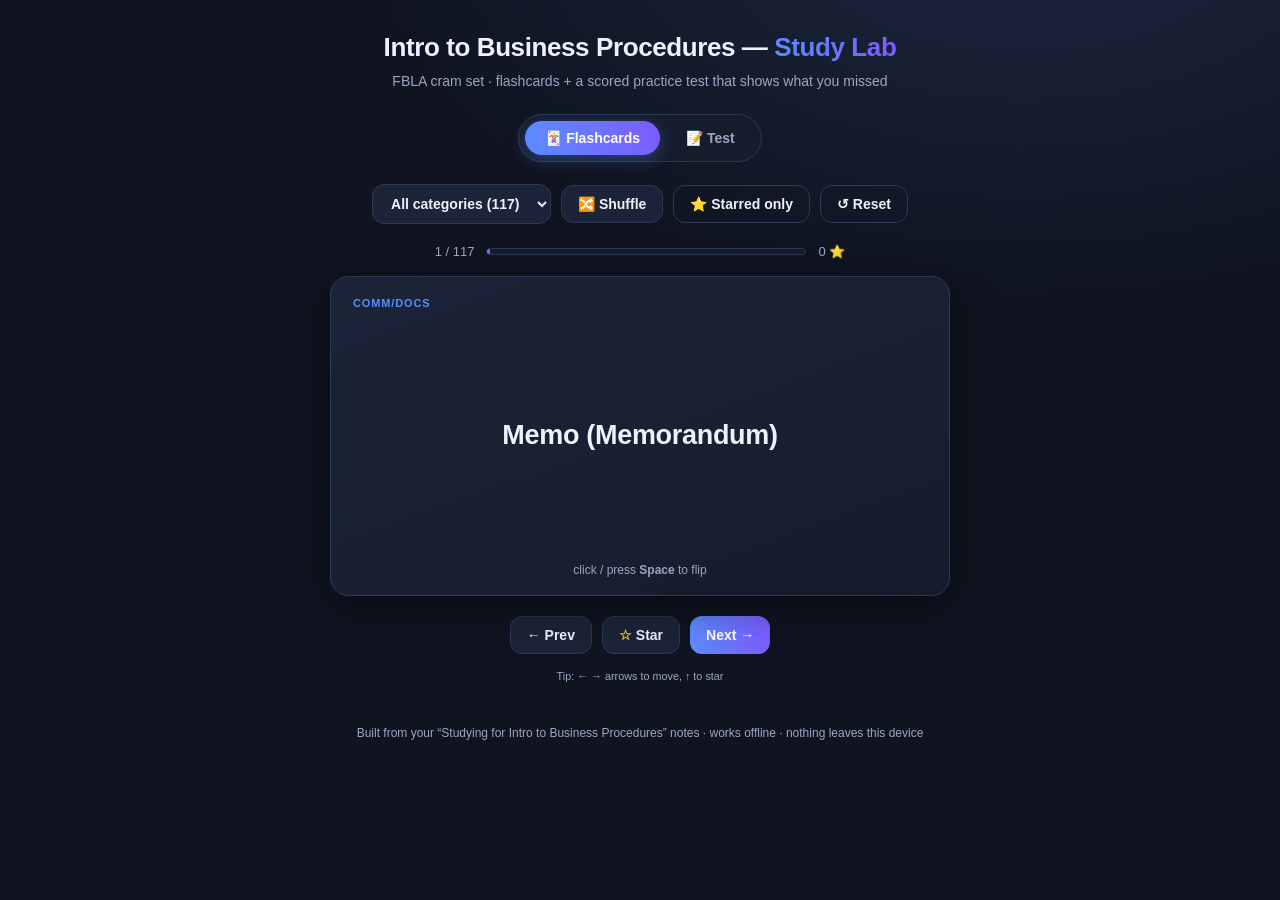
==== index.html @ a21534ab "Add noindex directives to keep page out of search engines Co-Authored-By: Claude Opus 4.8 <noreply@a" ====
<!DOCTYPE html>
<html lang="en">
<head>
<meta charset="UTF-8">
<meta name="viewport" content="width=device-width, initial-scale=1.0">
<meta name="robots" content="noindex, nofollow, noarchive, nosnippet, noimageindex">
<meta name="googlebot" content="noindex, nofollow">
<title>Intro to Business Procedures — Study</title>
<style>
  :root{
    --bg:#0f1420; --bg2:#151c2c; --card:#1b2438; --card2:#222d45;
    --ink:#eef2fb; --muted:#9aa7c4; --line:#2c3855;
    --accent:#5b8cff; --accent2:#7c5cff;
    --good:#34d399; --bad:#fb7185; --warn:#fbbf24;
    --shadow:0 10px 40px rgba(0,0,0,.45);
    --radius:18px;
  }
  *{box-sizing:border-box;margin:0;padding:0}
  html,body{height:100%}
  body{
    font-family:-apple-system,BlinkMacSystemFont,"Segoe UI",Roboto,Helvetica,Arial,sans-serif;
    background:radial-gradient(1200px 700px at 80% -10%,#1d2740 0,var(--bg) 55%),var(--bg);
    color:var(--ink); -webkit-font-smoothing:antialiased; line-height:1.5;
    min-height:100%; padding-bottom:60px;
  }
  .wrap{max-width:880px;margin:0 auto;padding:28px 20px}
  header.top{text-align:center;margin-bottom:8px}
  header.top h1{font-size:26px;font-weight:800;letter-spacing:-.4px}
  header.top h1 .em{background:linear-gradient(90deg,var(--accent),var(--accent2));-webkit-background-clip:text;background-clip:text;-webkit-text-fill-color:transparent}
  header.top p{color:var(--muted);font-size:14px;margin-top:4px}

  /* Tabs */
  .tabs{display:flex;gap:6px;justify-content:center;margin:22px 0;background:var(--bg2);
        border:1px solid var(--line);padding:6px;border-radius:999px;width:max-content;margin-left:auto;margin-right:auto}
  .tab{border:0;background:transparent;color:var(--muted);font-weight:600;font-size:14px;
       padding:9px 20px;border-radius:999px;cursor:pointer;transition:.2s}
  .tab.active{background:linear-gradient(90deg,var(--accent),var(--accent2));color:#fff;box-shadow:0 4px 16px rgba(91,140,255,.35)}
  .tab:hover:not(.active){color:var(--ink)}

  .view{display:none;animation:fade .3s ease}
  .view.active{display:block}
  @keyframes fade{from{opacity:0;transform:translateY(8px)}to{opacity:1;transform:none}}

  /* Controls row */
  .controls{display:flex;flex-wrap:wrap;gap:10px;align-items:center;justify-content:center;margin-bottom:18px}
  select,.btn{font-family:inherit;font-size:14px;font-weight:600;border-radius:12px;cursor:pointer;border:1px solid var(--line)}
  select{background:var(--card);color:var(--ink);padding:10px 14px}
  .btn{background:var(--card);color:var(--ink);padding:10px 16px;transition:.15s}
  .btn:hover{background:var(--card2);transform:translateY(-1px)}
  .btn.primary{background:linear-gradient(90deg,var(--accent),var(--accent2));border:0;color:#fff}
  .btn.primary:hover{filter:brightness(1.08)}
  .btn.ghost{background:transparent}
  .btn:disabled{opacity:.4;cursor:not-allowed;transform:none}

  /* Flashcards */
  .progress{display:flex;align-items:center;gap:12px;justify-content:center;color:var(--muted);font-size:13px;margin-bottom:14px}
  .bar{flex:1;max-width:320px;height:7px;background:var(--bg2);border-radius:999px;overflow:hidden;border:1px solid var(--line)}
  .bar > i{display:block;height:100%;background:linear-gradient(90deg,var(--accent),var(--accent2));width:0;transition:width .3s}

  .flashcard{perspective:1600px;margin:0 auto;max-width:620px}
  .fc-inner{position:relative;width:100%;min-height:320px;transition:transform .55s cubic-bezier(.4,.2,.2,1);transform-style:preserve-3d;cursor:pointer}
  .fc-inner.flipped{transform:rotateY(180deg)}
  .face{position:absolute;inset:0;backface-visibility:hidden;-webkit-backface-visibility:hidden;
        border-radius:var(--radius);padding:34px;display:flex;flex-direction:column;justify-content:center;
        border:1px solid var(--line);box-shadow:var(--shadow)}
  .face .cat{position:absolute;top:18px;left:22px;font-size:11px;font-weight:700;letter-spacing:.08em;text-transform:uppercase;color:var(--accent)}
  .face .hint{position:absolute;bottom:16px;left:0;right:0;text-align:center;font-size:12px;color:var(--muted)}
  .front{background:linear-gradient(160deg,var(--card),var(--bg2))}
  .front .term{font-size:27px;font-weight:800;text-align:center;letter-spacing:-.3px}
  .back{background:linear-gradient(160deg,#1a2742,#161d2e);transform:rotateY(180deg)}
  .back .term{font-size:17px;font-weight:800;color:var(--accent);margin-bottom:10px;text-align:center}
  .back .def{font-size:16px;color:var(--ink);text-align:center}

  .fc-actions{display:flex;gap:10px;justify-content:center;margin-top:20px}
  .pill{display:inline-flex;align-items:center;gap:6px}
  .star{color:var(--warn)}

  /* Test */
  .q-meta{display:flex;justify-content:space-between;align-items:center;color:var(--muted);font-size:13px;margin-bottom:8px}
  .qcard{background:var(--card);border:1px solid var(--line);border-radius:var(--radius);padding:24px;box-shadow:var(--shadow)}
  .qnum{font-size:12px;font-weight:700;letter-spacing:.08em;text-transform:uppercase;color:var(--accent)}
  .qtext{font-size:18px;font-weight:700;margin:8px 0 18px;line-height:1.45}
  .opts{display:flex;flex-direction:column;gap:10px}
  .opt{display:flex;gap:12px;align-items:flex-start;text-align:left;width:100%;background:var(--bg2);
       border:1.5px solid var(--line);border-radius:12px;padding:14px 16px;color:var(--ink);cursor:pointer;
       font-size:15px;font-weight:500;transition:.15s;font-family:inherit}
  .opt:hover{border-color:var(--accent);background:var(--card2)}
  .opt .key{flex:none;width:24px;height:24px;border-radius:7px;background:var(--card);border:1px solid var(--line);
            display:grid;place-items:center;font-size:13px;font-weight:800;color:var(--muted)}
  .opt.selected{border-color:var(--accent);background:rgba(91,140,255,.12)}
  .opt.selected .key{background:var(--accent);color:#fff;border-color:var(--accent)}
  .opt.correct{border-color:var(--good);background:rgba(52,211,153,.13)}
  .opt.correct .key{background:var(--good);color:#06281c;border-color:var(--good)}
  .opt.wrong{border-color:var(--bad);background:rgba(251,113,133,.13)}
  .opt.wrong .key{background:var(--bad);color:#3a0c14;border-color:var(--bad)}
  .opt.locked{cursor:default}
  .nav{display:flex;justify-content:space-between;gap:10px;margin-top:18px}

  .dots{display:flex;flex-wrap:wrap;gap:6px;justify-content:center;margin-top:18px}
  .dot{width:13px;height:13px;border-radius:50%;background:var(--line);border:0;cursor:pointer;transition:.15s}
  .dot.answered{background:var(--accent)}
  .dot.current{outline:2px solid var(--ink);outline-offset:2px}

  /* Results */
  .score-hero{text-align:center;padding:30px 20px;background:linear-gradient(160deg,var(--card),var(--bg2));
              border:1px solid var(--line);border-radius:var(--radius);box-shadow:var(--shadow);margin-bottom:20px}
  .ring{--p:0;width:150px;height:150px;border-radius:50%;margin:0 auto 14px;display:grid;place-items:center;
        background:conic-gradient(var(--accent) calc(var(--p)*1%),var(--bg2) 0)}
  .ring > div{width:120px;height:120px;border-radius:50%;background:var(--card);display:grid;place-items:center;flex-direction:column}
  .ring .pct{font-size:34px;font-weight:800}
  .ring .frac{font-size:13px;color:var(--muted)}
  .grade{font-size:20px;font-weight:800;margin-top:4px}
  .score-hero p.msg{color:var(--muted);margin-top:6px}
  .score-actions{display:flex;gap:10px;justify-content:center;margin-top:18px;flex-wrap:wrap}

  .review-h{font-size:15px;font-weight:800;margin:24px 0 12px;color:var(--muted);text-transform:uppercase;letter-spacing:.06em}
  .rev{background:var(--card);border:1px solid var(--line);border-left-width:4px;border-radius:12px;padding:16px 18px;margin-bottom:12px}
  .rev.miss{border-left-color:var(--bad)}
  .rev.hit{border-left-color:var(--good)}
  .rev .rq{font-weight:700;margin-bottom:10px}
  .rev .line{font-size:14px;margin:3px 0;display:flex;gap:8px}
  .rev .tag{font-weight:700}
  .rev .tag.you{color:var(--bad)}
  .rev .tag.ans{color:var(--good)}
  .rev .why{font-size:13px;color:var(--muted);margin-top:8px;padding-top:8px;border-top:1px dashed var(--line)}

  .empty{text-align:center;color:var(--muted);padding:40px}
  footer{text-align:center;color:var(--muted);font-size:12px;margin-top:40px}
  @media(max-width:560px){
    .face{padding:26px}.front .term{font-size:23px}.qtext{font-size:16px}
    header.top h1{font-size:21px}
  }
</style>
</head>
<body>
<div class="wrap">
  <header class="top">
    <h1>Intro to Business Procedures — <span class="em">Study Lab</span></h1>
    <p>FBLA cram set · flashcards + a scored practice test that shows what you missed</p>
  </header>

  <div class="tabs">
    <button class="tab active" data-view="cards">🃏 Flashcards</button>
    <button class="tab" data-view="test">📝 Test</button>
  </div>

  <!-- FLASHCARDS -->
  <section class="view active" id="view-cards">
    <div class="controls">
      <select id="catFilter"></select>
      <button class="btn" id="shuffleBtn">🔀 Shuffle</button>
      <button class="btn ghost" id="starredBtn">⭐ Starred only</button>
      <button class="btn ghost" id="resetCards">↺ Reset</button>
    </div>
    <div class="progress">
      <span id="cardCount">1 / 1</span>
      <div class="bar"><i id="cardBar"></i></div>
      <span id="starCount">0 ⭐</span>
    </div>

    <div class="flashcard">
      <div class="fc-inner" id="fcInner">
        <div class="face front">
          <span class="cat" id="fcCat"></span>
          <div class="term" id="fcTerm"></div>
          <span class="hint">click / press <b>Space</b> to flip</span>
        </div>
        <div class="face back">
          <span class="cat">Definition</span>
          <div class="term" id="fcTermBack"></div>
          <div class="def" id="fcDef"></div>
          <span class="hint">click to flip back</span>
        </div>
      </div>
    </div>

    <div class="fc-actions">
      <button class="btn" id="prevCard">← Prev</button>
      <button class="btn" id="starCard"><span class="star">☆</span> Star</button>
      <button class="btn primary" id="nextCard">Next →</button>
    </div>
    <div class="progress" style="margin-top:14px"><small style="color:var(--muted)">Tip: ← → arrows to move, ↑ to star</small></div>
  </section>

  <!-- TEST -->
  <section class="view" id="view-test">
    <!-- quiz running -->
    <div id="quizRun">
      <div class="controls">
        <select id="qCountSel">
          <option value="30">All 30 questions</option>
          <option value="20">20 questions</option>
          <option value="15">15 questions</option>
          <option value="10">10 questions</option>
        </select>
        <button class="btn primary" id="startBtn">Start test</button>
      </div>
      <div id="quizArea" style="display:none">
        <div class="q-meta">
          <span id="qProgress">Question 1 of 30</span>
          <span id="qAnswered">0 answered</span>
        </div>
        <div class="bar" style="max-width:none;margin-bottom:16px"><i id="qBar"></i></div>
        <div class="qcard">
          <div class="qnum" id="qNum">Q1</div>
          <div class="qtext" id="qText"></div>
          <div class="opts" id="qOpts"></div>
        </div>
        <div class="nav">
          <button class="btn" id="qPrev">← Back</button>
          <button class="btn primary" id="qNext">Next →</button>
        </div>
        <div class="dots" id="qDots"></div>
      </div>
    </div>

    <!-- results -->
    <div id="quizResults" style="display:none"></div>
  </section>

  <footer>Built from your “Studying for Intro to Business Procedures” notes · works offline · nothing leaves this device</footer>
</div>

<script>
/* ============ DATA ============ */
const CARDS = [
 // Communication & Documents
 ["Comm/Docs","Memo (Memorandum)","A brief, INTERNAL document used to share information, updates, or directives within an organization. Contrast with letters, which are EXTERNAL."],
 ["Comm/Docs","Block Format","Standard business letter format: all text left-aligned, single-spaced paragraphs, double space between paragraphs, no indentation."],
 ["Comm/Docs","Letterhead","Professionally designed heading at the top of stationery featuring company name, logo, address, and contact details."],
 ["Comm/Docs","Stationery","Branded writing materials and office supplies used for official communication and branding."],
 ["Comm/Docs","Agenda","A list of topics or items to be discussed at a meeting, distributed to attendees beforehand."],
 ["Comm/Docs","Minutes","The official written record of what was discussed and decided at a meeting (attendees, date, agenda, decisions, action items)."],
 ["Comm/Docs","Internal Signature","Identifies the sender within the company WITHOUT the company name. Used for documents sent within the organization."],
 ["Comm/Docs","Enclosure vs Copy Notation","Enclosure tells the reader extra documents are included; Copy notation tells them who else received the letter (like cc)."],
 ["Comm/Docs","Business Letter 5 C's","Clear, Concise, Courteous, Complete, Correct."],
 ["Comm/Docs","Colloquial Language","Informal words/phrases used in ordinary conversation. NOT appropriate for professional business writing."],
 ["Comm/Docs","Second-Page Heading Rule","On page 2+ of a letter/memo, the heading must include the addressee name, page number, and date."],
 ["Comm/Docs","Proofreading","Checking documents for accuracy in content, grammar, spelling, and punctuation — always the final step before distributing."],

 // Mail
 ["Mail","Express Mail","Fastest USPS service: overnight / 1-day delivery. Most expensive."],
 ["Mail","Priority Mail","USPS service delivering in 1–3 business days. Middle ground between Express and First-Class."],
 ["Mail","First-Class Mail","Standard mail for letters, bills, and correspondence. 1–5 business days, up to 13 oz."],
 ["Mail","Parcel Post","USPS service for large, heavy, non-letter packages. 2–8 days. Cheapest for heavy items."],
 ["Mail","Certified Mail","Provides proof of mailing and delivery confirmation (signature). Same speed as First-Class. Used for legal documents."],
 ["Mail","Registered Mail","Maximum-security USPS service: tracked at every step and insured. For valuables."],
 ["Mail","Mail Speed Ranking","Express (1 day) > Priority (1–3) > First-Class (1–5) > Parcel Post (2–8)."],

 // Ownership
 ["Ownership","Sole Proprietorship","Owned by one person. Easiest to start. Owner has UNLIMITED personal liability — personal and business assets are legally the same. Pass-through taxation."],
 ["Ownership","Partnership","Owned by 2+ people. General partners have unlimited liability; limited partners are liable only up to their investment. Pass-through taxation."],
 ["Ownership","LLC (Limited Liability Company)","Offers limited liability protection WITH pass-through taxation. Easier than a corporation, more protection than a partnership."],
 ["Ownership","C Corporation","A separate legal entity from owners (shareholders). Strongest liability protection, can raise capital via stock, perpetual existence — but faces DOUBLE taxation."],
 ["Ownership","S Corporation","A corporation structured to AVOID double taxation; profits/losses pass to personal income. Must file with the IRS and meet limits (≤100 shareholders, no non-resident aliens)."],
 ["Ownership","Cooperative","Owned and operated for the benefit of its members (user-owners), who share profits. # of shares does NOT equal voting power."],
 ["Ownership","Franchise","A contractual agreement to use the name and sell the products/services of a company in a designated geographic area."],
 ["Ownership","Nonprofit / 501(c)(3)","Does public or religious work; cannot distribute profits to members or political campaigns. Must get tax-exempt status from the IRS."],
 ["Ownership","Limited Liability","Owners are only liable up to the amount they invested. Protects personal assets."],
 ["Ownership","DBA (Doing Business As)","A trade/fictitious name. Gives NO legal protection but may be legally required to operate under a name different from your legal name."],

 // Finance & Accounting
 ["Finance","Balance Sheet","A financial snapshot at a point in time: Assets = Liabilities + Owner's Equity."],
 ["Finance","Net Income","Revenue minus ALL expenses — the 'bottom line.'"],
 ["Finance","Gross Profit","Revenue minus Cost of Goods Sold."],
 ["Finance","Accounts Payable","Money a company OWES to suppliers/vendors for goods received but not yet paid for. A liability."],
 ["Finance","Accounts Receivable","Money OWED TO a company by its customers for credit sales. A current asset."],
 ["Finance","Liabilities","Creditors' claims to the assets of a business — what the company owes."],
 ["Finance","Owner's Equity","An owner's claim to the assets of a business. Assets minus Liabilities."],
 ["Finance","Working Capital","Current Assets minus Current Liabilities. Measures short-term liquidity/health."],
 ["Finance","Current Assets","Assets expected to be used or converted to cash within one year (cash, inventory, accounts receivable)."],
 ["Finance","Fixed Assets","Long-term assets providing benefits for more than one year (building, land, machinery)."],
 ["Finance","Petty Cash","A small fund kept on hand for minor incidental office expenses. Always documented with receipts."],
 ["Finance","Imprest System","A FIXED petty cash fund that is replenished back to its original set amount after expenditures (start $200, spend $150, replenish $150)."],
 ["Finance","Voucher","A document that authorizes payment to a vendor AFTER confirming goods/services were received."],
 ["Finance","Three-Way Match","Matching three documents before authorizing vendor payment: (1) Purchase Order, (2) Receiving Report, (3) Vendor Invoice."],
 ["Finance","Purchase Requisition","An INTERNAL document requesting permission to buy something — goes to purchasing for approval BEFORE a Purchase Order is issued."],
 ["Finance","Bank Reconciliation","Comparing a company's book records with the bank's statement; adjusts for outstanding checks, deposits in transit, fees, and errors."],
 ["Finance","Compound Interest","Interest calculated on your principal PLUS previously earned interest — interest is added to the balance, then the next period earns on the new total."],
 ["Finance","GAAP","Generally Accepted Accounting Principles — the standard rules for financial reporting in the U.S."],
 ["Finance","Journal (Accounting)","The first book of entry where daily transactions are recorded chronologically before posting to the ledger. Provides an audit trail."],
 ["Finance","W-2 Form","The tax form an employer sends each employee and the IRS at year-end, reporting annual wages and taxes withheld."],

 // Management & Leadership
 ["Management","4 Functions of Management (POLC)","Planning, Organizing, Leading/Directing, Controlling."],
 ["Management","3 Levels of Management","Executive/Top (CEO — vision/strategy), Middle (department heads — implement strategy), Line/Supervisory (team leads — day-to-day)."],
 ["Management","Line Authority","Direct chain of command — a manager's direct authority over subordinates."],
 ["Management","Staff Authority","Advisory authority only — provides expertise/recommendations, no direct command."],
 ["Management","Functional Authority","A specialist's authority across departments for a specific function."],
 ["Management","Laissez-Faire Leadership","'Hands-off' style — the leader gives team members freedom with minimal direction. Best with skilled, self-motivated teams."],
 ["Management","Autocratic Leadership","The leader makes decisions alone without consulting subordinates."],
 ["Management","Democratic Leadership","The leader collaborates and seeks team input before deciding."],
 ["Management","Transformational Leadership","Focuses on inspiring and motivating employees to innovate and exceed expectations."],
 ["Management","Servant Leadership","Focuses on the growth, needs, and well-being of team members, often over the leader's own."],
 ["Management","SWOT Analysis","Strengths, Weaknesses, Opportunities, Threats — a strategic planning tool for evaluating an organization's position."],
 ["Management","Eisenhower Matrix","Prioritizes tasks in 4 quadrants: Do First (urgent+important), Schedule (important, not urgent), Delegate (urgent, not important), Eliminate (neither)."],
 ["Management","SMART Goals","Specific, Measurable, Achievable, Relevant, Time-bound."],
 ["Management","Organizational Chart","A visual hierarchy showing reporting relationships. Solid lines = direct authority; dashed lines = functional/secondary relationships."],
 ["Management","Vision vs Mission","Vision = future aspiration ('what we want to become'). Mission = present purpose ('what we do and how')."],
 ["Management","Operations Management","Overseeing day-to-day processes (shipping, manufacturing, quality) to keep them running smoothly."],
 ["Management","Quorum","The minimum number of people that must be present to conduct business at a meeting."],
 ["Management","Pareto Principle (80/20)","Roughly 80% of results come from 20% of the tasks — tackle that vital 20% first."],

 // Economics
 ["Economics","Capitalism","An economic system where private individuals own and operate the majority of businesses."],
 ["Economics","Socialism","An economic system where the government owns the means of production."],
 ["Economics","Communism","An economic system where the factors of production are owned and directed by the state."],
 ["Economics","Microeconomics","The study of individual and business-level economic decisions."],
 ["Economics","Macroeconomics","The study of how the whole/aggregate economy behaves: inflation, GDP, price levels, unemployment."],
 ["Economics","GDP","Gross Domestic Product — the total market value of all goods and services produced within a country in a given period."],
 ["Economics","Scarcity","The fundamental economic problem: unlimited wants vs. limited resources."],
 ["Economics","Factors of Production","Land, Labor, and Capital."],
 ["Economics","Cartel vs Trust","A cartel is companies COLLUDING while keeping autonomy (easy to leave). A trust is companies MERGING under trustees (hard to leave)."],
 ["Economics","Antitrust Laws","Laws that promote competition and prevent monopolies. Enforced by the FTC."],
 ["Economics","FTC","Federal Trade Commission — enforces antitrust laws, handles consumer complaints, promotes competition."],
 ["Economics","Business Cycle Stages","Expansion → Peak/Boom → Contraction/Recession → Trough/Depression, then repeats."],

 // Technology & Info Processing
 ["Technology","Modem vs Router","A modem connects the home/office TO the internet (via an ISP). A router connects devices WITHIN the local network (LAN)."],
 ["Technology","Operating System (OS)","Software that controls computer operations, maintains files, runs applications, and manages hardware devices."],
 ["Technology","Hardware vs Software","Hardware = physical components (monitor, printer, motherboard). Software = the programs and operating information."],
 ["Technology","Server","A computer that stores data and application software for all workstations in a building or network."],
 ["Technology","Intranet","An organization's internal communications network for employees only — not public."],
 ["Technology","OCR","Optical Character Recognition — turns scanned PDFs and images into editable text."],
 ["Technology","Primary Key","A unique identifier for each record in a database table (e.g., Customer ID). Cannot be null; no duplicates."],
 ["Technology","Foreign Key","A field that links tables together. CAN be null and there can be multiple."],
 ["Technology","Relational Database","A database that understands relationships between lists/tables, connected by keys."],
 ["Technology","PDF","Portable Document Format — preserves layout and embedded fonts across ALL devices. Best for a final, fixed-layout document."],
 ["Technology","Information Processing Cycle","Input → Processing → Output → Storage."],
 ["Technology","Batch vs Real-Time Processing","Batch = grouped data processed at intervals (monthly payroll). Real-time = processed instantly as it occurs (e-commerce inventory)."],
 ["Technology","Data Mining","Extracting and finding significant patterns in large datasets using software."],
 ["Technology","SELECT Query","Retrieves data without changing it — the most common query. Components: SELECT, FROM, WHERE, ORDER BY."],

 // Filing & Records
 ["Records","Tickler File","A date-based reminder system using 31 daily folders + 12 monthly folders to 'tickle' your memory about upcoming deadlines."],
 ["Records","Retention Schedule","A schedule showing how long types of records must be kept before destruction. Default to the longest applicable period; stop destroying during a legal hold."],
 ["Records","Records Lifecycle","Creation → Maintenance/Use → Disposition (destruction or archive)."],
 ["Records","ARMA Filing Rules","Index unit-by-unit; case doesn't matter; 'nothing comes before something'; remove punctuation; numbers file before letters; file last name first."],
 ["Records","Chronological Filing","Files stored by date. Using YYYY-MM-DD naming makes them sort automatically."],
 ["Records","5 Steps of Filing","Inspecting → Indexing → Coding → Sorting → Storing."],
 ["Records","Microfiche","A microfilm storage medium with tiny photographic images of documents on small sheets of film — old-school archival tech."],
 ["Records","3-2-1 Rule","For record storage: 3 copies, 2 different formats, 1 offsite."],

 // Ethics, Safety, Law, Career
 ["Ethics/Law","Sarbanes-Oxley Act (SOX)","A 2002 federal law requiring CEOs/CFOs to approve financial statements (criminally liable), mandating annual audits, and protecting whistleblowers. Goal: protect investors."],
 ["Ethics/Law","ADA","Americans with Disabilities Act — employers (15+ employees) must provide accommodations and equal opportunity; public places/services must be accessible."],
 ["Ethics/Law","FLSA","Fair Labor Standards Act — mandates 1.5× overtime pay, recordkeeping, federal minimum wage, and child-labor restrictions. Enforced by the Dept. of Labor."],
 ["Ethics/Law","EEOC","Equal Employment Opportunity Commission — prohibits employment discrimination based on age, gender, race, national origin, etc."],
 ["Ethics/Law","HIPAA","Protects specific health information from being disclosed without patient consent."],
 ["Ethics/Law","Ergonomics","The study of designing workstations/equipment to minimize strain and injury. Monitor at eye level, feet flat, wrists neutral, lower back supported."],
 ["Ethics/Law","Confidentiality","Protecting sensitive information from unauthorized access — lock screens, secure documents, follow privacy policies."],
 ["Ethics/Law","Least Privilege","Granting access to information only up to what is necessary for someone's role."],
 ["Ethics/Law","EULA","End-User License Agreement — a legally ENFORCEABLE contract between software publisher and user, not just a suggestion."],
 ["Ethics/Law","Copyright","The exclusive legal right given to creators over their own original works."],
 ["Ethics/Law","Social Security Act","Provides benefits for the elderly, blind, disabled, and unemployed. Funded by worker/employer taxes."],
 ["Ethics/Law","Unemployment Insurance (UI)","Benefits for workers laid off involuntarily for reasons out of their control. Funded by employer taxes. Different from severance (paid by the company)."],
 ["Career","Elevator Pitch","A 30–60 second concise, persuasive overview designed to generate interest in a person, idea, or product."],
 ["Career","Follow-Up Letter","Sent after a job interview to thank the interviewer — a standard professional practice."],
 ["Career","SPOC","Single Point of Contact — a designated person responsible for all communications on a specific client, project, or task."],
 ["Career","Micro-credentials","Short, stackable programs teaching specific skills (e.g., Coursera), usually awarding a digital badge/certificate."],
];

const QUESTIONS = [
 {q:"What is the key difference between a memo and a letter?",
  opts:["A memo is internal; a letter is external","A memo is external; a letter is internal","A memo is handwritten; a letter is typed","There is no difference"],
  a:0, why:"Memos = INTERNAL communication within an organization. Letters = EXTERNAL communication."},
 {q:"In block format, how are all the lines aligned?",
  opts:["Centered","Right-aligned","Left-aligned (flush left)","Indented first line"],
  a:2, why:"Block format = all text left-aligned, single-spaced paragraphs, double space between them, no indentation."},
 {q:"Which mail service is the FASTEST?",
  opts:["First-Class Mail","Priority Mail","Express Mail","Parcel Post"],
  a:2, why:"Speed ranking: Express (1 day) > Priority (1–3) > First-Class (1–5) > Parcel Post (2–8)."},
 {q:"You need to send a large, heavy, non-letter package as cheaply as possible. Which USPS service fits best?",
  opts:["Express Mail","Parcel Post","Certified Mail","Registered Mail"],
  a:1, why:"Parcel Post is for large, heavy, non-letter packages — the cheapest option for heavy items (2–8 days)."},
 {q:"A small business wants LIMITED LIABILITY with PASS-THROUGH taxation. Which structure fits best?",
  opts:["Sole Proprietorship","General Partnership","LLC","C Corporation"],
  a:2, why:"An LLC gives limited liability protection while passing profits/losses through to owners' personal taxes."},
 {q:"Which statement is TRUE of a sole proprietorship?",
  opts:["It is a separate legal entity from its owner","The owner has unlimited personal liability","It can easily sell stock to raise capital","It faces double taxation"],
  a:1, why:"In a sole proprietorship the owner and business are legally one and the same — unlimited personal liability."},
 {q:"What is the main drawback of a C Corporation?",
  opts:["Unlimited personal liability","It cannot raise capital","Double taxation","Owner and business assets are the same"],
  a:2, why:"A C Corp pays corporate income tax, then shareholders pay tax on dividends — double taxation. An S Corp avoids this."},
 {q:"The balance sheet equation is:",
  opts:["Assets = Liabilities + Owner's Equity","Assets = Revenue − Expenses","Revenue = Assets + Liabilities","Net Income = Assets − Equity"],
  a:0, why:"Assets = Liabilities + Owner's Equity — the balance sheet always balances."},
 {q:"Net Income is calculated as:",
  opts:["Revenue − Cost of Goods Sold","Revenue − All Expenses","Assets − Liabilities","Current Assets − Current Liabilities"],
  a:1, why:"Net Income = Revenue − ALL Expenses (the bottom line). Revenue − COGS is Gross Profit."},
 {q:"Which three documents make up a 'three-way match' before paying a vendor?",
  opts:["Invoice, receipt, check","Purchase Order, Receiving Report, Vendor Invoice","Budget, ledger, journal","Requisition, voucher, W-2"],
  a:1, why:"Three-way match = Purchase Order + Receiving Report + Vendor Invoice, all confirmed before authorizing payment."},
 {q:"A petty cash reconciliation shows receipts are short by $7. What is the correct action?",
  opts:["Ignore it since it's small","Record the $7 as a shortage (cash short/over) and replenish the fund","Take $7 from your own wallet quietly","Close the petty cash fund permanently"],
  a:1, why:"Mark the overage/shortage at period end, then replenish the imprest fund back to its original amount — keep the paper trail."},
 {q:"In an imprest petty cash system, after you spend money the fund is:",
  opts:["Left at the lower balance","Replenished back to its original fixed amount","Doubled for next month","Converted to a checking account"],
  a:1, why:"An imprest system keeps a FIXED amount — you replenish exactly what was spent to return to the original total."},
 {q:"What does a router do (vs. a modem)?",
  opts:["Connects your home to the internet via an ISP","Connects devices within a local network (LAN)","Stores backup files","Scans documents into text"],
  a:1, why:"A router connects devices to each other within a LAN; a MODEM connects the home/office to the internet via an ISP."},
 {q:"In a database table, a primary key must:",
  opts:["Be unique and cannot be null","Always be null","Link to many other tables","Contain only text"],
  a:0, why:"A primary key uniquely identifies each record — it cannot be null and has no duplicates. Foreign keys link tables and can be null."},
 {q:"Which file format best preserves layout and fonts across all devices?",
  opts:[".TXT",".DOCX",".PDF",".CSV"],
  a:2, why:"PDF preserves layout and embeds fonts so it looks identical everywhere — best for a final, fixed document."},
 {q:"Your printer shows repeated paper jams. What is the FIRST troubleshooting step?",
  opts:["Replace every internal module preemptively","Clear the paper path (and remove any torn scraps)","Buy a new printer","Call the manufacturer for a refund"],
  a:1, why:"Start with the least invasive fix: clear the paper path first; torn scraps under rollers can trigger false jam sensors."},
 {q:"Which statement about EULAs (End-User License Agreements) is most accurate?",
  opts:["They are suggestions, not enforceable","They are legally enforceable contracts","They only apply to free software","They expire after one use"],
  a:1, why:"A EULA is a legally enforceable contract between the software publisher and the user — not just a suggestion."},
 {q:"Which best describes a tickler file?",
  opts:["A list of employee complaints","A date-based reminder system (31 daily + 12 monthly folders)","A backup of the company server","A type of business letter"],
  a:1, why:"A tickler file uses 31 daily + 12 monthly folders to 'tickle' your memory about upcoming deadlines."},
 {q:"When purging records, what should you do FIRST?",
  opts:["Shred everything immediately","Check the retention schedule and confirm no legal hold applies","Email customers for permission","Archive everything to the cloud"],
  a:1, why:"Always verify the retention schedule and that no litigation/legal hold applies before destroying any records."},
 {q:"When a custom policy says keep records 3 years but the default schedule says 7 years, you keep them for:",
  opts:["3 years","7 years (the longest applicable period)","5 years (the average)","Forever"],
  a:1, why:"Default to the LONGEST applicable retention period — so 7 years here."},
 {q:"Confidentiality in an office primarily means:",
  opts:["Sharing information freely with coworkers","Protecting sensitive information from unauthorized access","Keeping the office quiet","Backing up files daily"],
  a:1, why:"Confidentiality = protecting sensitive information from unauthorized access (lock screens, secure docs, follow privacy policy)."},
 {q:"The 4 functions of management (POLC) are:",
  opts:["Plan, Order, Lead, Calculate","Planning, Organizing, Leading, Controlling","Produce, Operate, Launch, Close","People, Operations, Logistics, Capital"],
  a:1, why:"POLC = Planning, Organizing, Leading/Directing, Controlling."},
 {q:"A 'hands-off' leader who gives skilled employees autonomy with minimal supervision uses which style?",
  opts:["Autocratic","Democratic","Laissez-faire","Transactional"],
  a:2, why:"Laissez-faire (delegative) leadership is hands-off — best with highly skilled, self-motivated teams."},
 {q:"On an organizational chart, a DASHED line usually represents:",
  opts:["The CEO","A direct chain of command","A functional/secondary reporting relationship","An empty position"],
  a:2, why:"Solid lines = direct-line authority; dashed lines = functional or secondary relationships (e.g., matrix structures)."},
 {q:"Sarbanes-Oxley (SOX) primarily aims to:",
  opts:["Protect investors through corporate financial accountability","Set the federal minimum wage","Protect employees with disabilities","Regulate the mail system"],
  a:0, why:"SOX requires CEOs/CFOs to approve financials, mandates audits, and protects whistleblowers — all to protect investors."},
 {q:"The ADA requires employers to provide accommodations when they have at least how many employees?",
  opts:["5","10","15","50"],
  a:2, why:"The ADA generally applies to employers with 15 or more employees."},
 {q:"What does ergonomics fix in a workstation showing wrist pain, a low monitor, and dangling feet?",
  opts:["Raise the monitor to eye level, support wrists neutral, get feet flat on the floor","Buy a faster computer","Lower the lighting","Add a second monitor"],
  a:0, why:"Ergonomics: monitor top at/just below eye level, wrists in line with forearms, feet flat — everything supported and straight."},
 {q:"What is the FIRST step when handling a difficult/upset customer?",
  opts:["Offer a refund immediately","Paraphrase their concern to confirm understanding (active listening)","Transfer them to a manager","End the call politely"],
  a:1, why:"Active listening first — paraphrase the customer's concern to confirm you understand before solving."},
 {q:"Which document authorizes payment to a vendor AFTER confirming goods/services were received?",
  opts:["Purchase requisition","Voucher","Agenda","Journal entry"],
  a:1, why:"A voucher authorizes payment to a vendor once goods/services are confirmed received."},
 {q:"Cartels and trusts both create monopoly power. How do they differ?",
  opts:["A cartel merges companies; a trust keeps them separate","In a cartel companies keep autonomy and can leave easily; a trust merges them under trustees and is hard to leave","They are the same thing","A trust is legal; a cartel is always illegal"],
  a:1, why:"Cartel = colluding but autonomous companies (easy to leave). Trust = companies merged under trustees (hard to leave)."},
];

/* ============ FLASHCARDS LOGIC ============ */
const $ = s=>document.querySelector(s);
const $$ = s=>document.querySelectorAll(s);
let deck=[], idx=0, flipped=false, starred=new Set(), starredOnly=false;

function buildCatFilter(){
  const cats=[...new Set(CARDS.map(c=>c[0]))];
  const sel=$('#catFilter');
  sel.innerHTML='<option value="__all">All categories ('+CARDS.length+')</option>'+
    cats.map(c=>{const n=CARDS.filter(x=>x[0]===c).length;return `<option value="${c}">${c} (${n})</option>`}).join('');
}
function currentSource(){
  let src=CARDS.map((c,i)=>({cat:c[0],term:c[1],def:c[2],id:i}));
  const cat=$('#catFilter').value;
  if(cat&&cat!=='__all') src=src.filter(c=>c.cat===cat);
  if(starredOnly) src=src.filter(c=>starred.has(c.id));
  return src;
}
function loadDeck(shuffle){
  deck=currentSource();
  if(shuffle){for(let i=deck.length-1;i>0;i--){const j=Math.floor(Math.random()*(i+1));[deck[i],deck[j]]=[deck[j],deck[i]];}}
  idx=0; render();
}
function render(){
  const inner=$('#fcInner');
  flipped=false; inner.classList.remove('flipped');
  if(deck.length===0){
    $('#fcCat').textContent=''; $('#fcTerm').textContent='No cards here';
    $('#fcTermBack').textContent=''; $('#fcDef').textContent='Try removing the “Starred only” filter or pick another category.';
    $('#cardCount').textContent='0 / 0'; $('#cardBar').style.width='0%';
    updateStarUI(); return;
  }
  if(idx>=deck.length) idx=deck.length-1;
  const c=deck[idx];
  $('#fcCat').textContent=c.cat;
  $('#fcTerm').textContent=c.term;
  $('#fcTermBack').textContent=c.term;
  $('#fcDef').textContent=c.def;
  $('#cardCount').textContent=(idx+1)+' / '+deck.length;
  $('#cardBar').style.width=((idx+1)/deck.length*100)+'%';
  updateStarUI();
}
function updateStarUI(){
  $('#starCount').textContent=starred.size+' ⭐';
  const c=deck[idx];
  const btn=$('#starCard');
  if(c&&starred.has(c.id)){btn.innerHTML='<span class="star">★</span> Starred';}
  else{btn.innerHTML='<span class="star">☆</span> Star';}
}
$('#fcInner').addEventListener('click',()=>{flipped=!flipped;$('#fcInner').classList.toggle('flipped',flipped);});
$('#nextCard').onclick=()=>{if(idx<deck.length-1){idx++;render();}};
$('#prevCard').onclick=()=>{if(idx>0){idx--;render();}};
$('#starCard').onclick=(e)=>{e.stopPropagation();const c=deck[idx];if(!c)return;
  if(starred.has(c.id))starred.delete(c.id);else starred.add(c.id);updateStarUI();};
$('#shuffleBtn').onclick=()=>loadDeck(true);
$('#catFilter').onchange=()=>loadDeck(false);
$('#starredBtn').onclick=function(){starredOnly=!starredOnly;
  this.classList.toggle('active'); this.style.background=starredOnly?'linear-gradient(90deg,var(--accent),var(--accent2))':'';
  this.style.color=starredOnly?'#fff':''; loadDeck(false);};
$('#resetCards').onclick=()=>{starred.clear();starredOnly=false;
  const b=$('#starredBtn');b.style.background='';b.style.color='';$('#catFilter').value='__all';loadDeck(false);};

document.addEventListener('keydown',e=>{
  if(!$('#view-cards').classList.contains('active'))return;
  if(e.key==='ArrowRight')$('#nextCard').click();
  else if(e.key==='ArrowLeft')$('#prevCard').click();
  else if(e.key===' '){e.preventDefault();$('#fcInner').click();}
  else if(e.key==='ArrowUp'){e.preventDefault();$('#starCard').click();}
});

/* ============ TABS ============ */
$$('.tab').forEach(t=>t.onclick=()=>{
  $$('.tab').forEach(x=>x.classList.remove('active'));
  $$('.view').forEach(x=>x.classList.remove('active'));
  t.classList.add('active');
  $('#view-'+t.dataset.view).classList.add('active');
});

/* ============ TEST LOGIC ============ */
let quiz=[], qi=0, answers=[];
function shuffleArr(a){a=a.slice();for(let i=a.length-1;i>0;i--){const j=Math.floor(Math.random()*(i+1));[a[i],a[j]]=[a[j],a[i]];}return a;}

$('#startBtn').onclick=()=>{
  const n=parseInt($('#qCountSel').value,10);
  let pool=shuffleArr(QUESTIONS).slice(0,n);
  // shuffle options within each question, track correct index
  quiz=pool.map(item=>{
    const correctText=item.opts[item.a];
    const opts=shuffleArr(item.opts);
    return {q:item.q, opts, a:opts.indexOf(correctText), why:item.why};
  });
  answers=new Array(quiz.length).fill(null);
  qi=0;
  $('#quizArea').style.display='block';
  $('#quizResults').style.display='none';
  $('.controls',$('#quizRun')); // noop
  $('#startBtn').textContent='Restart test';
  buildDots(); renderQ();
};

function buildDots(){
  const d=$('#qDots'); d.innerHTML='';
  quiz.forEach((_,i)=>{const b=document.createElement('button');b.className='dot';b.onclick=()=>{qi=i;renderQ();};d.appendChild(b);});
}
function updateDots(){
  $$('#qDots .dot').forEach((b,i)=>{
    b.classList.toggle('answered',answers[i]!==null);
    b.classList.toggle('current',i===qi);
  });
}
function renderQ(){
  const item=quiz[qi];
  $('#qProgress').textContent='Question '+(qi+1)+' of '+quiz.length;
  $('#qAnswered').textContent=answers.filter(a=>a!==null).length+' answered';
  $('#qBar').style.width=((qi+1)/quiz.length*100)+'%';
  $('#qNum').textContent='Q'+(qi+1);
  $('#qText').textContent=item.q;
  const wrap=$('#qOpts'); wrap.innerHTML='';
  const keys=['A','B','C','D','E'];
  item.opts.forEach((o,i)=>{
    const b=document.createElement('button');
    b.className='opt'+(answers[qi]===i?' selected':'');
    b.innerHTML='<span class="key">'+keys[i]+'</span><span>'+o+'</span>';
    b.onclick=()=>{answers[qi]=i;renderQ();};
    wrap.appendChild(b);
  });
  $('#qPrev').disabled=(qi===0);
  $('#qNext').textContent=(qi===quiz.length-1)?'Finish ✓':'Next →';
  $('#qNext').classList.toggle('primary',true);
  updateDots();
}
$('#qPrev').onclick=()=>{if(qi>0){qi--;renderQ();}};
$('#qNext').onclick=()=>{
  if(qi<quiz.length-1){qi++;renderQ();return;}
  // finishing
  const unanswered=answers.filter(a=>a===null).length;
  if(unanswered>0 && !confirm(unanswered+' question(s) are unanswered and will be marked wrong. Submit anyway?'))return;
  showResults();
};

function gradeText(p){
  if(p>=90)return['A','Outstanding — you know this material cold. 🎯'];
  if(p>=80)return['B','Strong work. Drill the misses and you’re solid. 💪'];
  if(p>=70)return['C','Passing — review the missed cards and retake. 📚'];
  if(p>=60)return['D','Getting there. Star the misses and run flashcards. 🔁'];
  return['F','Early days — work the flashcards, then come back. 🌱'];
}
function showResults(){
  let correct=0;
  quiz.forEach((item,i)=>{if(answers[i]===item.a)correct++;});
  const total=quiz.length;
  const pct=Math.round(correct/total*100);
  const [g,msg]=gradeText(pct);
  const misses=quiz.map((item,i)=>({item,i})).filter(x=>answers[x.i]!==x.item.a);

  const keys=['A','B','C','D','E'];
  let html='';
  html+='<div class="score-hero">';
  html+='<div class="ring" style="--p:'+pct+'"><div><span class="pct">'+pct+'%</span><span class="frac">'+correct+' / '+total+' correct</span></div></div>';
  html+='<div class="grade">Grade: '+g+'</div>';
  html+='<p class="msg">'+msg+'</p>';
  html+='<div class="score-actions">';
  html+='<button class="btn primary" id="retakeBtn">↻ Retake test</button>';
  if(misses.length)html+='<button class="btn" id="studyMissBtn">⭐ Star &amp; study the '+misses.length+' missed</button>';
  html+='</div></div>';

  // Missed section
  html+='<div class="review-h">'+(misses.length?('❌ Missed ('+misses.length+')'):'✅ Perfect score — nothing missed!')+'</div>';
  misses.forEach(({item,i})=>{
    const you=answers[i]===null?'<i>(left blank)</i>':keys[answers[i]]+'. '+item.opts[answers[i]];
    html+='<div class="rev miss">';
    html+='<div class="rq">Q'+(i+1)+'. '+item.q+'</div>';
    html+='<div class="line"><span class="tag you">Your answer:</span><span>'+you+'</span></div>';
    html+='<div class="line"><span class="tag ans">Correct:</span><span>'+keys[item.a]+'. '+item.opts[item.a]+'</span></div>';
    html+='<div class="why">💡 '+item.why+'</div>';
    html+='</div>';
  });

  // Correct section (collapsed feel — just listed)
  const hits=quiz.map((item,i)=>({item,i})).filter(x=>answers[x.i]===x.item.a);
  if(hits.length){
    html+='<div class="review-h">✅ Correct ('+hits.length+')</div>';
    hits.forEach(({item,i})=>{
      html+='<div class="rev hit">';
      html+='<div class="rq">Q'+(i+1)+'. '+item.q+'</div>';
      html+='<div class="line"><span class="tag ans">Answer:</span><span>'+keys[item.a]+'. '+item.opts[item.a]+'</span></div>';
      html+='</div>';
    });
  }

  const box=$('#quizResults');
  box.innerHTML=html;
  $('#quizArea').style.display='none';
  box.style.display='block';
  window.scrollTo({top:0,behavior:'smooth'});

  $('#retakeBtn').onclick=()=>$('#startBtn').click();
  const sm=$('#studyMissBtn');
  if(sm)sm.onclick=()=>{
    // map missed questions back to related flashcards is hard; instead star nothing automatic.
    // Switch to flashcards and inform user.
    quiz.forEach((item,i)=>{}); // placeholder
    document.querySelector('.tab[data-view="cards"]').click();
    alert('Switched to Flashcards. Use the category filter to drill the topics you missed, then ⭐ star tough cards.');
  };
}

/* init */
buildCatFilter();
loadDeck(false);
</script>
</body>
</html>
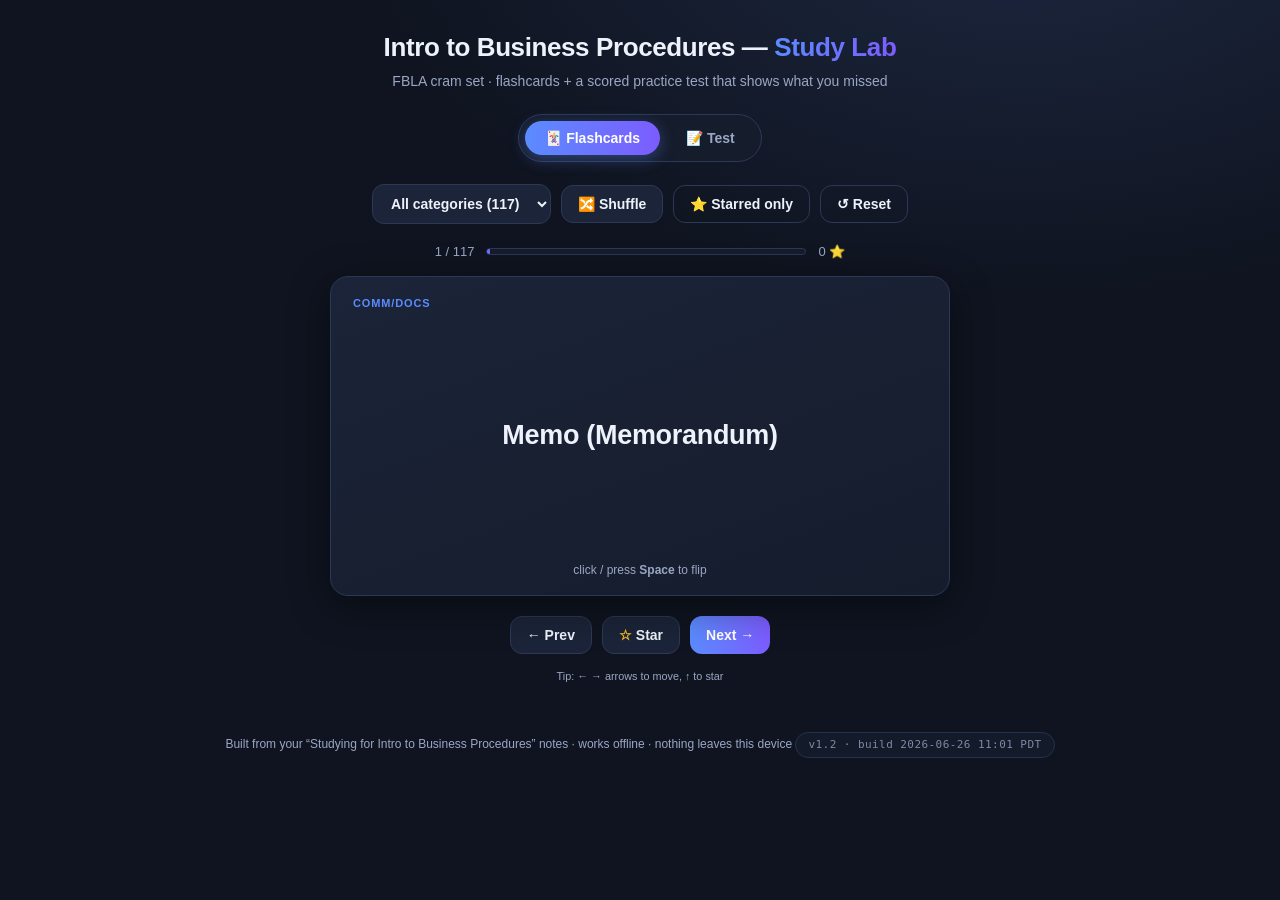
==== commit c8f32d4a: "Add v1.2 build stamp (date/time) to footer Co-Authored-By: Claude Opus 4.8 <noreply@anthropic.com>" ====
--- a/index.html
+++ b/index.html
@@ -126,6 +126,9 @@
 
   .empty{text-align:center;color:var(--muted);padding:40px}
   footer{text-align:center;color:var(--muted);font-size:12px;margin-top:40px}
+  footer .version{margin-top:8px;font-family:ui-monospace,SFMono-Regular,Menlo,Consolas,monospace;
+    font-size:11px;letter-spacing:.04em;color:var(--muted);opacity:.8;
+    display:inline-block;padding:4px 12px;border:1px solid var(--line);border-radius:999px;background:var(--bg2)}
   @media(max-width:560px){
     .face{padding:26px}.front .term{font-size:23px}.qtext{font-size:16px}
     header.top h1{font-size:21px}
@@ -218,7 +221,10 @@
     <div id="quizResults" style="display:none"></div>
   </section>
 
-  <footer>Built from your “Studying for Intro to Business Procedures” notes · works offline · nothing leaves this device</footer>
+  <footer>
+    Built from your “Studying for Intro to Business Procedures” notes · works offline · nothing leaves this device
+    <div class="version">v1.2 · build 2026-06-26 11:01 PDT</div>
+  </footer>
 </div>
 
 <script>
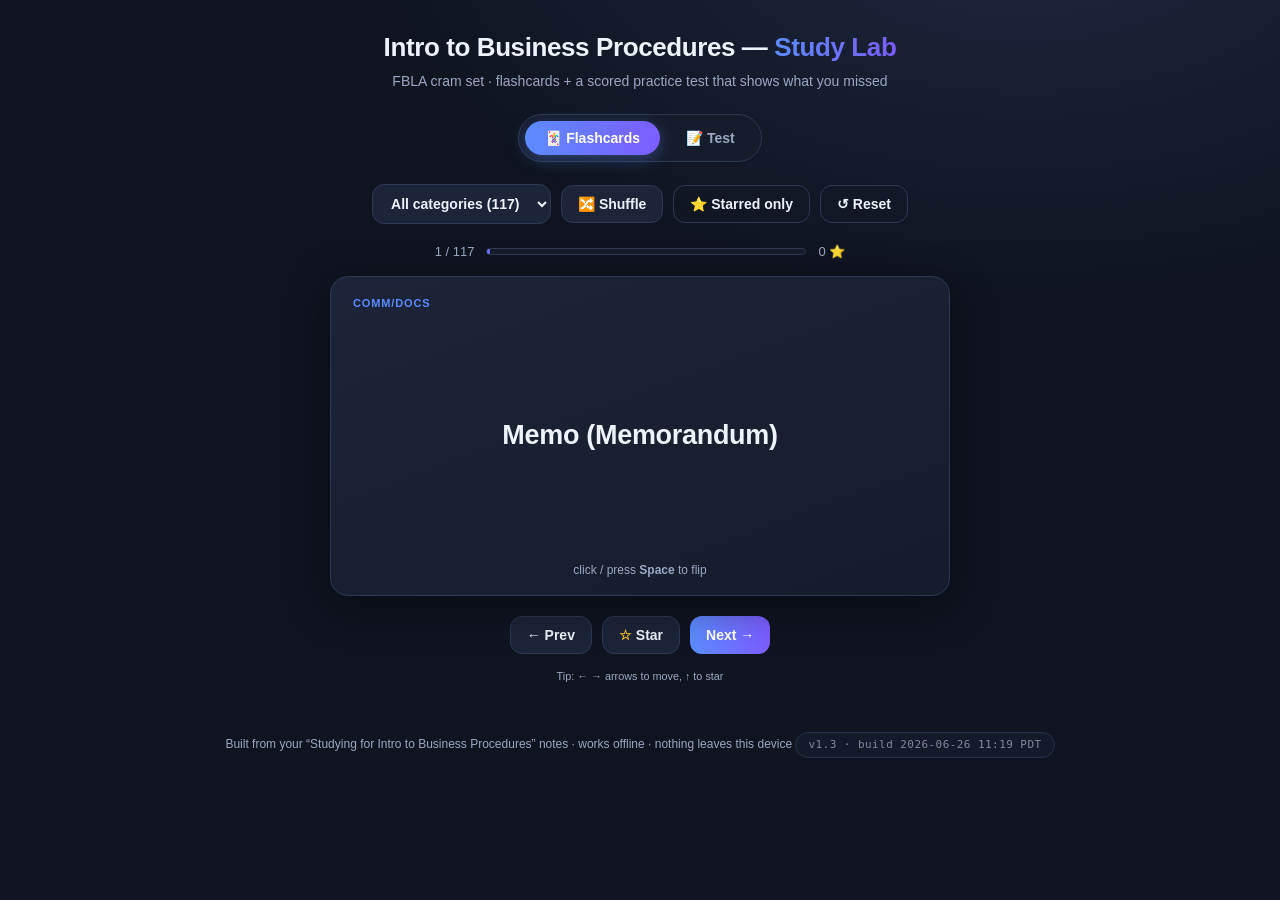
==== commit 57030262: "v1.3: expand test to 62 Qs, add topic filter, timer, math questions, retake-missed - Question bank g" ====
--- a/index.html
+++ b/index.html
@@ -77,6 +77,9 @@
 
   /* Test */
   .q-meta{display:flex;justify-content:space-between;align-items:center;color:var(--muted);font-size:13px;margin-bottom:8px}
+  #qTimer{font-variant-numeric:tabular-nums;font-weight:700;color:var(--ink)}
+  .timestat{margin-top:10px;font-size:13px;color:var(--muted);font-variant-numeric:tabular-nums;
+    display:inline-block;padding:4px 12px;border:1px solid var(--line);border-radius:999px;background:var(--bg2)}
   .qcard{background:var(--card);border:1px solid var(--line);border-radius:var(--radius);padding:24px;box-shadow:var(--shadow)}
   .qnum{font-size:12px;font-weight:700;letter-spacing:.08em;text-transform:uppercase;color:var(--accent)}
   .qtext{font-size:18px;font-weight:700;margin:8px 0 18px;line-height:1.45}
@@ -190,17 +193,14 @@
     <!-- quiz running -->
     <div id="quizRun">
       <div class="controls">
-        <select id="qCountSel">
-          <option value="30">All 30 questions</option>
-          <option value="20">20 questions</option>
-          <option value="15">15 questions</option>
-          <option value="10">10 questions</option>
-        </select>
+        <select id="qCatSel"></select>
+        <select id="qCountSel"></select>
         <button class="btn primary" id="startBtn">Start test</button>
       </div>
       <div id="quizArea" style="display:none">
         <div class="q-meta">
           <span id="qProgress">Question 1 of 30</span>
+          <span id="qTimer">⏱ 00:00</span>
           <span id="qAnswered">0 answered</span>
         </div>
         <div class="bar" style="max-width:none;margin-bottom:16px"><i id="qBar"></i></div>
@@ -223,7 +223,7 @@
 
   <footer>
     Built from your “Studying for Intro to Business Procedures” notes · works offline · nothing leaves this device
-    <div class="version">v1.2 · build 2026-06-26 11:01 PDT</div>
+    <div class="version">v1.3 · build 2026-06-26 11:19 PDT</div>
   </footer>
 </div>
 
@@ -367,96 +367,192 @@
 ];
 
 const QUESTIONS = [
- {q:"What is the key difference between a memo and a letter?",
+ {cat:"Comm/Docs", q:"What is the key difference between a memo and a letter?",
   opts:["A memo is internal; a letter is external","A memo is external; a letter is internal","A memo is handwritten; a letter is typed","There is no difference"],
   a:0, why:"Memos = INTERNAL communication within an organization. Letters = EXTERNAL communication."},
- {q:"In block format, how are all the lines aligned?",
+ {cat:"Comm/Docs", q:"In block format, how are all the lines aligned?",
   opts:["Centered","Right-aligned","Left-aligned (flush left)","Indented first line"],
   a:2, why:"Block format = all text left-aligned, single-spaced paragraphs, double space between them, no indentation."},
- {q:"Which mail service is the FASTEST?",
+ {cat:"Comm/Docs", q:"What is the official written record of what was discussed and decided at a meeting?",
+  opts:["The agenda","The minutes","The memo","The itinerary"],
+  a:1, why:"Minutes are the official record (attendees, date, agenda, decisions, action items). The agenda is the list of topics planned beforehand."},
+ {cat:"Mail", q:"Which mail service is the FASTEST?",
   opts:["First-Class Mail","Priority Mail","Express Mail","Parcel Post"],
   a:2, why:"Speed ranking: Express (1 day) > Priority (1–3) > First-Class (1–5) > Parcel Post (2–8)."},
- {q:"You need to send a large, heavy, non-letter package as cheaply as possible. Which USPS service fits best?",
+ {cat:"Mail", q:"You need to send a large, heavy, non-letter package as cheaply as possible. Which USPS service fits best?",
   opts:["Express Mail","Parcel Post","Certified Mail","Registered Mail"],
   a:1, why:"Parcel Post is for large, heavy, non-letter packages — the cheapest option for heavy items (2–8 days)."},
- {q:"A small business wants LIMITED LIABILITY with PASS-THROUGH taxation. Which structure fits best?",
+ {cat:"Mail", q:"You must mail a legal document and need proof it was delivered (a signature). Which service?",
+  opts:["First-Class Mail","Certified Mail","Parcel Post","Express Mail"],
+  a:1, why:"Certified Mail provides proof of mailing and delivery confirmation (signature) — used for legal documents. Same speed as First-Class."},
+ {cat:"Mail", q:"Which USPS service offers MAXIMUM security and is used for valuables?",
+  opts:["Priority Mail","Registered Mail","First-Class Mail","Parcel Post"],
+  a:1, why:"Registered Mail is tracked at every step and insured — maximum security, used for valuables."},
+ {cat:"Ownership", q:"A small business wants LIMITED LIABILITY with PASS-THROUGH taxation. Which structure fits best?",
   opts:["Sole Proprietorship","General Partnership","LLC","C Corporation"],
   a:2, why:"An LLC gives limited liability protection while passing profits/losses through to owners' personal taxes."},
- {q:"Which statement is TRUE of a sole proprietorship?",
+ {cat:"Ownership", q:"Which statement is TRUE of a sole proprietorship?",
   opts:["It is a separate legal entity from its owner","The owner has unlimited personal liability","It can easily sell stock to raise capital","It faces double taxation"],
   a:1, why:"In a sole proprietorship the owner and business are legally one and the same — unlimited personal liability."},
- {q:"What is the main drawback of a C Corporation?",
+ {cat:"Ownership", q:"What is the main drawback of a C Corporation?",
   opts:["Unlimited personal liability","It cannot raise capital","Double taxation","Owner and business assets are the same"],
   a:2, why:"A C Corp pays corporate income tax, then shareholders pay tax on dividends — double taxation. An S Corp avoids this."},
- {q:"The balance sheet equation is:",
+ {cat:"Finance", q:"The balance sheet equation is:",
   opts:["Assets = Liabilities + Owner's Equity","Assets = Revenue − Expenses","Revenue = Assets + Liabilities","Net Income = Assets − Equity"],
   a:0, why:"Assets = Liabilities + Owner's Equity — the balance sheet always balances."},
- {q:"Net Income is calculated as:",
+ {cat:"Finance", q:"Net Income is calculated as:",
   opts:["Revenue − Cost of Goods Sold","Revenue − All Expenses","Assets − Liabilities","Current Assets − Current Liabilities"],
   a:1, why:"Net Income = Revenue − ALL Expenses (the bottom line). Revenue − COGS is Gross Profit."},
- {q:"Which three documents make up a 'three-way match' before paying a vendor?",
+ {cat:"Finance", q:"Which three documents make up a 'three-way match' before paying a vendor?",
   opts:["Invoice, receipt, check","Purchase Order, Receiving Report, Vendor Invoice","Budget, ledger, journal","Requisition, voucher, W-2"],
   a:1, why:"Three-way match = Purchase Order + Receiving Report + Vendor Invoice, all confirmed before authorizing payment."},
- {q:"A petty cash reconciliation shows receipts are short by $7. What is the correct action?",
+ {cat:"Finance", q:"A petty cash reconciliation shows receipts are short by $7. What is the correct action?",
   opts:["Ignore it since it's small","Record the $7 as a shortage (cash short/over) and replenish the fund","Take $7 from your own wallet quietly","Close the petty cash fund permanently"],
   a:1, why:"Mark the overage/shortage at period end, then replenish the imprest fund back to its original amount — keep the paper trail."},
- {q:"In an imprest petty cash system, after you spend money the fund is:",
+ {cat:"Finance", q:"In an imprest petty cash system, after you spend money the fund is:",
   opts:["Left at the lower balance","Replenished back to its original fixed amount","Doubled for next month","Converted to a checking account"],
   a:1, why:"An imprest system keeps a FIXED amount — you replenish exactly what was spent to return to the original total."},
- {q:"What does a router do (vs. a modem)?",
+ {cat:"Finance", q:"Which INTERNAL document requests permission to buy something BEFORE a Purchase Order is issued?",
+  opts:["Voucher","Purchase requisition","Invoice","Receiving report"],
+  a:1, why:"A purchase requisition is the internal request that goes to purchasing for approval before a PO is created."},
+ {cat:"Finance", q:"Which document authorizes payment to a vendor AFTER confirming goods/services were received?",
+  opts:["Purchase requisition","Voucher","Agenda","Journal entry"],
+  a:1, why:"A voucher authorizes payment to a vendor once goods/services are confirmed received."},
+ {cat:"Technology", q:"What does a router do (vs. a modem)?",
   opts:["Connects your home to the internet via an ISP","Connects devices within a local network (LAN)","Stores backup files","Scans documents into text"],
   a:1, why:"A router connects devices to each other within a LAN; a MODEM connects the home/office to the internet via an ISP."},
- {q:"In a database table, a primary key must:",
+ {cat:"Technology", q:"In a database table, a primary key must:",
   opts:["Be unique and cannot be null","Always be null","Link to many other tables","Contain only text"],
   a:0, why:"A primary key uniquely identifies each record — it cannot be null and has no duplicates. Foreign keys link tables and can be null."},
- {q:"Which file format best preserves layout and fonts across all devices?",
+ {cat:"Technology", q:"Which file format best preserves layout and fonts across all devices?",
   opts:[".TXT",".DOCX",".PDF",".CSV"],
   a:2, why:"PDF preserves layout and embeds fonts so it looks identical everywhere — best for a final, fixed document."},
- {q:"Your printer shows repeated paper jams. What is the FIRST troubleshooting step?",
+ {cat:"Technology", q:"Which file format supports TRANSPARENT backgrounds and is best for logos and graphics?",
+  opts:[".JPG",".PNG",".CSV",".TXT"],
+  a:1, why:"PNG supports transparency and sharp edges — ideal for logos/graphics. JPG is compressed, best for photos."},
+ {cat:"Technology", q:"In Excel, which function key opens the 'Save As' dialog box?",
+  opts:["F2","F5","F9","F12"],
+  a:3, why:"F12 = Save As. (F2 enters the cell, F4 toggles absolute reference, F7 is spellcheck.)"},
+ {cat:"Technology", q:"In Excel, which function key changes a cell reference to ABSOLUTE (e.g., $E$2)?",
+  opts:["F2","F4","F7","F11"],
+  a:1, why:"F4 toggles absolute reference ($). Absolute references stay fixed when you copy/drag a formula."},
+ {cat:"Technology", q:"In a SQL SELECT query, which keyword FILTERS rows to those meeting a condition?",
+  opts:["FROM","ORDER BY","WHERE","SELECT"],
+  a:2, why:"WHERE filters rows by criteria. SELECT picks columns, FROM names the table, ORDER BY sorts the results."},
+ {cat:"Operations", q:"Your printer shows repeated paper jams. What is the FIRST troubleshooting step?",
   opts:["Replace every internal module preemptively","Clear the paper path (and remove any torn scraps)","Buy a new printer","Call the manufacturer for a refund"],
   a:1, why:"Start with the least invasive fix: clear the paper path first; torn scraps under rollers can trigger false jam sensors."},
- {q:"Which statement about EULAs (End-User License Agreements) is most accurate?",
+ {cat:"Operations", q:"For print/reprographics, at what minimum resolution should images generally be submitted?",
+  opts:["72 DPI","150 DPI","300 DPI","30 DPI"],
+  a:2, why:"Submit images at 300 DPI or higher for print; CMYK is the standard color mode for printing."},
+ {cat:"Operations", q:"What does ergonomics fix in a workstation showing wrist pain, a low monitor, and dangling feet?",
+  opts:["Raise the monitor to eye level, support wrists neutral, get feet flat on the floor","Buy a faster computer","Lower the lighting","Add a second monitor"],
+  a:0, why:"Ergonomics: monitor top at/just below eye level, wrists in line with forearms, feet flat — everything supported and straight."},
+ {cat:"Operations", q:"What is the FIRST step when handling a difficult/upset customer?",
+  opts:["Offer a refund immediately","Paraphrase their concern to confirm understanding (active listening)","Transfer them to a manager","End the call politely"],
+  a:1, why:"Active listening first — paraphrase the customer's concern to confirm you understand before solving."},
+ {cat:"Records", q:"Which best describes a tickler file?",
+  opts:["A list of employee complaints","A date-based reminder system (31 daily + 12 monthly folders)","A backup of the company server","A type of business letter"],
+  a:1, why:"A tickler file uses 31 daily + 12 monthly folders to 'tickle' your memory about upcoming deadlines."},
+ {cat:"Records", q:"When purging records, what should you do FIRST?",
+  opts:["Shred everything immediately","Check the retention schedule and confirm no legal hold applies","Email customers for permission","Archive everything to the cloud"],
+  a:1, why:"Always verify the retention schedule and that no litigation/legal hold applies before destroying any records."},
+ {cat:"Records", q:"When a custom policy says keep records 3 years but the default schedule says 7 years, you keep them for:",
+  opts:["3 years","7 years (the longest applicable period)","5 years (the average)","Forever"],
+  a:1, why:"Default to the LONGEST applicable retention period — so 7 years here."},
+ {cat:"Records", q:"Under ARMA rules, how is the business name 'The Coffee Shop' indexed (filed)?",
+  opts:["Under T for 'The'","Under C — 'The' is dropped (or moved to the end)","Under S for 'Shop'","It cannot be filed alphabetically"],
+  a:1, why:"Businesses are filed as written, but a leading 'The' is omitted (or filed last) — so it indexes under 'Coffee Shop'."},
+ {cat:"Records", q:"What is the FIRST of the five steps of filing?",
+  opts:["Coding","Sorting","Inspecting","Storing"],
+  a:2, why:"Order: Inspecting → Indexing → Coding → Sorting → Storing. Inspecting checks the doc is released/ready to file."},
+ {cat:"Ethics/Law", q:"Which statement about EULAs (End-User License Agreements) is most accurate?",
   opts:["They are suggestions, not enforceable","They are legally enforceable contracts","They only apply to free software","They expire after one use"],
   a:1, why:"A EULA is a legally enforceable contract between the software publisher and the user — not just a suggestion."},
- {q:"Which best describes a tickler file?",
-  opts:["A list of employee complaints","A date-based reminder system (31 daily + 12 monthly folders)","A backup of the company server","A type of business letter"],
-  a:1, why:"A tickler file uses 31 daily + 12 monthly folders to 'tickle' your memory about upcoming deadlines."},
- {q:"When purging records, what should you do FIRST?",
-  opts:["Shred everything immediately","Check the retention schedule and confirm no legal hold applies","Email customers for permission","Archive everything to the cloud"],
-  a:1, why:"Always verify the retention schedule and that no litigation/legal hold applies before destroying any records."},
- {q:"When a custom policy says keep records 3 years but the default schedule says 7 years, you keep them for:",
-  opts:["3 years","7 years (the longest applicable period)","5 years (the average)","Forever"],
-  a:1, why:"Default to the LONGEST applicable retention period — so 7 years here."},
- {q:"Confidentiality in an office primarily means:",
+ {cat:"Ethics/Law", q:"Confidentiality in an office primarily means:",
   opts:["Sharing information freely with coworkers","Protecting sensitive information from unauthorized access","Keeping the office quiet","Backing up files daily"],
   a:1, why:"Confidentiality = protecting sensitive information from unauthorized access (lock screens, secure docs, follow privacy policy)."},
- {q:"The 4 functions of management (POLC) are:",
+ {cat:"Ethics/Law", q:"Sarbanes-Oxley (SOX) primarily aims to:",
+  opts:["Protect investors through corporate financial accountability","Set the federal minimum wage","Protect employees with disabilities","Regulate the mail system"],
+  a:0, why:"SOX requires CEOs/CFOs to approve financials, mandates audits, and protects whistleblowers — all to protect investors."},
+ {cat:"Ethics/Law", q:"The ADA requires employers to provide accommodations when they have at least how many employees?",
+  opts:["5","10","15","50"],
+  a:2, why:"The ADA generally applies to employers with 15 or more employees."},
+ {cat:"Ethics/Law", q:"The FLSA (Fair Labor Standards Act) mandates overtime pay at what rate, and after how many hours?",
+  opts:["2× pay after 35 hours/week","1.5× pay after 40 hours/week","1.25× pay after 45 hours/week","Same rate, no overtime required"],
+  a:1, why:"FLSA mandates 1.5× the regular rate for hours worked beyond 40 in a week, plus minimum wage and recordkeeping rules."},
+ {cat:"Ethics/Law", q:"HIPAA protects which type of information from disclosure without consent?",
+  opts:["Financial records","Health information","Employee performance reviews","Trade secrets"],
+  a:1, why:"HIPAA protects specific health information from being disclosed without patient consent."},
+ {cat:"Management", q:"The 4 functions of management (POLC) are:",
   opts:["Plan, Order, Lead, Calculate","Planning, Organizing, Leading, Controlling","Produce, Operate, Launch, Close","People, Operations, Logistics, Capital"],
   a:1, why:"POLC = Planning, Organizing, Leading/Directing, Controlling."},
- {q:"A 'hands-off' leader who gives skilled employees autonomy with minimal supervision uses which style?",
+ {cat:"Management", q:"A 'hands-off' leader who gives skilled employees autonomy with minimal supervision uses which style?",
   opts:["Autocratic","Democratic","Laissez-faire","Transactional"],
   a:2, why:"Laissez-faire (delegative) leadership is hands-off — best with highly skilled, self-motivated teams."},
- {q:"On an organizational chart, a DASHED line usually represents:",
+ {cat:"Management", q:"On an organizational chart, a DASHED line usually represents:",
   opts:["The CEO","A direct chain of command","A functional/secondary reporting relationship","An empty position"],
   a:2, why:"Solid lines = direct-line authority; dashed lines = functional or secondary relationships (e.g., matrix structures)."},
- {q:"Sarbanes-Oxley (SOX) primarily aims to:",
-  opts:["Protect investors through corporate financial accountability","Set the federal minimum wage","Protect employees with disabilities","Regulate the mail system"],
-  a:0, why:"SOX requires CEOs/CFOs to approve financials, mandates audits, and protects whistleblowers — all to protect investors."},
- {q:"The ADA requires employers to provide accommodations when they have at least how many employees?",
-  opts:["5","10","15","50"],
-  a:2, why:"The ADA generally applies to employers with 15 or more employees."},
- {q:"What does ergonomics fix in a workstation showing wrist pain, a low monitor, and dangling feet?",
-  opts:["Raise the monitor to eye level, support wrists neutral, get feet flat on the floor","Buy a faster computer","Lower the lighting","Add a second monitor"],
-  a:0, why:"Ergonomics: monitor top at/just below eye level, wrists in line with forearms, feet flat — everything supported and straight."},
- {q:"What is the FIRST step when handling a difficult/upset customer?",
-  opts:["Offer a refund immediately","Paraphrase their concern to confirm understanding (active listening)","Transfer them to a manager","End the call politely"],
-  a:1, why:"Active listening first — paraphrase the customer's concern to confirm you understand before solving."},
- {q:"Which document authorizes payment to a vendor AFTER confirming goods/services were received?",
-  opts:["Purchase requisition","Voucher","Agenda","Journal entry"],
-  a:1, why:"A voucher authorizes payment to a vendor once goods/services are confirmed received."},
- {q:"Cartels and trusts both create monopoly power. How do they differ?",
+ {cat:"Management", q:"What does the SMART in SMART goals stand for?",
+  opts:["Simple, Modern, Accurate, Real, Tested","Specific, Measurable, Achievable, Relevant, Time-bound","Strategic, Managed, Audited, Reviewed, Tracked","Smart, Motivated, Active, Ready, Tough"],
+  a:1, why:"SMART = Specific, Measurable, Achievable, Relevant, Time-bound."},
+ {cat:"Management", q:"On the Eisenhower Matrix, a task that is URGENT but NOT important should be:",
+  opts:["Done first","Scheduled for later","Delegated","Eliminated"],
+  a:2, why:"Urgent + Important = Do first; Important + not urgent = Schedule; Urgent + not important = Delegate; Neither = Eliminate."},
+ {cat:"Management", q:"From highest to lowest, the three levels of management are:",
+  opts:["Line → Middle → Executive","Executive/Top → Middle → Line/Supervisory","Middle → Executive → Line","Supervisory → Executive → Middle"],
+  a:1, why:"Top/Executive (vision/strategy) → Middle (implements strategy) → Line/Supervisory (day-to-day operations)."},
+ {cat:"Economics", q:"Cartels and trusts both create monopoly power. How do they differ?",
   opts:["A cartel merges companies; a trust keeps them separate","In a cartel companies keep autonomy and can leave easily; a trust merges them under trustees and is hard to leave","They are the same thing","A trust is legal; a cartel is always illegal"],
   a:1, why:"Cartel = colluding but autonomous companies (easy to leave). Trust = companies merged under trustees (hard to leave)."},
+ {cat:"Economics", q:"GDP (Gross Domestic Product) measures:",
+  opts:["A company's yearly profit","The total market value of all goods and services produced in a country in a period","The national unemployment rate","The amount of money the government prints"],
+  a:1, why:"GDP = total market value of all goods/services produced within a country in a given time period."},
+ {cat:"Economics", q:"In which economic system does the GOVERNMENT own the means of production?",
+  opts:["Capitalism","Socialism","Free market","Monopolistic competition"],
+  a:1, why:"Socialism = government owns the means of production. Capitalism = private individuals own most businesses."},
+ {cat:"Economics", q:"Capitalism is best defined as an economic system where:",
+  opts:["The state directs all production","Private individuals own and operate most businesses","No one is allowed to own property","Prices are fixed by the government"],
+  a:1, why:"Capitalism = private individuals own and operate the majority of businesses that provide goods/services."},
+ {cat:"Career", q:"How long should an elevator pitch last?",
+  opts:["5–10 seconds","30–60 seconds","3–5 minutes","10 minutes"],
+  a:1, why:"An elevator pitch is a 30–60 second concise, persuasive overview designed to generate interest."},
+ {cat:"Career", q:"What is the standard professional practice to do AFTER a job interview?",
+  opts:["Call the company daily until you hear back","Send a follow-up (thank-you) letter","Post about it on social media","Nothing — just wait"],
+  a:1, why:"Sending a follow-up letter thanking the interviewer is standard professional etiquette."},
+ {cat:"Career", q:"When resigning from a position, what is the typical amount of notice given?",
+  opts:["Same day","One week","Two weeks","Three months"],
+  a:2, why:"Standard resignation practice: give about two weeks' notice, submit a formal letter, and complete transition tasks professionally."},
+ {cat:"Math", q:"A store's monthly sales rose from 200 units to 250 units. What is the percent change?",
+  opts:["20%","25%","50%","80%"],
+  a:1, why:"Percent change = (New − Old) ÷ Old = (250 − 200) ÷ 200 = 50 ÷ 200 = 25%."},
+ {cat:"Math", q:"An employee works 45 hours at $20/hour with overtime (1.5×) after 40 hours. What is gross pay?",
+  opts:["$900","$950","$1,000","$1,350"],
+  a:1, why:"Regular: 40 × $20 = $800. Overtime: 5 × ($20 × 1.5 = $30) = $150. Total = $950."},
+ {cat:"Math", q:"An item priced at $120 is marked 25% off. What is the sale price?",
+  opts:["$30","$90","$95","$96"],
+  a:1, why:"Sale price = Original × (1 − discount) = $120 × 0.75 = $90."},
+ {cat:"Math", q:"Fixed costs are $1,000, selling price is $25/unit, and variable cost is $15/unit. What is the break-even point?",
+  opts:["40 units","100 units","400 units","1,000 units"],
+  a:1, why:"Break-even = Fixed Costs ÷ (Price − Variable Cost) = 1,000 ÷ (25 − 15) = 1,000 ÷ 10 = 100 units."},
+ {cat:"Math", q:"Net income is $20,000 and revenue is $100,000. What is the profit margin?",
+  opts:["5%","20%","80%","200%"],
+  a:1, why:"Profit Margin = (Net Income ÷ Revenue) × 100 = (20,000 ÷ 100,000) × 100 = 20%."},
+ {cat:"Math", q:"Revenue is $50,000 and Cost of Goods Sold is $30,000. What is the gross profit?",
+  opts:["$15,000","$20,000","$30,000","$80,000"],
+  a:1, why:"Gross Profit = Revenue − COGS = $50,000 − $30,000 = $20,000."},
+ {cat:"Math", q:"Current assets are $40,000 and current liabilities are $25,000. What is the working capital?",
+  opts:["$15,000","$25,000","$40,000","$65,000"],
+  a:0, why:"Working Capital = Current Assets − Current Liabilities = $40,000 − $25,000 = $15,000."},
+ {cat:"Math", q:"You invest $10,000 and it returns $12,000. What is the ROI?",
+  opts:["12%","20%","83%","120%"],
+  a:1, why:"ROI = (Gain − Cost) ÷ Cost × 100 = (12,000 − 10,000) ÷ 10,000 × 100 = 20%."},
+ {cat:"Math", q:"An employee works 32 hours at $18/hour (no overtime). What is the pay?",
+  opts:["$512","$576","$640","$320"],
+  a:1, why:"Hourly Pay = Hours × Rate = 32 × $18 = $576."},
+ {cat:"Math", q:"Revenue is $80,000 and total expenses are $55,000. What is net income?",
+  opts:["$25,000","$35,000","$55,000","$135,000"],
+  a:0, why:"Net Income = Revenue − All Expenses = $80,000 − $55,000 = $25,000."},
 ];
 
 /* ============ FLASHCARDS LOGIC ============ */
@@ -538,25 +634,55 @@
 });
 
 /* ============ TEST LOGIC ============ */
-let quiz=[], qi=0, answers=[];
+let quiz=[], qi=0, answers=[], timerInt=null, startMs=0, elapsedMs=0;
 function shuffleArr(a){a=a.slice();for(let i=a.length-1;i>0;i--){const j=Math.floor(Math.random()*(i+1));[a[i],a[j]]=[a[j],a[i]];}return a;}
 
-$('#startBtn').onclick=()=>{
-  const n=parseInt($('#qCountSel').value,10);
-  let pool=shuffleArr(QUESTIONS).slice(0,n);
-  // shuffle options within each question, track correct index
-  quiz=pool.map(item=>{
-    const correctText=item.opts[item.a];
-    const opts=shuffleArr(item.opts);
-    return {q:item.q, opts, a:opts.indexOf(correctText), why:item.why};
-  });
+/* category + count selectors */
+function poolForCat(){
+  const c=$('#qCatSel').value;
+  return (c&&c!=='__all')?QUESTIONS.filter(q=>q.cat===c):QUESTIONS.slice();
+}
+function buildQCatSel(){
+  const cats=[...new Set(QUESTIONS.map(q=>q.cat))];
+  $('#qCatSel').innerHTML='<option value="__all">All topics ('+QUESTIONS.length+')</option>'+
+    cats.map(c=>{const n=QUESTIONS.filter(q=>q.cat===c).length;return '<option value="'+c+'">'+c+' ('+n+')</option>';}).join('');
+}
+function buildQCountSel(){
+  const total=poolForCat().length;
+  const sizes=[10,15,20,30,40,50].filter(n=>n<total);
+  $('#qCountSel').innerHTML='<option value="0">All '+total+' questions</option>'+
+    sizes.map(n=>'<option value="'+n+'">'+n+' questions</option>').join('');
+}
+$('#qCatSel').onchange=buildQCountSel;
+
+/* timer */
+function fmt(ms){const s=Math.max(0,Math.floor(ms/1000));return String(Math.floor(s/60)).padStart(2,'0')+':'+String(s%60).padStart(2,'0');}
+function startTimer(){clearInterval(timerInt);startMs=Date.now();$('#qTimer').textContent='⏱ 00:00';
+  timerInt=setInterval(()=>{$('#qTimer').textContent='⏱ '+fmt(Date.now()-startMs);},1000);}
+function stopTimer(){clearInterval(timerInt);elapsedMs=Date.now()-startMs;}
+
+/* build + start (baseList = array of question objects {cat,q,opts,a,why}) */
+function makeQuizItem(base){
+  const correctText=base.opts[base.a];
+  const opts=shuffleArr(base.opts);
+  return {cat:base.cat, q:base.q, opts, a:opts.indexOf(correctText), why:base.why};
+}
+function startQuiz(baseList){
+  quiz=shuffleArr(baseList).map(makeQuizItem);
   answers=new Array(quiz.length).fill(null);
   qi=0;
   $('#quizArea').style.display='block';
   $('#quizResults').style.display='none';
-  $('.controls',$('#quizRun')); // noop
   $('#startBtn').textContent='Restart test';
+  startTimer();
   buildDots(); renderQ();
+  window.scrollTo({top:0,behavior:'smooth'});
+}
+$('#startBtn').onclick=()=>{
+  let pool=poolForCat();
+  const n=parseInt($('#qCountSel').value,10)||0;
+  if(n>0) pool=shuffleArr(pool).slice(0,n);
+  startQuiz(pool);
 };
 
 function buildDots(){
@@ -574,7 +700,7 @@
   $('#qProgress').textContent='Question '+(qi+1)+' of '+quiz.length;
   $('#qAnswered').textContent=answers.filter(a=>a!==null).length+' answered';
   $('#qBar').style.width=((qi+1)/quiz.length*100)+'%';
-  $('#qNum').textContent='Q'+(qi+1);
+  $('#qNum').textContent='Q'+(qi+1)+' · '+item.cat;
   $('#qText').textContent=item.q;
   const wrap=$('#qOpts'); wrap.innerHTML='';
   const keys=['A','B','C','D','E'];
@@ -596,6 +722,7 @@
   // finishing
   const unanswered=answers.filter(a=>a===null).length;
   if(unanswered>0 && !confirm(unanswered+' question(s) are unanswered and will be marked wrong. Submit anyway?'))return;
+  stopTimer();
   showResults();
 };
 
@@ -620,9 +747,10 @@
   html+='<div class="ring" style="--p:'+pct+'"><div><span class="pct">'+pct+'%</span><span class="frac">'+correct+' / '+total+' correct</span></div></div>';
   html+='<div class="grade">Grade: '+g+'</div>';
   html+='<p class="msg">'+msg+'</p>';
+  html+='<div class="timestat">⏱ Total '+fmt(elapsedMs)+' · avg '+fmt(Math.round(elapsedMs/total))+' / question</div>';
   html+='<div class="score-actions">';
-  html+='<button class="btn primary" id="retakeBtn">↻ Retake test</button>';
-  if(misses.length)html+='<button class="btn" id="studyMissBtn">⭐ Star &amp; study the '+misses.length+' missed</button>';
+  html+='<button class="btn primary" id="retakeBtn">↻ New test</button>';
+  if(misses.length)html+='<button class="btn" id="missAgainBtn">🔁 Retake '+misses.length+' missed</button>';
   html+='</div></div>';
 
   // Missed section
@@ -656,19 +784,16 @@
   window.scrollTo({top:0,behavior:'smooth'});
 
   $('#retakeBtn').onclick=()=>$('#startBtn').click();
-  const sm=$('#studyMissBtn');
-  if(sm)sm.onclick=()=>{
-    // map missed questions back to related flashcards is hard; instead star nothing automatic.
-    // Switch to flashcards and inform user.
-    quiz.forEach((item,i)=>{}); // placeholder
-    document.querySelector('.tab[data-view="cards"]').click();
-    alert('Switched to Flashcards. Use the category filter to drill the topics you missed, then ⭐ star tough cards.');
-  };
+  const ma=$('#missAgainBtn');
+  // Retake ONLY the missed questions (re-shuffled), looping until you get them all right.
+  if(ma)ma.onclick=()=>startQuiz(misses.map(x=>x.item));
 }
 
 /* init */
 buildCatFilter();
 loadDeck(false);
+buildQCatSel();
+buildQCountSel();
 </script>
 </body>
 </html>
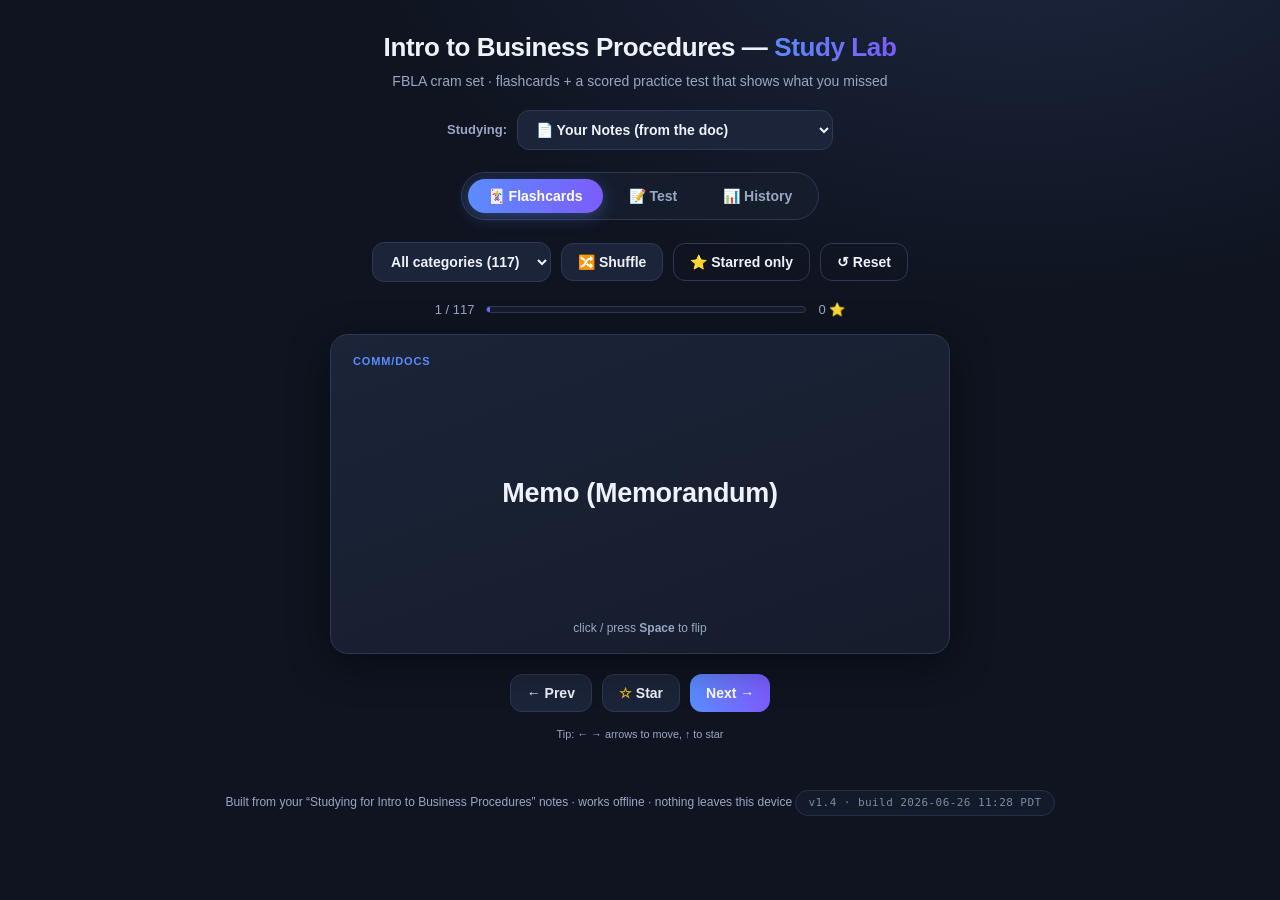
==== commit 2ececdff: "v1.4: Additional Learning content set + last-3 test history - New 'Studying' source switch: Your Not" ====
--- a/index.html
+++ b/index.html
@@ -37,6 +37,20 @@
   .tab.active{background:linear-gradient(90deg,var(--accent),var(--accent2));color:#fff;box-shadow:0 4px 16px rgba(91,140,255,.35)}
   .tab:hover:not(.active){color:var(--ink)}
 
+  .source-bar{display:flex;gap:10px;align-items:center;justify-content:center;margin-top:18px;flex-wrap:wrap}
+  .source-bar label{color:var(--muted);font-size:13px;font-weight:600}
+  .extra-banner{max-width:660px;margin:14px auto 0;background:rgba(124,92,255,.13);border:1px solid #4a3d7a;
+    color:#d3c6f7;padding:11px 16px;border-radius:12px;font-size:13px;text-align:center;line-height:1.45}
+
+  .hist-card{background:var(--card);border:1px solid var(--line);border-radius:14px;padding:16px 18px;margin-bottom:12px;
+    box-shadow:0 4px 18px rgba(0,0,0,.25)}
+  .hist-top{display:flex;align-items:baseline;gap:12px;flex-wrap:wrap}
+  .hist-pct{font-size:26px;font-weight:800}
+  .hist-meta{color:var(--muted);font-size:13px}
+  .hist-badge{font-size:11px;font-weight:700;padding:2px 9px;border-radius:999px;border:1px solid var(--line);background:var(--bg2);color:var(--muted)}
+  .hist-badge.extra{background:rgba(124,92,255,.16);border-color:#4a3d7a;color:#d3c6f7}
+  .hist-sub{color:var(--muted);font-size:12px;margin:5px 0 12px;font-variant-numeric:tabular-nums}
+
   .view{display:none;animation:fade .3s ease}
   .view.active{display:block}
   @keyframes fade{from{opacity:0;transform:translateY(8px)}to{opacity:1;transform:none}}
@@ -145,9 +159,21 @@
     <p>FBLA cram set · flashcards + a scored practice test that shows what you missed</p>
   </header>
 
+  <div class="source-bar">
+    <label for="sourceSel">Studying:</label>
+    <select id="sourceSel">
+      <option value="notes">📄 Your Notes (from the doc)</option>
+      <option value="extra">➕ Additional Learning (supplementary)</option>
+    </select>
+  </div>
+  <div id="extraBanner" class="extra-banner" style="display:none">
+    ➕ <b>Additional Learning</b> — extra material on these topics for deeper practice. This is <b>NOT</b> from your original notes/doc.
+  </div>
+
   <div class="tabs">
     <button class="tab active" data-view="cards">🃏 Flashcards</button>
     <button class="tab" data-view="test">📝 Test</button>
+    <button class="tab" data-view="history">📊 History</button>
   </div>
 
   <!-- FLASHCARDS -->
@@ -221,9 +247,19 @@
     <div id="quizResults" style="display:none"></div>
   </section>
 
+  <!-- HISTORY -->
+  <section class="view" id="view-history">
+    <div class="controls" style="margin-bottom:6px">
+      <span style="color:var(--muted);font-size:13px">Your last 3 test results are saved on this device.</span>
+      <button class="btn ghost" id="clearHist">🗑 Clear history</button>
+    </div>
+    <div id="histList"></div>
+    <div id="histReview" style="display:none"></div>
+  </section>
+
   <footer>
     Built from your “Studying for Intro to Business Procedures” notes · works offline · nothing leaves this device
-    <div class="version">v1.3 · build 2026-06-26 11:19 PDT</div>
+    <div class="version">v1.4 · build 2026-06-26 11:28 PDT</div>
   </footer>
 </div>
 
@@ -555,19 +591,183 @@
   a:0, why:"Net Income = Revenue − All Expenses = $80,000 − $55,000 = $25,000."},
 ];
 
+/* ===== ADDITIONAL LEARNING — supplementary content, NOT from the original doc =====
+   Researched from the official FBLA Introduction to Business Procedures guidelines
+   plus standard business references (endorsements, letter parts, networks, market structures). */
+const EXTRA_CARDS = [
+ ["Communication","Communication Process","The path a message travels: Sender → Encode → Message → Channel → Receiver → Decode → Feedback. 'Noise' is any interference that distorts the message."],
+ ["Communication","Nonverbal Communication","Messages sent without words — body language, facial expressions, eye contact, gestures, posture, tone. Often outweighs the spoken words when the two conflict."],
+ ["Communication","Feedback","The receiver's response that tells the sender whether the message was understood — it closes the communication loop."],
+ ["Communication","Modified Block Format","Letter format where the date, complimentary close, and signature begin at the CENTER, while paragraphs stay left-aligned and un-indented. (Full block = everything left-aligned.)"],
+ ["Communication","Salutation","The greeting line of a letter (e.g., “Dear Ms. Lee:”). In business letters it is followed by a colon."],
+ ["Communication","Complimentary Close","The polite sign-off before the signature (e.g., “Sincerely,”). Only the first word is capitalized."],
+ ["Communication","Inside Address","The recipient's name, title, and full address, placed above the salutation in a business letter."],
+ ["Communication","Reference Initials","Initials at the bottom of a letter showing who composed vs. typed it (author in CAPS, typist in lowercase: JL/mr)."],
+ ["Banking","Blank Endorsement","Just the payee's signature on the back of a check — makes it payable to ANYONE holding it, so it's the least secure."],
+ ["Banking","Special (Full) Endorsement","“Pay to the order of [name]” plus your signature — transfers the check to a specific person."],
+ ["Banking","Restrictive Endorsement","Limits how a check can be used, e.g., “For Deposit Only” — the most secure endorsement for mailing or depositing."],
+ ["Banking","Cashier's Check","A check drawn on and guaranteed by the bank's own funds — more secure than a personal check."],
+ ["Banking","Money Order","A prepaid instrument for a set amount, used when a personal check isn't accepted; no bank account required."],
+ ["Banking","Deposit Slip","A form listing the cash and checks being added to an account, used to record a deposit."],
+ ["Banking","Debit vs Credit (banking)","A debit decreases your account balance (money out); a credit increases it (money in)."],
+ ["Banking","Income Statement","Reports revenue and expenses over a PERIOD to show profit or loss (net income). Also called a P&L statement."],
+ ["Banking","Statement of Cash Flows","Shows cash moving in and out over a period across operating, investing, and financing activities."],
+ ["Banking","Gross Pay vs Net Pay","Gross pay = total earnings before deductions; net pay = take-home pay after taxes and withholdings."],
+ ["Tech/Networks","LAN","Local Area Network — connects devices in one location (home, office, school). Fast and relatively secure."],
+ ["Tech/Networks","WAN","Wide Area Network — connects devices across large distances/multiple locations. The internet is the largest WAN."],
+ ["Tech/Networks","MAN","Metropolitan Area Network — spans a city or campus; larger than a LAN, smaller than a WAN."],
+ ["Tech/Networks","RAM vs ROM","RAM = temporary working memory, erased when powered off (volatile). ROM = permanent built-in memory that isn't erased (non-volatile)."],
+ ["Tech/Networks","Input vs Output Devices","Input sends data IN (keyboard, mouse, scanner, mic). Output sends data OUT (monitor, printer, speakers)."],
+ ["Tech/Networks","CPU","Central Processing Unit — the “brain” of the computer that executes instructions."],
+ ["Tech/Networks","Phishing","A scam using fake emails or websites to trick people into revealing passwords or financial information."],
+ ["Tech/Networks","Firewall","Hardware or software that blocks unauthorized access to a network while allowing legitimate traffic through."],
+ ["Tech/Networks","Cloud Computing","Storing and accessing data and programs over the internet instead of on a local hard drive."],
+ ["Tech/Networks","Bit vs Byte","A bit is the smallest unit of data (0 or 1); a byte = 8 bits and typically stores one character."],
+ ["Economics","Law of Demand","As price rises, quantity demanded falls (and vice versa) — the demand curve slopes downward."],
+ ["Economics","Law of Supply","As price rises, quantity supplied rises — the supply curve slopes upward."],
+ ["Economics","Equilibrium Price","The price at which quantity supplied equals quantity demanded; the market “clears.”"],
+ ["Economics","Perfect Competition","Many small firms selling identical products with no control over price (e.g., commodity farming)."],
+ ["Economics","Monopoly","A single seller controls the entire market with no close substitutes — maximum price control."],
+ ["Economics","Oligopoly","A market dominated by a few large firms (e.g., airlines, cell carriers)."],
+ ["Economics","Monopolistic Competition","Many firms selling similar but differentiated products (e.g., restaurants, clothing brands)."],
+ ["Economics","Opportunity Cost","The value of the next-best alternative given up when you make a choice."],
+ ["Economics","Inflation","A sustained rise in the general price level, which reduces purchasing power."],
+ ["Economics","Fiscal vs Monetary Policy","Fiscal = government taxing and spending (Congress). Monetary = controlling the money supply and interest rates (the Federal Reserve)."],
+ ["Economics","Types of Unemployment","Frictional (between jobs), Structural (skills mismatch), Cyclical (recession), Seasonal (time of year)."],
+ ["Economics","GDP vs GNP","GDP = output produced within a country's borders. GNP = output by a country's citizens, wherever located."],
+ ["Office/Mgmt","Parliamentary Procedure","Rules (Robert's Rules of Order) for running orderly meetings using motions, seconds, and votes."],
+ ["Office/Mgmt","Motion","A formal proposal made in a meeting for the group to take action; must be “seconded” before discussion."],
+ ["Office/Mgmt","Span of Control","The number of employees a manager directly supervises. Wide span = flat org; narrow span = tall org."],
+ ["Office/Mgmt","Chain of Command","The formal line of authority showing who reports to whom, from top to bottom."],
+ ["Office/Mgmt","Delegation","Assigning authority and responsibility for a task to a subordinate while remaining accountable for the outcome."],
+ ["Career","Chronological Resume","Lists work history in reverse time order (most recent first) — best for steady, related experience."],
+ ["Career","Functional Resume","Organizes by skills rather than dates — good for career changers or those with gaps in work history."],
+ ["Career","Cover Letter","A letter accompanying a resume that introduces you and explains why you fit the specific job."],
+ ["Career","References","People who can vouch for your work and character; always ask permission before listing them."],
+ ["Records","Cross-Reference","A notation placed in a file pointing to where a record is actually stored (when it could be filed under more than one name)."],
+ ["Records","Geographic Filing","Arranging records by location (country, state, city) — useful for sales territories."],
+ ["Records","Subject Filing","Arranging records by topic or category rather than by name or number."],
+];
+
+const EXTRA_QUESTIONS = [
+ {cat:"Communication", q:"The communication loop is closed when the receiver provides what?",
+  opts:["Encoding","Feedback","Noise","A channel"], a:1,
+  why:"Feedback is the receiver's response that tells the sender the message was (or wasn't) understood — it closes the loop."},
+ {cat:"Communication", q:"When a person's words and emotions conflict, which usually carries more meaning?",
+  opts:["The spoken words","Nonverbal communication","The email subject line","The salutation"], a:1,
+  why:"Nonverbal cues (body language, tone, expression) tend to override the literal words when the two don't match."},
+ {cat:"Communication", q:"In a business letter, the salutation is punctuated with a:",
+  opts:["Comma","Colon","Semicolon","Period"], a:1,
+  why:"Business-letter salutations end with a colon (e.g., “Dear Ms. Lee:”). A comma is informal/personal."},
+ {cat:"Communication", q:"In MODIFIED block format, which elements begin at the center of the page?",
+  opts:["Every line","The date, complimentary close, and signature","Only the body paragraphs","The inside address"], a:1,
+  why:"Modified block centers the date, close, and signature while paragraphs stay left-aligned. Full block = everything left-aligned."},
+ {cat:"Banking", q:"Which endorsement is the MOST secure for mailing a check to be deposited?",
+  opts:["Blank endorsement","Special endorsement","Restrictive endorsement (\"For Deposit Only\")","No endorsement"], a:2,
+  why:"A restrictive endorsement like “For Deposit Only” limits the check's use, making it safest if lost or stolen."},
+ {cat:"Banking", q:"A blank endorsement on a check makes it:",
+  opts:["Payable only to a named person","Payable to anyone who holds it","Impossible to cash","A cashier's check"], a:1,
+  why:"A blank endorsement is just the payee's signature — it makes the check payable to whoever holds it, so it's the least secure."},
+ {cat:"Banking", q:"Which check is drawn on and guaranteed by the bank's own funds?",
+  opts:["Personal check","Cashier's check","Post-dated check","Voided check"], a:1,
+  why:"A cashier's check is paid from the bank's funds and guaranteed by the bank — more secure than a personal check."},
+ {cat:"Banking", q:"Which financial statement reports revenue and expenses over a PERIOD of time?",
+  opts:["Balance sheet","Income statement","Deposit slip","Inventory list"], a:1,
+  why:"The income statement (P&L) shows revenue minus expenses over a period. The balance sheet is a point-in-time snapshot."},
+ {cat:"Banking", q:"Net pay is best defined as:",
+  opts:["Total earnings before deductions","Take-home pay after taxes and deductions","Only overtime earnings","Pay before bonuses"], a:1,
+  why:"Net pay = gross pay minus taxes and withholdings — the actual take-home amount."},
+ {cat:"Tech/Networks", q:"Which network connects devices within a single building or location?",
+  opts:["WAN","LAN","MAN","VPN"], a:1,
+  why:"A LAN (Local Area Network) covers one location and is fast/secure. A WAN spans large distances."},
+ {cat:"Tech/Networks", q:"The internet is the largest example of which type of network?",
+  opts:["LAN","PAN","WAN","MAN"], a:2,
+  why:"The internet is a WAN (Wide Area Network) — it connects devices across the entire globe."},
+ {cat:"Tech/Networks", q:"Which type of memory is VOLATILE (erased when the computer powers off)?",
+  opts:["ROM","RAM","The hard drive","A flash drive"], a:1,
+  why:"RAM is temporary working memory that's cleared on shutdown. ROM is permanent, non-volatile memory."},
+ {cat:"Tech/Networks", q:"A scanner is an example of what kind of device?",
+  opts:["Output device","Input device","Storage device","Network device"], a:1,
+  why:"A scanner sends data INTO the computer, so it's an input device (like a keyboard or mouse)."},
+ {cat:"Tech/Networks", q:"Which security tool blocks unauthorized access to a network?",
+  opts:["A firewall","A spreadsheet","An OCR scanner","A router log"], a:0,
+  why:"A firewall (hardware or software) blocks unauthorized traffic while allowing legitimate traffic through."},
+ {cat:"Tech/Networks", q:"A fraudulent email designed to trick you into giving up your password is called:",
+  opts:["Spam","Phishing","Encryption","A macro"], a:1,
+  why:"Phishing uses fake emails/sites to steal credentials or financial information."},
+ {cat:"Tech/Networks", q:"How many bits are in one byte?",
+  opts:["4","8","16","1,024"], a:1,
+  why:"A byte = 8 bits, and typically stores a single character."},
+ {cat:"Economics", q:"According to the law of demand, when the price of a good rises, quantity demanded:",
+  opts:["Rises","Falls","Stays exactly the same","Becomes unlimited"], a:1,
+  why:"Law of demand: price and quantity demanded move in opposite directions — the demand curve slopes downward."},
+ {cat:"Economics", q:"The price at which quantity supplied equals quantity demanded is called the:",
+  opts:["Markup price","Equilibrium price","Break-even price","Retail price"], a:1,
+  why:"At the equilibrium price the market clears — supply equals demand."},
+ {cat:"Economics", q:"A market with a SINGLE seller and no close substitutes is a:",
+  opts:["Oligopoly","Monopoly","Perfect competition","Monopolistic competition"], a:1,
+  why:"A monopoly has one seller controlling the whole market — maximum price control."},
+ {cat:"Economics", q:"A market dominated by a FEW large firms (e.g., airlines) is a(n):",
+  opts:["Monopoly","Oligopoly","Perfect competition","Cooperative"], a:1,
+  why:"An oligopoly is dominated by a small number of large firms."},
+ {cat:"Economics", q:"Many firms selling similar but differentiated products (restaurants, clothing brands) describes:",
+  opts:["Monopoly","Perfect competition","Monopolistic competition","Oligopoly"], a:2,
+  why:"Monopolistic competition = many firms with slightly differentiated products."},
+ {cat:"Economics", q:"The value of the next-best alternative you give up when making a choice is called:",
+  opts:["Sunk cost","Opportunity cost","Variable cost","Fixed cost"], a:1,
+  why:"Opportunity cost is what you sacrifice — the next-best option not chosen."},
+ {cat:"Economics", q:"Which body sets MONETARY policy in the United States?",
+  opts:["Congress","The President","The Federal Reserve","The FTC"], a:2,
+  why:"The Federal Reserve controls the money supply and interest rates (monetary policy). Congress handles fiscal policy (taxing/spending)."},
+ {cat:"Economics", q:"A worker laid off during a recession is experiencing which type of unemployment?",
+  opts:["Frictional","Structural","Cyclical","Seasonal"], a:2,
+  why:"Cyclical unemployment is caused by downturns in the business cycle (recessions)."},
+ {cat:"Economics", q:"GDP measures the output produced:",
+  opts:["By a country's citizens anywhere in the world","Within a country's borders","Only by the government","Only by exporters"], a:1,
+  why:"GDP = output within a country's borders. GNP = output by its citizens wherever they are."},
+ {cat:"Office/Mgmt", q:"In a formal meeting, a proposal for the group to take action is called a:",
+  opts:["Quorum","Motion","Minute","Memo"], a:1,
+  why:"A motion is a formal proposal; it must be seconded before the group discusses and votes."},
+ {cat:"Office/Mgmt", q:"The number of employees a manager directly supervises is called the:",
+  opts:["Chain of command","Span of control","Quorum","Org chart"], a:1,
+  why:"Span of control = how many subordinates report directly to one manager. Wide span = flatter organization."},
+ {cat:"Office/Mgmt", q:"The set of rules (Robert's Rules of Order) for running orderly meetings is called:",
+  opts:["Parliamentary procedure","Due process","Chain of command","Standard operating procedure"], a:0,
+  why:"Parliamentary procedure governs motions, seconds, debate, and voting in meetings."},
+ {cat:"Career", q:"Which resume type lists work history in reverse time order (most recent first)?",
+  opts:["Functional resume","Chronological resume","Combination resume","Reference sheet"], a:1,
+  why:"A chronological resume lists jobs newest-to-oldest — best for steady, related experience."},
+ {cat:"Career", q:"Which resume is organized by SKILLS and is good for career changers or work gaps?",
+  opts:["Chronological resume","Functional resume","Cover letter","Portfolio"], a:1,
+  why:"A functional resume emphasizes skills over dates, helping hide gaps or a career switch."},
+ {cat:"Records", q:"A notation that points to where a record is actually filed is called a:",
+  opts:["Cross-reference","Tickler","Abstract","Index tab"], a:0,
+  why:"A cross-reference directs you to the record's real location when it could be filed under more than one name."},
+ {cat:"Records", q:"Filing records by country, state, and city is which filing method?",
+  opts:["Alphabetic filing","Geographic filing","Numeric filing","Chronological filing"], a:1,
+  why:"Geographic filing arranges records by location — useful for sales territories or regional offices."},
+];
+
 /* ============ FLASHCARDS LOGIC ============ */
 const $ = s=>document.querySelector(s);
 const $$ = s=>document.querySelectorAll(s);
 let deck=[], idx=0, flipped=false, starred=new Set(), starredOnly=false;
 
+/* content source: 'notes' (from the doc) or 'extra' (Additional Learning) */
+let activeSource='notes';
+function curCards(){return activeSource==='extra'?EXTRA_CARDS:CARDS;}
+function curQs(){return activeSource==='extra'?EXTRA_QUESTIONS:QUESTIONS;}
+function sourceLabel(s){return s==='extra'?'➕ Additional':'📄 Notes';}
+
 function buildCatFilter(){
-  const cats=[...new Set(CARDS.map(c=>c[0]))];
+  const C=curCards();
+  const cats=[...new Set(C.map(c=>c[0]))];
   const sel=$('#catFilter');
-  sel.innerHTML='<option value="__all">All categories ('+CARDS.length+')</option>'+
-    cats.map(c=>{const n=CARDS.filter(x=>x[0]===c).length;return `<option value="${c}">${c} (${n})</option>`}).join('');
+  sel.innerHTML='<option value="__all">All categories ('+C.length+')</option>'+
+    cats.map(c=>{const n=C.filter(x=>x[0]===c).length;return `<option value="${c}">${c} (${n})</option>`}).join('');
 }
 function currentSource(){
-  let src=CARDS.map((c,i)=>({cat:c[0],term:c[1],def:c[2],id:i}));
+  let src=curCards().map((c,i)=>({cat:c[0],term:c[1],def:c[2],id:i}));
   const cat=$('#catFilter').value;
   if(cat&&cat!=='__all') src=src.filter(c=>c.cat===cat);
   if(starredOnly) src=src.filter(c=>starred.has(c.id));
@@ -631,7 +831,23 @@
   $$('.view').forEach(x=>x.classList.remove('active'));
   t.classList.add('active');
   $('#view-'+t.dataset.view).classList.add('active');
+  if(t.dataset.view==='history') renderHistory();
 });
+
+/* ============ CONTENT SOURCE SWITCH ============ */
+$('#sourceSel').onchange=function(){
+  activeSource=this.value;
+  $('#extraBanner').style.display=activeSource==='extra'?'block':'none';
+  // reset flashcards for the new source
+  starred.clear(); starredOnly=false;
+  const sb=$('#starredBtn'); sb.style.background=''; sb.style.color='';
+  buildCatFilter(); loadDeck(false);
+  // reset test for the new source
+  clearInterval(timerInt);
+  buildQCatSel(); buildQCountSel();
+  $('#quizArea').style.display='none'; $('#quizResults').style.display='none';
+  $('#startBtn').textContent='Start test';
+};
 
 /* ============ TEST LOGIC ============ */
 let quiz=[], qi=0, answers=[], timerInt=null, startMs=0, elapsedMs=0;
@@ -639,13 +855,15 @@
 
 /* category + count selectors */
 function poolForCat(){
+  const Q=curQs();
   const c=$('#qCatSel').value;
-  return (c&&c!=='__all')?QUESTIONS.filter(q=>q.cat===c):QUESTIONS.slice();
+  return (c&&c!=='__all')?Q.filter(q=>q.cat===c):Q.slice();
 }
 function buildQCatSel(){
-  const cats=[...new Set(QUESTIONS.map(q=>q.cat))];
-  $('#qCatSel').innerHTML='<option value="__all">All topics ('+QUESTIONS.length+')</option>'+
-    cats.map(c=>{const n=QUESTIONS.filter(q=>q.cat===c).length;return '<option value="'+c+'">'+c+' ('+n+')</option>';}).join('');
+  const Q=curQs();
+  const cats=[...new Set(Q.map(q=>q.cat))];
+  $('#qCatSel').innerHTML='<option value="__all">All topics ('+Q.length+')</option>'+
+    cats.map(c=>{const n=Q.filter(q=>q.cat===c).length;return '<option value="'+c+'">'+c+' ('+n+')</option>';}).join('');
 }
 function buildQCountSel(){
   const total=poolForCat().length;
@@ -733,61 +951,117 @@
   if(p>=60)return['D','Getting there. Star the misses and run flashcards. 🔁'];
   return['F','Early days — work the flashcards, then come back. 🌱'];
 }
-function showResults(){
-  let correct=0;
-  quiz.forEach((item,i)=>{if(answers[i]===item.a)correct++;});
+function esc(s){return String(s).replace(/[&<>]/g,c=>({'&':'&amp;','<':'&lt;','>':'&gt;'}[c]));}
+
+/* snapshot the finished test into a plain record (used live + saved to history) */
+function computeRec(){
+  let correct=0; quiz.forEach((it,i)=>{if(answers[i]===it.a)correct++;});
   const total=quiz.length;
-  const pct=Math.round(correct/total*100);
-  const [g,msg]=gradeText(pct);
-  const misses=quiz.map((item,i)=>({item,i})).filter(x=>answers[x.i]!==x.item.a);
-
+  const catVal=$('#qCatSel').value;
+  return {
+    ts:Date.now(), source:activeSource,
+    catLabel:(catVal&&catVal!=='__all')?catVal:'All topics',
+    correct, total, pct:Math.round(correct/total*100), elapsedMs,
+    quiz:quiz.map(it=>({cat:it.cat,q:it.q,opts:it.opts,a:it.a,why:it.why})),
+    answers:answers.slice()
+  };
+}
+
+/* build the results breakdown from a record. live=true shows test actions; false shows a Back button */
+function resultsMarkup(rec, live){
   const keys=['A','B','C','D','E'];
+  const [g,msg]=gradeText(rec.pct);
+  const idx=rec.quiz.map((item,i)=>({item,i}));
+  const misses=idx.filter(x=>rec.answers[x.i]!==x.item.a);
+  const hits=idx.filter(x=>rec.answers[x.i]===x.item.a);
   let html='';
   html+='<div class="score-hero">';
-  html+='<div class="ring" style="--p:'+pct+'"><div><span class="pct">'+pct+'%</span><span class="frac">'+correct+' / '+total+' correct</span></div></div>';
+  html+='<div class="ring" style="--p:'+rec.pct+'"><div><span class="pct">'+rec.pct+'%</span><span class="frac">'+rec.correct+' / '+rec.total+' correct</span></div></div>';
   html+='<div class="grade">Grade: '+g+'</div>';
-  html+='<p class="msg">'+msg+'</p>';
-  html+='<div class="timestat">⏱ Total '+fmt(elapsedMs)+' · avg '+fmt(Math.round(elapsedMs/total))+' / question</div>';
+  html+='<p class="msg">'+(live?msg:(sourceLabel(rec.source)+' · '+esc(rec.catLabel)))+'</p>';
+  html+='<div class="timestat">⏱ Total '+fmt(rec.elapsedMs)+' · avg '+fmt(Math.round(rec.elapsedMs/rec.total))+' / question</div>';
   html+='<div class="score-actions">';
-  html+='<button class="btn primary" id="retakeBtn">↻ New test</button>';
-  if(misses.length)html+='<button class="btn" id="missAgainBtn">🔁 Retake '+misses.length+' missed</button>';
+  if(live){
+    html+='<button class="btn primary" id="retakeBtn">↻ New test</button>';
+    if(misses.length)html+='<button class="btn" id="missAgainBtn">🔁 Retake '+misses.length+' missed</button>';
+  }else{
+    html+='<button class="btn primary" id="backToHist">← Back to history</button>';
+  }
   html+='</div></div>';
 
-  // Missed section
   html+='<div class="review-h">'+(misses.length?('❌ Missed ('+misses.length+')'):'✅ Perfect score — nothing missed!')+'</div>';
   misses.forEach(({item,i})=>{
-    const you=answers[i]===null?'<i>(left blank)</i>':keys[answers[i]]+'. '+item.opts[answers[i]];
+    const you=rec.answers[i]===null?'<i>(left blank)</i>':keys[rec.answers[i]]+'. '+esc(item.opts[rec.answers[i]]);
     html+='<div class="rev miss">';
-    html+='<div class="rq">Q'+(i+1)+'. '+item.q+'</div>';
+    html+='<div class="rq">Q'+(i+1)+'. '+esc(item.q)+'</div>';
     html+='<div class="line"><span class="tag you">Your answer:</span><span>'+you+'</span></div>';
-    html+='<div class="line"><span class="tag ans">Correct:</span><span>'+keys[item.a]+'. '+item.opts[item.a]+'</span></div>';
-    html+='<div class="why">💡 '+item.why+'</div>';
+    html+='<div class="line"><span class="tag ans">Correct:</span><span>'+keys[item.a]+'. '+esc(item.opts[item.a])+'</span></div>';
+    html+='<div class="why">💡 '+esc(item.why)+'</div>';
     html+='</div>';
   });
-
-  // Correct section (collapsed feel — just listed)
-  const hits=quiz.map((item,i)=>({item,i})).filter(x=>answers[x.i]===x.item.a);
   if(hits.length){
     html+='<div class="review-h">✅ Correct ('+hits.length+')</div>';
     hits.forEach(({item,i})=>{
       html+='<div class="rev hit">';
-      html+='<div class="rq">Q'+(i+1)+'. '+item.q+'</div>';
-      html+='<div class="line"><span class="tag ans">Answer:</span><span>'+keys[item.a]+'. '+item.opts[item.a]+'</span></div>';
+      html+='<div class="rq">Q'+(i+1)+'. '+esc(item.q)+'</div>';
+      html+='<div class="line"><span class="tag ans">Answer:</span><span>'+keys[item.a]+'. '+esc(item.opts[item.a])+'</span></div>';
       html+='</div>';
     });
   }
-
+  return {html, misses};
+}
+
+function showResults(){
+  const rec=computeRec();
+  saveHistory(rec);
+  const {html,misses}=resultsMarkup(rec,true);
   const box=$('#quizResults');
   box.innerHTML=html;
   $('#quizArea').style.display='none';
   box.style.display='block';
   window.scrollTo({top:0,behavior:'smooth'});
-
   $('#retakeBtn').onclick=()=>$('#startBtn').click();
   const ma=$('#missAgainBtn');
-  // Retake ONLY the missed questions (re-shuffled), looping until you get them all right.
+  // Retake ONLY the missed questions (re-shuffled) — loop until you get them all right.
   if(ma)ma.onclick=()=>startQuiz(misses.map(x=>x.item));
 }
+
+/* ============ TEST HISTORY (last 3, saved on this device) ============ */
+const HKEY='fbla_test_history_v1';
+function loadHistory(){try{return JSON.parse(localStorage.getItem(HKEY)||'[]');}catch(e){return [];}}
+function saveHistory(rec){try{let h=loadHistory();h.unshift(rec);h=h.slice(0,3);localStorage.setItem(HKEY,JSON.stringify(h));}catch(e){}}
+function fmtDate(ts){try{return new Date(ts).toLocaleString([], {month:'short',day:'numeric',hour:'numeric',minute:'2-digit'});}catch(e){return '';}}
+function renderHistory(){
+  $('#histReview').style.display='none';
+  const list=$('#histList'); list.style.display='block';
+  const h=loadHistory();
+  if(!h.length){list.innerHTML='<div class="empty">No tests yet. Take a test and your last 3 results — with full answers — will be saved here to review.</div>';return;}
+  let html='';
+  h.forEach((rec,i)=>{
+    const isExtra=rec.source==='extra';
+    html+='<div class="hist-card">';
+    html+='<div class="hist-top">';
+    html+='<span class="hist-pct">'+rec.pct+'%</span>';
+    html+='<span class="hist-meta">'+rec.correct+' / '+rec.total+' correct</span>';
+    html+='<span class="hist-badge'+(isExtra?' extra':'')+'">'+sourceLabel(rec.source)+'</span>';
+    html+='<span class="hist-badge">'+esc(rec.catLabel)+'</span>';
+    html+='</div>';
+    html+='<div class="hist-sub">'+fmtDate(rec.ts)+' · ⏱ '+fmt(rec.elapsedMs)+'</div>';
+    html+='<button class="btn" data-hist="'+i+'">Review answers →</button>';
+    html+='</div>';
+  });
+  list.innerHTML=html;
+  list.querySelectorAll('[data-hist]').forEach(b=>b.onclick=()=>reviewHistory(parseInt(b.dataset.hist,10)));
+}
+function reviewHistory(i){
+  const rec=loadHistory()[i]; if(!rec)return;
+  const {html}=resultsMarkup(rec,false);
+  const rv=$('#histReview'); rv.innerHTML=html;
+  $('#histList').style.display='none'; rv.style.display='block';
+  $('#backToHist').onclick=renderHistory;
+  window.scrollTo({top:0,behavior:'smooth'});
+}
+$('#clearHist').onclick=()=>{if(confirm('Clear all saved test results?')){try{localStorage.removeItem(HKEY);}catch(e){}renderHistory();}};
 
 /* init */
 buildCatFilter();
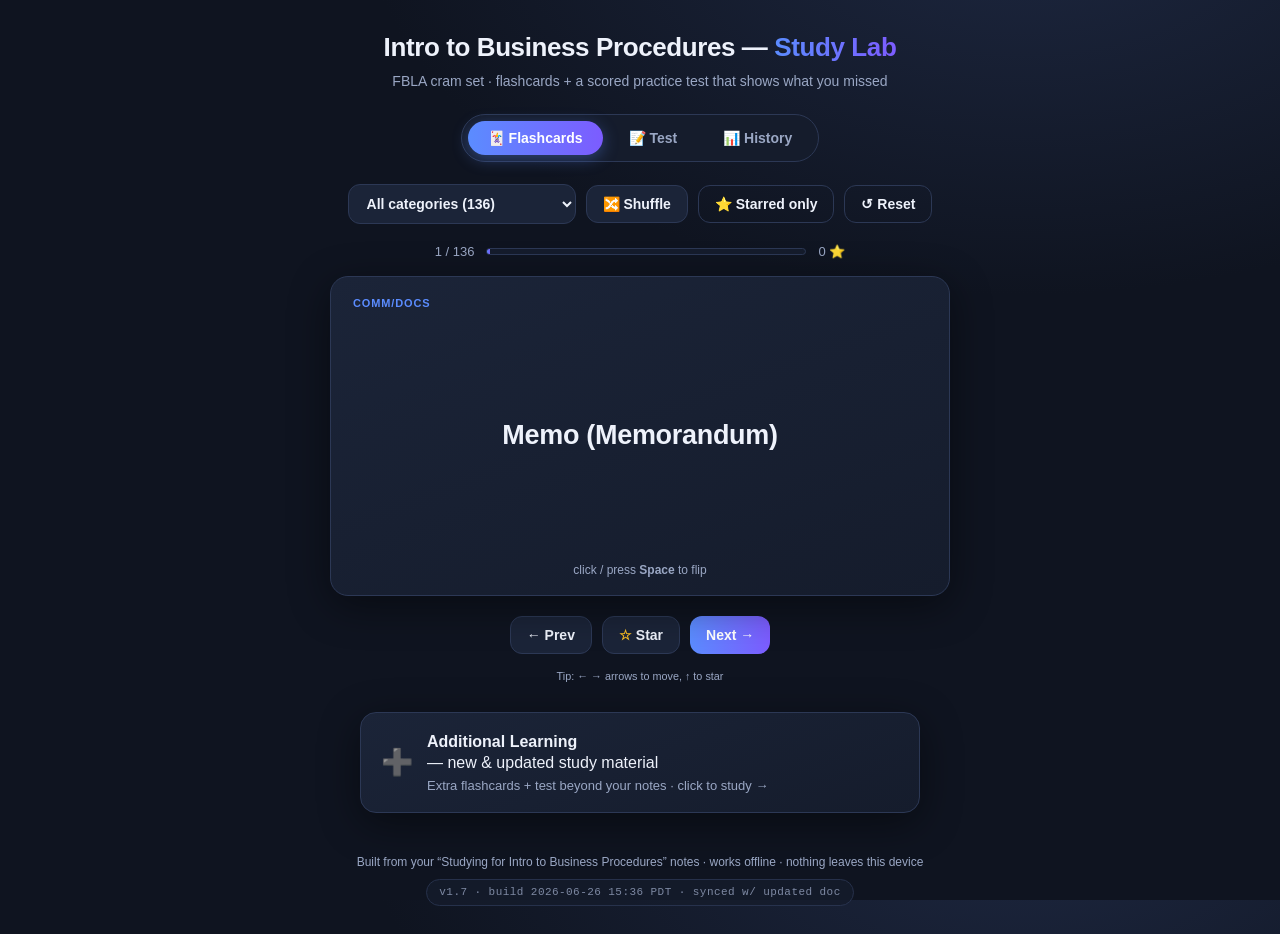
==== commit b960b65c: "v1.7: sync notes set with updated doc (Newly learned section) Pulled the latest Google Doc and added" ====
--- a/index.html
+++ b/index.html
@@ -6,151 +6,7 @@
 <meta name="robots" content="noindex, nofollow, noarchive, nosnippet, noimageindex">
 <meta name="googlebot" content="noindex, nofollow">
 <title>Intro to Business Procedures — Study</title>
-<style>
-  :root{
-    --bg:#0f1420; --bg2:#151c2c; --card:#1b2438; --card2:#222d45;
-    --ink:#eef2fb; --muted:#9aa7c4; --line:#2c3855;
-    --accent:#5b8cff; --accent2:#7c5cff;
-    --good:#34d399; --bad:#fb7185; --warn:#fbbf24;
-    --shadow:0 10px 40px rgba(0,0,0,.45);
-    --radius:18px;
-  }
-  *{box-sizing:border-box;margin:0;padding:0}
-  html,body{height:100%}
-  body{
-    font-family:-apple-system,BlinkMacSystemFont,"Segoe UI",Roboto,Helvetica,Arial,sans-serif;
-    background:radial-gradient(1200px 700px at 80% -10%,#1d2740 0,var(--bg) 55%),var(--bg);
-    color:var(--ink); -webkit-font-smoothing:antialiased; line-height:1.5;
-    min-height:100%; padding-bottom:60px;
-  }
-  .wrap{max-width:880px;margin:0 auto;padding:28px 20px}
-  header.top{text-align:center;margin-bottom:8px}
-  header.top h1{font-size:26px;font-weight:800;letter-spacing:-.4px}
-  header.top h1 .em{background:linear-gradient(90deg,var(--accent),var(--accent2));-webkit-background-clip:text;background-clip:text;-webkit-text-fill-color:transparent}
-  header.top p{color:var(--muted);font-size:14px;margin-top:4px}
-
-  /* Tabs */
-  .tabs{display:flex;gap:6px;justify-content:center;margin:22px 0;background:var(--bg2);
-        border:1px solid var(--line);padding:6px;border-radius:999px;width:max-content;margin-left:auto;margin-right:auto}
-  .tab{border:0;background:transparent;color:var(--muted);font-weight:600;font-size:14px;
-       padding:9px 20px;border-radius:999px;cursor:pointer;transition:.2s}
-  .tab.active{background:linear-gradient(90deg,var(--accent),var(--accent2));color:#fff;box-shadow:0 4px 16px rgba(91,140,255,.35)}
-  .tab:hover:not(.active){color:var(--ink)}
-
-  .source-bar{display:flex;gap:10px;align-items:center;justify-content:center;margin-top:18px;flex-wrap:wrap}
-  .source-bar label{color:var(--muted);font-size:13px;font-weight:600}
-  .extra-banner{max-width:660px;margin:14px auto 0;background:rgba(124,92,255,.13);border:1px solid #4a3d7a;
-    color:#d3c6f7;padding:11px 16px;border-radius:12px;font-size:13px;text-align:center;line-height:1.45}
-
-  .hist-card{background:var(--card);border:1px solid var(--line);border-radius:14px;padding:16px 18px;margin-bottom:12px;
-    box-shadow:0 4px 18px rgba(0,0,0,.25)}
-  .hist-top{display:flex;align-items:baseline;gap:12px;flex-wrap:wrap}
-  .hist-pct{font-size:26px;font-weight:800}
-  .hist-meta{color:var(--muted);font-size:13px}
-  .hist-badge{font-size:11px;font-weight:700;padding:2px 9px;border-radius:999px;border:1px solid var(--line);background:var(--bg2);color:var(--muted)}
-  .hist-badge.extra{background:rgba(124,92,255,.16);border-color:#4a3d7a;color:#d3c6f7}
-  .hist-sub{color:var(--muted);font-size:12px;margin:5px 0 12px;font-variant-numeric:tabular-nums}
-
-  .view{display:none;animation:fade .3s ease}
-  .view.active{display:block}
-  @keyframes fade{from{opacity:0;transform:translateY(8px)}to{opacity:1;transform:none}}
-
-  /* Controls row */
-  .controls{display:flex;flex-wrap:wrap;gap:10px;align-items:center;justify-content:center;margin-bottom:18px}
-  select,.btn{font-family:inherit;font-size:14px;font-weight:600;border-radius:12px;cursor:pointer;border:1px solid var(--line)}
-  select{background:var(--card);color:var(--ink);padding:10px 14px}
-  .btn{background:var(--card);color:var(--ink);padding:10px 16px;transition:.15s}
-  .btn:hover{background:var(--card2);transform:translateY(-1px)}
-  .btn.primary{background:linear-gradient(90deg,var(--accent),var(--accent2));border:0;color:#fff}
-  .btn.primary:hover{filter:brightness(1.08)}
-  .btn.ghost{background:transparent}
-  .btn:disabled{opacity:.4;cursor:not-allowed;transform:none}
-
-  /* Flashcards */
-  .progress{display:flex;align-items:center;gap:12px;justify-content:center;color:var(--muted);font-size:13px;margin-bottom:14px}
-  .bar{flex:1;max-width:320px;height:7px;background:var(--bg2);border-radius:999px;overflow:hidden;border:1px solid var(--line)}
-  .bar > i{display:block;height:100%;background:linear-gradient(90deg,var(--accent),var(--accent2));width:0;transition:width .3s}
-
-  .flashcard{perspective:1600px;margin:0 auto;max-width:620px}
-  .fc-inner{position:relative;width:100%;min-height:320px;transition:transform .55s cubic-bezier(.4,.2,.2,1);transform-style:preserve-3d;cursor:pointer}
-  .fc-inner.flipped{transform:rotateY(180deg)}
-  .face{position:absolute;inset:0;backface-visibility:hidden;-webkit-backface-visibility:hidden;
-        border-radius:var(--radius);padding:34px;display:flex;flex-direction:column;justify-content:center;
-        border:1px solid var(--line);box-shadow:var(--shadow)}
-  .face .cat{position:absolute;top:18px;left:22px;font-size:11px;font-weight:700;letter-spacing:.08em;text-transform:uppercase;color:var(--accent)}
-  .face .hint{position:absolute;bottom:16px;left:0;right:0;text-align:center;font-size:12px;color:var(--muted)}
-  .front{background:linear-gradient(160deg,var(--card),var(--bg2))}
-  .front .term{font-size:27px;font-weight:800;text-align:center;letter-spacing:-.3px}
-  .back{background:linear-gradient(160deg,#1a2742,#161d2e);transform:rotateY(180deg)}
-  .back .term{font-size:17px;font-weight:800;color:var(--accent);margin-bottom:10px;text-align:center}
-  .back .def{font-size:16px;color:var(--ink);text-align:center}
-
-  .fc-actions{display:flex;gap:10px;justify-content:center;margin-top:20px}
-  .pill{display:inline-flex;align-items:center;gap:6px}
-  .star{color:var(--warn)}
-
-  /* Test */
-  .q-meta{display:flex;justify-content:space-between;align-items:center;color:var(--muted);font-size:13px;margin-bottom:8px}
-  #qTimer{font-variant-numeric:tabular-nums;font-weight:700;color:var(--ink)}
-  .timestat{margin-top:10px;font-size:13px;color:var(--muted);font-variant-numeric:tabular-nums;
-    display:inline-block;padding:4px 12px;border:1px solid var(--line);border-radius:999px;background:var(--bg2)}
-  .qcard{background:var(--card);border:1px solid var(--line);border-radius:var(--radius);padding:24px;box-shadow:var(--shadow)}
-  .qnum{font-size:12px;font-weight:700;letter-spacing:.08em;text-transform:uppercase;color:var(--accent)}
-  .qtext{font-size:18px;font-weight:700;margin:8px 0 18px;line-height:1.45}
-  .opts{display:flex;flex-direction:column;gap:10px}
-  .opt{display:flex;gap:12px;align-items:flex-start;text-align:left;width:100%;background:var(--bg2);
-       border:1.5px solid var(--line);border-radius:12px;padding:14px 16px;color:var(--ink);cursor:pointer;
-       font-size:15px;font-weight:500;transition:.15s;font-family:inherit}
-  .opt:hover{border-color:var(--accent);background:var(--card2)}
-  .opt .key{flex:none;width:24px;height:24px;border-radius:7px;background:var(--card);border:1px solid var(--line);
-            display:grid;place-items:center;font-size:13px;font-weight:800;color:var(--muted)}
-  .opt.selected{border-color:var(--accent);background:rgba(91,140,255,.12)}
-  .opt.selected .key{background:var(--accent);color:#fff;border-color:var(--accent)}
-  .opt.correct{border-color:var(--good);background:rgba(52,211,153,.13)}
-  .opt.correct .key{background:var(--good);color:#06281c;border-color:var(--good)}
-  .opt.wrong{border-color:var(--bad);background:rgba(251,113,133,.13)}
-  .opt.wrong .key{background:var(--bad);color:#3a0c14;border-color:var(--bad)}
-  .opt.locked{cursor:default}
-  .nav{display:flex;justify-content:space-between;gap:10px;margin-top:18px}
-
-  .dots{display:flex;flex-wrap:wrap;gap:6px;justify-content:center;margin-top:18px}
-  .dot{width:13px;height:13px;border-radius:50%;background:var(--line);border:0;cursor:pointer;transition:.15s}
-  .dot.answered{background:var(--accent)}
-  .dot.current{outline:2px solid var(--ink);outline-offset:2px}
-
-  /* Results */
-  .score-hero{text-align:center;padding:30px 20px;background:linear-gradient(160deg,var(--card),var(--bg2));
-              border:1px solid var(--line);border-radius:var(--radius);box-shadow:var(--shadow);margin-bottom:20px}
-  .ring{--p:0;width:150px;height:150px;border-radius:50%;margin:0 auto 14px;display:grid;place-items:center;
-        background:conic-gradient(var(--accent) calc(var(--p)*1%),var(--bg2) 0)}
-  .ring > div{width:120px;height:120px;border-radius:50%;background:var(--card);display:grid;place-items:center;flex-direction:column}
-  .ring .pct{font-size:34px;font-weight:800}
-  .ring .frac{font-size:13px;color:var(--muted)}
-  .grade{font-size:20px;font-weight:800;margin-top:4px}
-  .score-hero p.msg{color:var(--muted);margin-top:6px}
-  .score-actions{display:flex;gap:10px;justify-content:center;margin-top:18px;flex-wrap:wrap}
-
-  .review-h{font-size:15px;font-weight:800;margin:24px 0 12px;color:var(--muted);text-transform:uppercase;letter-spacing:.06em}
-  .rev{background:var(--card);border:1px solid var(--line);border-left-width:4px;border-radius:12px;padding:16px 18px;margin-bottom:12px}
-  .rev.miss{border-left-color:var(--bad)}
-  .rev.hit{border-left-color:var(--good)}
-  .rev .rq{font-weight:700;margin-bottom:10px}
-  .rev .line{font-size:14px;margin:3px 0;display:flex;gap:8px}
-  .rev .tag{font-weight:700}
-  .rev .tag.you{color:var(--bad)}
-  .rev .tag.ans{color:var(--good)}
-  .rev .why{font-size:13px;color:var(--muted);margin-top:8px;padding-top:8px;border-top:1px dashed var(--line)}
-
-  .empty{text-align:center;color:var(--muted);padding:40px}
-  footer{text-align:center;color:var(--muted);font-size:12px;margin-top:40px}
-  footer .version{margin-top:8px;font-family:ui-monospace,SFMono-Regular,Menlo,Consolas,monospace;
-    font-size:11px;letter-spacing:.04em;color:var(--muted);opacity:.8;
-    display:inline-block;padding:4px 12px;border:1px solid var(--line);border-radius:999px;background:var(--bg2)}
-  @media(max-width:560px){
-    .face{padding:26px}.front .term{font-size:23px}.qtext{font-size:16px}
-    header.top h1{font-size:21px}
-  }
-</style>
+<link rel="stylesheet" href="styles.css">
 </head>
 <body>
 <div class="wrap">
@@ -158,17 +14,6 @@
     <h1>Intro to Business Procedures — <span class="em">Study Lab</span></h1>
     <p>FBLA cram set · flashcards + a scored practice test that shows what you missed</p>
   </header>
-
-  <div class="source-bar">
-    <label for="sourceSel">Studying:</label>
-    <select id="sourceSel">
-      <option value="notes">📄 Your Notes (from the doc)</option>
-      <option value="extra">➕ Additional Learning (supplementary)</option>
-    </select>
-  </div>
-  <div id="extraBanner" class="extra-banner" style="display:none">
-    ➕ <b>Additional Learning</b> — extra material on these topics for deeper practice. This is <b>NOT</b> from your original notes/doc.
-  </div>
 
   <div class="tabs">
     <button class="tab active" data-view="cards">🃏 Flashcards</button>
@@ -216,7 +61,6 @@
 
   <!-- TEST -->
   <section class="view" id="view-test">
-    <!-- quiz running -->
     <div id="quizRun">
       <div class="controls">
         <select id="qCatSel"></select>
@@ -242,8 +86,6 @@
         <div class="dots" id="qDots"></div>
       </div>
     </div>
-
-    <!-- results -->
     <div id="quizResults" style="display:none"></div>
   </section>
 
@@ -257,817 +99,24 @@
     <div id="histReview" style="display:none"></div>
   </section>
 
+  <!-- Link to the separate Additional Learning page -->
+  <a class="next-page-link" href="additional.html">
+    <span class="npl-icon">➕</span>
+    <span class="npl-text">
+      <b>Additional Learning</b> — new &amp; updated study material
+      <small>Extra flashcards + test beyond your notes · click to study →</small>
+    </span>
+  </a>
+
   <footer>
     Built from your “Studying for Intro to Business Procedures” notes · works offline · nothing leaves this device
-    <div class="version">v1.4 · build 2026-06-26 11:28 PDT</div>
+    <div class="version">v1.7 · build 2026-06-26 15:36 PDT · synced w/ updated doc</div>
   </footer>
 </div>
 
-<script>
-/* ============ DATA ============ */
-const CARDS = [
- // Communication & Documents
- ["Comm/Docs","Memo (Memorandum)","A brief, INTERNAL document used to share information, updates, or directives within an organization. Contrast with letters, which are EXTERNAL."],
- ["Comm/Docs","Block Format","Standard business letter format: all text left-aligned, single-spaced paragraphs, double space between paragraphs, no indentation."],
- ["Comm/Docs","Letterhead","Professionally designed heading at the top of stationery featuring company name, logo, address, and contact details."],
- ["Comm/Docs","Stationery","Branded writing materials and office supplies used for official communication and branding."],
- ["Comm/Docs","Agenda","A list of topics or items to be discussed at a meeting, distributed to attendees beforehand."],
- ["Comm/Docs","Minutes","The official written record of what was discussed and decided at a meeting (attendees, date, agenda, decisions, action items)."],
- ["Comm/Docs","Internal Signature","Identifies the sender within the company WITHOUT the company name. Used for documents sent within the organization."],
- ["Comm/Docs","Enclosure vs Copy Notation","Enclosure tells the reader extra documents are included; Copy notation tells them who else received the letter (like cc)."],
- ["Comm/Docs","Business Letter 5 C's","Clear, Concise, Courteous, Complete, Correct."],
- ["Comm/Docs","Colloquial Language","Informal words/phrases used in ordinary conversation. NOT appropriate for professional business writing."],
- ["Comm/Docs","Second-Page Heading Rule","On page 2+ of a letter/memo, the heading must include the addressee name, page number, and date."],
- ["Comm/Docs","Proofreading","Checking documents for accuracy in content, grammar, spelling, and punctuation — always the final step before distributing."],
-
- // Mail
- ["Mail","Express Mail","Fastest USPS service: overnight / 1-day delivery. Most expensive."],
- ["Mail","Priority Mail","USPS service delivering in 1–3 business days. Middle ground between Express and First-Class."],
- ["Mail","First-Class Mail","Standard mail for letters, bills, and correspondence. 1–5 business days, up to 13 oz."],
- ["Mail","Parcel Post","USPS service for large, heavy, non-letter packages. 2–8 days. Cheapest for heavy items."],
- ["Mail","Certified Mail","Provides proof of mailing and delivery confirmation (signature). Same speed as First-Class. Used for legal documents."],
- ["Mail","Registered Mail","Maximum-security USPS service: tracked at every step and insured. For valuables."],
- ["Mail","Mail Speed Ranking","Express (1 day) > Priority (1–3) > First-Class (1–5) > Parcel Post (2–8)."],
-
- // Ownership
- ["Ownership","Sole Proprietorship","Owned by one person. Easiest to start. Owner has UNLIMITED personal liability — personal and business assets are legally the same. Pass-through taxation."],
- ["Ownership","Partnership","Owned by 2+ people. General partners have unlimited liability; limited partners are liable only up to their investment. Pass-through taxation."],
- ["Ownership","LLC (Limited Liability Company)","Offers limited liability protection WITH pass-through taxation. Easier than a corporation, more protection than a partnership."],
- ["Ownership","C Corporation","A separate legal entity from owners (shareholders). Strongest liability protection, can raise capital via stock, perpetual existence — but faces DOUBLE taxation."],
- ["Ownership","S Corporation","A corporation structured to AVOID double taxation; profits/losses pass to personal income. Must file with the IRS and meet limits (≤100 shareholders, no non-resident aliens)."],
- ["Ownership","Cooperative","Owned and operated for the benefit of its members (user-owners), who share profits. # of shares does NOT equal voting power."],
- ["Ownership","Franchise","A contractual agreement to use the name and sell the products/services of a company in a designated geographic area."],
- ["Ownership","Nonprofit / 501(c)(3)","Does public or religious work; cannot distribute profits to members or political campaigns. Must get tax-exempt status from the IRS."],
- ["Ownership","Limited Liability","Owners are only liable up to the amount they invested. Protects personal assets."],
- ["Ownership","DBA (Doing Business As)","A trade/fictitious name. Gives NO legal protection but may be legally required to operate under a name different from your legal name."],
-
- // Finance & Accounting
- ["Finance","Balance Sheet","A financial snapshot at a point in time: Assets = Liabilities + Owner's Equity."],
- ["Finance","Net Income","Revenue minus ALL expenses — the 'bottom line.'"],
- ["Finance","Gross Profit","Revenue minus Cost of Goods Sold."],
- ["Finance","Accounts Payable","Money a company OWES to suppliers/vendors for goods received but not yet paid for. A liability."],
- ["Finance","Accounts Receivable","Money OWED TO a company by its customers for credit sales. A current asset."],
- ["Finance","Liabilities","Creditors' claims to the assets of a business — what the company owes."],
- ["Finance","Owner's Equity","An owner's claim to the assets of a business. Assets minus Liabilities."],
- ["Finance","Working Capital","Current Assets minus Current Liabilities. Measures short-term liquidity/health."],
- ["Finance","Current Assets","Assets expected to be used or converted to cash within one year (cash, inventory, accounts receivable)."],
- ["Finance","Fixed Assets","Long-term assets providing benefits for more than one year (building, land, machinery)."],
- ["Finance","Petty Cash","A small fund kept on hand for minor incidental office expenses. Always documented with receipts."],
- ["Finance","Imprest System","A FIXED petty cash fund that is replenished back to its original set amount after expenditures (start $200, spend $150, replenish $150)."],
- ["Finance","Voucher","A document that authorizes payment to a vendor AFTER confirming goods/services were received."],
- ["Finance","Three-Way Match","Matching three documents before authorizing vendor payment: (1) Purchase Order, (2) Receiving Report, (3) Vendor Invoice."],
- ["Finance","Purchase Requisition","An INTERNAL document requesting permission to buy something — goes to purchasing for approval BEFORE a Purchase Order is issued."],
- ["Finance","Bank Reconciliation","Comparing a company's book records with the bank's statement; adjusts for outstanding checks, deposits in transit, fees, and errors."],
- ["Finance","Compound Interest","Interest calculated on your principal PLUS previously earned interest — interest is added to the balance, then the next period earns on the new total."],
- ["Finance","GAAP","Generally Accepted Accounting Principles — the standard rules for financial reporting in the U.S."],
- ["Finance","Journal (Accounting)","The first book of entry where daily transactions are recorded chronologically before posting to the ledger. Provides an audit trail."],
- ["Finance","W-2 Form","The tax form an employer sends each employee and the IRS at year-end, reporting annual wages and taxes withheld."],
-
- // Management & Leadership
- ["Management","4 Functions of Management (POLC)","Planning, Organizing, Leading/Directing, Controlling."],
- ["Management","3 Levels of Management","Executive/Top (CEO — vision/strategy), Middle (department heads — implement strategy), Line/Supervisory (team leads — day-to-day)."],
- ["Management","Line Authority","Direct chain of command — a manager's direct authority over subordinates."],
- ["Management","Staff Authority","Advisory authority only — provides expertise/recommendations, no direct command."],
- ["Management","Functional Authority","A specialist's authority across departments for a specific function."],
- ["Management","Laissez-Faire Leadership","'Hands-off' style — the leader gives team members freedom with minimal direction. Best with skilled, self-motivated teams."],
- ["Management","Autocratic Leadership","The leader makes decisions alone without consulting subordinates."],
- ["Management","Democratic Leadership","The leader collaborates and seeks team input before deciding."],
- ["Management","Transformational Leadership","Focuses on inspiring and motivating employees to innovate and exceed expectations."],
- ["Management","Servant Leadership","Focuses on the growth, needs, and well-being of team members, often over the leader's own."],
- ["Management","SWOT Analysis","Strengths, Weaknesses, Opportunities, Threats — a strategic planning tool for evaluating an organization's position."],
- ["Management","Eisenhower Matrix","Prioritizes tasks in 4 quadrants: Do First (urgent+important), Schedule (important, not urgent), Delegate (urgent, not important), Eliminate (neither)."],
- ["Management","SMART Goals","Specific, Measurable, Achievable, Relevant, Time-bound."],
- ["Management","Organizational Chart","A visual hierarchy showing reporting relationships. Solid lines = direct authority; dashed lines = functional/secondary relationships."],
- ["Management","Vision vs Mission","Vision = future aspiration ('what we want to become'). Mission = present purpose ('what we do and how')."],
- ["Management","Operations Management","Overseeing day-to-day processes (shipping, manufacturing, quality) to keep them running smoothly."],
- ["Management","Quorum","The minimum number of people that must be present to conduct business at a meeting."],
- ["Management","Pareto Principle (80/20)","Roughly 80% of results come from 20% of the tasks — tackle that vital 20% first."],
-
- // Economics
- ["Economics","Capitalism","An economic system where private individuals own and operate the majority of businesses."],
- ["Economics","Socialism","An economic system where the government owns the means of production."],
- ["Economics","Communism","An economic system where the factors of production are owned and directed by the state."],
- ["Economics","Microeconomics","The study of individual and business-level economic decisions."],
- ["Economics","Macroeconomics","The study of how the whole/aggregate economy behaves: inflation, GDP, price levels, unemployment."],
- ["Economics","GDP","Gross Domestic Product — the total market value of all goods and services produced within a country in a given period."],
- ["Economics","Scarcity","The fundamental economic problem: unlimited wants vs. limited resources."],
- ["Economics","Factors of Production","Land, Labor, and Capital."],
- ["Economics","Cartel vs Trust","A cartel is companies COLLUDING while keeping autonomy (easy to leave). A trust is companies MERGING under trustees (hard to leave)."],
- ["Economics","Antitrust Laws","Laws that promote competition and prevent monopolies. Enforced by the FTC."],
- ["Economics","FTC","Federal Trade Commission — enforces antitrust laws, handles consumer complaints, promotes competition."],
- ["Economics","Business Cycle Stages","Expansion → Peak/Boom → Contraction/Recession → Trough/Depression, then repeats."],
-
- // Technology & Info Processing
- ["Technology","Modem vs Router","A modem connects the home/office TO the internet (via an ISP). A router connects devices WITHIN the local network (LAN)."],
- ["Technology","Operating System (OS)","Software that controls computer operations, maintains files, runs applications, and manages hardware devices."],
- ["Technology","Hardware vs Software","Hardware = physical components (monitor, printer, motherboard). Software = the programs and operating information."],
- ["Technology","Server","A computer that stores data and application software for all workstations in a building or network."],
- ["Technology","Intranet","An organization's internal communications network for employees only — not public."],
- ["Technology","OCR","Optical Character Recognition — turns scanned PDFs and images into editable text."],
- ["Technology","Primary Key","A unique identifier for each record in a database table (e.g., Customer ID). Cannot be null; no duplicates."],
- ["Technology","Foreign Key","A field that links tables together. CAN be null and there can be multiple."],
- ["Technology","Relational Database","A database that understands relationships between lists/tables, connected by keys."],
- ["Technology","PDF","Portable Document Format — preserves layout and embedded fonts across ALL devices. Best for a final, fixed-layout document."],
- ["Technology","Information Processing Cycle","Input → Processing → Output → Storage."],
- ["Technology","Batch vs Real-Time Processing","Batch = grouped data processed at intervals (monthly payroll). Real-time = processed instantly as it occurs (e-commerce inventory)."],
- ["Technology","Data Mining","Extracting and finding significant patterns in large datasets using software."],
- ["Technology","SELECT Query","Retrieves data without changing it — the most common query. Components: SELECT, FROM, WHERE, ORDER BY."],
-
- // Filing & Records
- ["Records","Tickler File","A date-based reminder system using 31 daily folders + 12 monthly folders to 'tickle' your memory about upcoming deadlines."],
- ["Records","Retention Schedule","A schedule showing how long types of records must be kept before destruction. Default to the longest applicable period; stop destroying during a legal hold."],
- ["Records","Records Lifecycle","Creation → Maintenance/Use → Disposition (destruction or archive)."],
- ["Records","ARMA Filing Rules","Index unit-by-unit; case doesn't matter; 'nothing comes before something'; remove punctuation; numbers file before letters; file last name first."],
- ["Records","Chronological Filing","Files stored by date. Using YYYY-MM-DD naming makes them sort automatically."],
- ["Records","5 Steps of Filing","Inspecting → Indexing → Coding → Sorting → Storing."],
- ["Records","Microfiche","A microfilm storage medium with tiny photographic images of documents on small sheets of film — old-school archival tech."],
- ["Records","3-2-1 Rule","For record storage: 3 copies, 2 different formats, 1 offsite."],
-
- // Ethics, Safety, Law, Career
- ["Ethics/Law","Sarbanes-Oxley Act (SOX)","A 2002 federal law requiring CEOs/CFOs to approve financial statements (criminally liable), mandating annual audits, and protecting whistleblowers. Goal: protect investors."],
- ["Ethics/Law","ADA","Americans with Disabilities Act — employers (15+ employees) must provide accommodations and equal opportunity; public places/services must be accessible."],
- ["Ethics/Law","FLSA","Fair Labor Standards Act — mandates 1.5× overtime pay, recordkeeping, federal minimum wage, and child-labor restrictions. Enforced by the Dept. of Labor."],
- ["Ethics/Law","EEOC","Equal Employment Opportunity Commission — prohibits employment discrimination based on age, gender, race, national origin, etc."],
- ["Ethics/Law","HIPAA","Protects specific health information from being disclosed without patient consent."],
- ["Ethics/Law","Ergonomics","The study of designing workstations/equipment to minimize strain and injury. Monitor at eye level, feet flat, wrists neutral, lower back supported."],
- ["Ethics/Law","Confidentiality","Protecting sensitive information from unauthorized access — lock screens, secure documents, follow privacy policies."],
- ["Ethics/Law","Least Privilege","Granting access to information only up to what is necessary for someone's role."],
- ["Ethics/Law","EULA","End-User License Agreement — a legally ENFORCEABLE contract between software publisher and user, not just a suggestion."],
- ["Ethics/Law","Copyright","The exclusive legal right given to creators over their own original works."],
- ["Ethics/Law","Social Security Act","Provides benefits for the elderly, blind, disabled, and unemployed. Funded by worker/employer taxes."],
- ["Ethics/Law","Unemployment Insurance (UI)","Benefits for workers laid off involuntarily for reasons out of their control. Funded by employer taxes. Different from severance (paid by the company)."],
- ["Career","Elevator Pitch","A 30–60 second concise, persuasive overview designed to generate interest in a person, idea, or product."],
- ["Career","Follow-Up Letter","Sent after a job interview to thank the interviewer — a standard professional practice."],
- ["Career","SPOC","Single Point of Contact — a designated person responsible for all communications on a specific client, project, or task."],
- ["Career","Micro-credentials","Short, stackable programs teaching specific skills (e.g., Coursera), usually awarding a digital badge/certificate."],
-];
-
-const QUESTIONS = [
- {cat:"Comm/Docs", q:"What is the key difference between a memo and a letter?",
-  opts:["A memo is internal; a letter is external","A memo is external; a letter is internal","A memo is handwritten; a letter is typed","There is no difference"],
-  a:0, why:"Memos = INTERNAL communication within an organization. Letters = EXTERNAL communication."},
- {cat:"Comm/Docs", q:"In block format, how are all the lines aligned?",
-  opts:["Centered","Right-aligned","Left-aligned (flush left)","Indented first line"],
-  a:2, why:"Block format = all text left-aligned, single-spaced paragraphs, double space between them, no indentation."},
- {cat:"Comm/Docs", q:"What is the official written record of what was discussed and decided at a meeting?",
-  opts:["The agenda","The minutes","The memo","The itinerary"],
-  a:1, why:"Minutes are the official record (attendees, date, agenda, decisions, action items). The agenda is the list of topics planned beforehand."},
- {cat:"Mail", q:"Which mail service is the FASTEST?",
-  opts:["First-Class Mail","Priority Mail","Express Mail","Parcel Post"],
-  a:2, why:"Speed ranking: Express (1 day) > Priority (1–3) > First-Class (1–5) > Parcel Post (2–8)."},
- {cat:"Mail", q:"You need to send a large, heavy, non-letter package as cheaply as possible. Which USPS service fits best?",
-  opts:["Express Mail","Parcel Post","Certified Mail","Registered Mail"],
-  a:1, why:"Parcel Post is for large, heavy, non-letter packages — the cheapest option for heavy items (2–8 days)."},
- {cat:"Mail", q:"You must mail a legal document and need proof it was delivered (a signature). Which service?",
-  opts:["First-Class Mail","Certified Mail","Parcel Post","Express Mail"],
-  a:1, why:"Certified Mail provides proof of mailing and delivery confirmation (signature) — used for legal documents. Same speed as First-Class."},
- {cat:"Mail", q:"Which USPS service offers MAXIMUM security and is used for valuables?",
-  opts:["Priority Mail","Registered Mail","First-Class Mail","Parcel Post"],
-  a:1, why:"Registered Mail is tracked at every step and insured — maximum security, used for valuables."},
- {cat:"Ownership", q:"A small business wants LIMITED LIABILITY with PASS-THROUGH taxation. Which structure fits best?",
-  opts:["Sole Proprietorship","General Partnership","LLC","C Corporation"],
-  a:2, why:"An LLC gives limited liability protection while passing profits/losses through to owners' personal taxes."},
- {cat:"Ownership", q:"Which statement is TRUE of a sole proprietorship?",
-  opts:["It is a separate legal entity from its owner","The owner has unlimited personal liability","It can easily sell stock to raise capital","It faces double taxation"],
-  a:1, why:"In a sole proprietorship the owner and business are legally one and the same — unlimited personal liability."},
- {cat:"Ownership", q:"What is the main drawback of a C Corporation?",
-  opts:["Unlimited personal liability","It cannot raise capital","Double taxation","Owner and business assets are the same"],
-  a:2, why:"A C Corp pays corporate income tax, then shareholders pay tax on dividends — double taxation. An S Corp avoids this."},
- {cat:"Finance", q:"The balance sheet equation is:",
-  opts:["Assets = Liabilities + Owner's Equity","Assets = Revenue − Expenses","Revenue = Assets + Liabilities","Net Income = Assets − Equity"],
-  a:0, why:"Assets = Liabilities + Owner's Equity — the balance sheet always balances."},
- {cat:"Finance", q:"Net Income is calculated as:",
-  opts:["Revenue − Cost of Goods Sold","Revenue − All Expenses","Assets − Liabilities","Current Assets − Current Liabilities"],
-  a:1, why:"Net Income = Revenue − ALL Expenses (the bottom line). Revenue − COGS is Gross Profit."},
- {cat:"Finance", q:"Which three documents make up a 'three-way match' before paying a vendor?",
-  opts:["Invoice, receipt, check","Purchase Order, Receiving Report, Vendor Invoice","Budget, ledger, journal","Requisition, voucher, W-2"],
-  a:1, why:"Three-way match = Purchase Order + Receiving Report + Vendor Invoice, all confirmed before authorizing payment."},
- {cat:"Finance", q:"A petty cash reconciliation shows receipts are short by $7. What is the correct action?",
-  opts:["Ignore it since it's small","Record the $7 as a shortage (cash short/over) and replenish the fund","Take $7 from your own wallet quietly","Close the petty cash fund permanently"],
-  a:1, why:"Mark the overage/shortage at period end, then replenish the imprest fund back to its original amount — keep the paper trail."},
- {cat:"Finance", q:"In an imprest petty cash system, after you spend money the fund is:",
-  opts:["Left at the lower balance","Replenished back to its original fixed amount","Doubled for next month","Converted to a checking account"],
-  a:1, why:"An imprest system keeps a FIXED amount — you replenish exactly what was spent to return to the original total."},
- {cat:"Finance", q:"Which INTERNAL document requests permission to buy something BEFORE a Purchase Order is issued?",
-  opts:["Voucher","Purchase requisition","Invoice","Receiving report"],
-  a:1, why:"A purchase requisition is the internal request that goes to purchasing for approval before a PO is created."},
- {cat:"Finance", q:"Which document authorizes payment to a vendor AFTER confirming goods/services were received?",
-  opts:["Purchase requisition","Voucher","Agenda","Journal entry"],
-  a:1, why:"A voucher authorizes payment to a vendor once goods/services are confirmed received."},
- {cat:"Technology", q:"What does a router do (vs. a modem)?",
-  opts:["Connects your home to the internet via an ISP","Connects devices within a local network (LAN)","Stores backup files","Scans documents into text"],
-  a:1, why:"A router connects devices to each other within a LAN; a MODEM connects the home/office to the internet via an ISP."},
- {cat:"Technology", q:"In a database table, a primary key must:",
-  opts:["Be unique and cannot be null","Always be null","Link to many other tables","Contain only text"],
-  a:0, why:"A primary key uniquely identifies each record — it cannot be null and has no duplicates. Foreign keys link tables and can be null."},
- {cat:"Technology", q:"Which file format best preserves layout and fonts across all devices?",
-  opts:[".TXT",".DOCX",".PDF",".CSV"],
-  a:2, why:"PDF preserves layout and embeds fonts so it looks identical everywhere — best for a final, fixed document."},
- {cat:"Technology", q:"Which file format supports TRANSPARENT backgrounds and is best for logos and graphics?",
-  opts:[".JPG",".PNG",".CSV",".TXT"],
-  a:1, why:"PNG supports transparency and sharp edges — ideal for logos/graphics. JPG is compressed, best for photos."},
- {cat:"Technology", q:"In Excel, which function key opens the 'Save As' dialog box?",
-  opts:["F2","F5","F9","F12"],
-  a:3, why:"F12 = Save As. (F2 enters the cell, F4 toggles absolute reference, F7 is spellcheck.)"},
- {cat:"Technology", q:"In Excel, which function key changes a cell reference to ABSOLUTE (e.g., $E$2)?",
-  opts:["F2","F4","F7","F11"],
-  a:1, why:"F4 toggles absolute reference ($). Absolute references stay fixed when you copy/drag a formula."},
- {cat:"Technology", q:"In a SQL SELECT query, which keyword FILTERS rows to those meeting a condition?",
-  opts:["FROM","ORDER BY","WHERE","SELECT"],
-  a:2, why:"WHERE filters rows by criteria. SELECT picks columns, FROM names the table, ORDER BY sorts the results."},
- {cat:"Operations", q:"Your printer shows repeated paper jams. What is the FIRST troubleshooting step?",
-  opts:["Replace every internal module preemptively","Clear the paper path (and remove any torn scraps)","Buy a new printer","Call the manufacturer for a refund"],
-  a:1, why:"Start with the least invasive fix: clear the paper path first; torn scraps under rollers can trigger false jam sensors."},
- {cat:"Operations", q:"For print/reprographics, at what minimum resolution should images generally be submitted?",
-  opts:["72 DPI","150 DPI","300 DPI","30 DPI"],
-  a:2, why:"Submit images at 300 DPI or higher for print; CMYK is the standard color mode for printing."},
- {cat:"Operations", q:"What does ergonomics fix in a workstation showing wrist pain, a low monitor, and dangling feet?",
-  opts:["Raise the monitor to eye level, support wrists neutral, get feet flat on the floor","Buy a faster computer","Lower the lighting","Add a second monitor"],
-  a:0, why:"Ergonomics: monitor top at/just below eye level, wrists in line with forearms, feet flat — everything supported and straight."},
- {cat:"Operations", q:"What is the FIRST step when handling a difficult/upset customer?",
-  opts:["Offer a refund immediately","Paraphrase their concern to confirm understanding (active listening)","Transfer them to a manager","End the call politely"],
-  a:1, why:"Active listening first — paraphrase the customer's concern to confirm you understand before solving."},
- {cat:"Records", q:"Which best describes a tickler file?",
-  opts:["A list of employee complaints","A date-based reminder system (31 daily + 12 monthly folders)","A backup of the company server","A type of business letter"],
-  a:1, why:"A tickler file uses 31 daily + 12 monthly folders to 'tickle' your memory about upcoming deadlines."},
- {cat:"Records", q:"When purging records, what should you do FIRST?",
-  opts:["Shred everything immediately","Check the retention schedule and confirm no legal hold applies","Email customers for permission","Archive everything to the cloud"],
-  a:1, why:"Always verify the retention schedule and that no litigation/legal hold applies before destroying any records."},
- {cat:"Records", q:"When a custom policy says keep records 3 years but the default schedule says 7 years, you keep them for:",
-  opts:["3 years","7 years (the longest applicable period)","5 years (the average)","Forever"],
-  a:1, why:"Default to the LONGEST applicable retention period — so 7 years here."},
- {cat:"Records", q:"Under ARMA rules, how is the business name 'The Coffee Shop' indexed (filed)?",
-  opts:["Under T for 'The'","Under C — 'The' is dropped (or moved to the end)","Under S for 'Shop'","It cannot be filed alphabetically"],
-  a:1, why:"Businesses are filed as written, but a leading 'The' is omitted (or filed last) — so it indexes under 'Coffee Shop'."},
- {cat:"Records", q:"What is the FIRST of the five steps of filing?",
-  opts:["Coding","Sorting","Inspecting","Storing"],
-  a:2, why:"Order: Inspecting → Indexing → Coding → Sorting → Storing. Inspecting checks the doc is released/ready to file."},
- {cat:"Ethics/Law", q:"Which statement about EULAs (End-User License Agreements) is most accurate?",
-  opts:["They are suggestions, not enforceable","They are legally enforceable contracts","They only apply to free software","They expire after one use"],
-  a:1, why:"A EULA is a legally enforceable contract between the software publisher and the user — not just a suggestion."},
- {cat:"Ethics/Law", q:"Confidentiality in an office primarily means:",
-  opts:["Sharing information freely with coworkers","Protecting sensitive information from unauthorized access","Keeping the office quiet","Backing up files daily"],
-  a:1, why:"Confidentiality = protecting sensitive information from unauthorized access (lock screens, secure docs, follow privacy policy)."},
- {cat:"Ethics/Law", q:"Sarbanes-Oxley (SOX) primarily aims to:",
-  opts:["Protect investors through corporate financial accountability","Set the federal minimum wage","Protect employees with disabilities","Regulate the mail system"],
-  a:0, why:"SOX requires CEOs/CFOs to approve financials, mandates audits, and protects whistleblowers — all to protect investors."},
- {cat:"Ethics/Law", q:"The ADA requires employers to provide accommodations when they have at least how many employees?",
-  opts:["5","10","15","50"],
-  a:2, why:"The ADA generally applies to employers with 15 or more employees."},
- {cat:"Ethics/Law", q:"The FLSA (Fair Labor Standards Act) mandates overtime pay at what rate, and after how many hours?",
-  opts:["2× pay after 35 hours/week","1.5× pay after 40 hours/week","1.25× pay after 45 hours/week","Same rate, no overtime required"],
-  a:1, why:"FLSA mandates 1.5× the regular rate for hours worked beyond 40 in a week, plus minimum wage and recordkeeping rules."},
- {cat:"Ethics/Law", q:"HIPAA protects which type of information from disclosure without consent?",
-  opts:["Financial records","Health information","Employee performance reviews","Trade secrets"],
-  a:1, why:"HIPAA protects specific health information from being disclosed without patient consent."},
- {cat:"Management", q:"The 4 functions of management (POLC) are:",
-  opts:["Plan, Order, Lead, Calculate","Planning, Organizing, Leading, Controlling","Produce, Operate, Launch, Close","People, Operations, Logistics, Capital"],
-  a:1, why:"POLC = Planning, Organizing, Leading/Directing, Controlling."},
- {cat:"Management", q:"A 'hands-off' leader who gives skilled employees autonomy with minimal supervision uses which style?",
-  opts:["Autocratic","Democratic","Laissez-faire","Transactional"],
-  a:2, why:"Laissez-faire (delegative) leadership is hands-off — best with highly skilled, self-motivated teams."},
- {cat:"Management", q:"On an organizational chart, a DASHED line usually represents:",
-  opts:["The CEO","A direct chain of command","A functional/secondary reporting relationship","An empty position"],
-  a:2, why:"Solid lines = direct-line authority; dashed lines = functional or secondary relationships (e.g., matrix structures)."},
- {cat:"Management", q:"What does the SMART in SMART goals stand for?",
-  opts:["Simple, Modern, Accurate, Real, Tested","Specific, Measurable, Achievable, Relevant, Time-bound","Strategic, Managed, Audited, Reviewed, Tracked","Smart, Motivated, Active, Ready, Tough"],
-  a:1, why:"SMART = Specific, Measurable, Achievable, Relevant, Time-bound."},
- {cat:"Management", q:"On the Eisenhower Matrix, a task that is URGENT but NOT important should be:",
-  opts:["Done first","Scheduled for later","Delegated","Eliminated"],
-  a:2, why:"Urgent + Important = Do first; Important + not urgent = Schedule; Urgent + not important = Delegate; Neither = Eliminate."},
- {cat:"Management", q:"From highest to lowest, the three levels of management are:",
-  opts:["Line → Middle → Executive","Executive/Top → Middle → Line/Supervisory","Middle → Executive → Line","Supervisory → Executive → Middle"],
-  a:1, why:"Top/Executive (vision/strategy) → Middle (implements strategy) → Line/Supervisory (day-to-day operations)."},
- {cat:"Economics", q:"Cartels and trusts both create monopoly power. How do they differ?",
-  opts:["A cartel merges companies; a trust keeps them separate","In a cartel companies keep autonomy and can leave easily; a trust merges them under trustees and is hard to leave","They are the same thing","A trust is legal; a cartel is always illegal"],
-  a:1, why:"Cartel = colluding but autonomous companies (easy to leave). Trust = companies merged under trustees (hard to leave)."},
- {cat:"Economics", q:"GDP (Gross Domestic Product) measures:",
-  opts:["A company's yearly profit","The total market value of all goods and services produced in a country in a period","The national unemployment rate","The amount of money the government prints"],
-  a:1, why:"GDP = total market value of all goods/services produced within a country in a given time period."},
- {cat:"Economics", q:"In which economic system does the GOVERNMENT own the means of production?",
-  opts:["Capitalism","Socialism","Free market","Monopolistic competition"],
-  a:1, why:"Socialism = government owns the means of production. Capitalism = private individuals own most businesses."},
- {cat:"Economics", q:"Capitalism is best defined as an economic system where:",
-  opts:["The state directs all production","Private individuals own and operate most businesses","No one is allowed to own property","Prices are fixed by the government"],
-  a:1, why:"Capitalism = private individuals own and operate the majority of businesses that provide goods/services."},
- {cat:"Career", q:"How long should an elevator pitch last?",
-  opts:["5–10 seconds","30–60 seconds","3–5 minutes","10 minutes"],
-  a:1, why:"An elevator pitch is a 30–60 second concise, persuasive overview designed to generate interest."},
- {cat:"Career", q:"What is the standard professional practice to do AFTER a job interview?",
-  opts:["Call the company daily until you hear back","Send a follow-up (thank-you) letter","Post about it on social media","Nothing — just wait"],
-  a:1, why:"Sending a follow-up letter thanking the interviewer is standard professional etiquette."},
- {cat:"Career", q:"When resigning from a position, what is the typical amount of notice given?",
-  opts:["Same day","One week","Two weeks","Three months"],
-  a:2, why:"Standard resignation practice: give about two weeks' notice, submit a formal letter, and complete transition tasks professionally."},
- {cat:"Math", q:"A store's monthly sales rose from 200 units to 250 units. What is the percent change?",
-  opts:["20%","25%","50%","80%"],
-  a:1, why:"Percent change = (New − Old) ÷ Old = (250 − 200) ÷ 200 = 50 ÷ 200 = 25%."},
- {cat:"Math", q:"An employee works 45 hours at $20/hour with overtime (1.5×) after 40 hours. What is gross pay?",
-  opts:["$900","$950","$1,000","$1,350"],
-  a:1, why:"Regular: 40 × $20 = $800. Overtime: 5 × ($20 × 1.5 = $30) = $150. Total = $950."},
- {cat:"Math", q:"An item priced at $120 is marked 25% off. What is the sale price?",
-  opts:["$30","$90","$95","$96"],
-  a:1, why:"Sale price = Original × (1 − discount) = $120 × 0.75 = $90."},
- {cat:"Math", q:"Fixed costs are $1,000, selling price is $25/unit, and variable cost is $15/unit. What is the break-even point?",
-  opts:["40 units","100 units","400 units","1,000 units"],
-  a:1, why:"Break-even = Fixed Costs ÷ (Price − Variable Cost) = 1,000 ÷ (25 − 15) = 1,000 ÷ 10 = 100 units."},
- {cat:"Math", q:"Net income is $20,000 and revenue is $100,000. What is the profit margin?",
-  opts:["5%","20%","80%","200%"],
-  a:1, why:"Profit Margin = (Net Income ÷ Revenue) × 100 = (20,000 ÷ 100,000) × 100 = 20%."},
- {cat:"Math", q:"Revenue is $50,000 and Cost of Goods Sold is $30,000. What is the gross profit?",
-  opts:["$15,000","$20,000","$30,000","$80,000"],
-  a:1, why:"Gross Profit = Revenue − COGS = $50,000 − $30,000 = $20,000."},
- {cat:"Math", q:"Current assets are $40,000 and current liabilities are $25,000. What is the working capital?",
-  opts:["$15,000","$25,000","$40,000","$65,000"],
-  a:0, why:"Working Capital = Current Assets − Current Liabilities = $40,000 − $25,000 = $15,000."},
- {cat:"Math", q:"You invest $10,000 and it returns $12,000. What is the ROI?",
-  opts:["12%","20%","83%","120%"],
-  a:1, why:"ROI = (Gain − Cost) ÷ Cost × 100 = (12,000 − 10,000) ÷ 10,000 × 100 = 20%."},
- {cat:"Math", q:"An employee works 32 hours at $18/hour (no overtime). What is the pay?",
-  opts:["$512","$576","$640","$320"],
-  a:1, why:"Hourly Pay = Hours × Rate = 32 × $18 = $576."},
- {cat:"Math", q:"Revenue is $80,000 and total expenses are $55,000. What is net income?",
-  opts:["$25,000","$35,000","$55,000","$135,000"],
-  a:0, why:"Net Income = Revenue − All Expenses = $80,000 − $55,000 = $25,000."},
-];
-
-/* ===== ADDITIONAL LEARNING — supplementary content, NOT from the original doc =====
-   Researched from the official FBLA Introduction to Business Procedures guidelines
-   plus standard business references (endorsements, letter parts, networks, market structures). */
-const EXTRA_CARDS = [
- ["Communication","Communication Process","The path a message travels: Sender → Encode → Message → Channel → Receiver → Decode → Feedback. 'Noise' is any interference that distorts the message."],
- ["Communication","Nonverbal Communication","Messages sent without words — body language, facial expressions, eye contact, gestures, posture, tone. Often outweighs the spoken words when the two conflict."],
- ["Communication","Feedback","The receiver's response that tells the sender whether the message was understood — it closes the communication loop."],
- ["Communication","Modified Block Format","Letter format where the date, complimentary close, and signature begin at the CENTER, while paragraphs stay left-aligned and un-indented. (Full block = everything left-aligned.)"],
- ["Communication","Salutation","The greeting line of a letter (e.g., “Dear Ms. Lee:”). In business letters it is followed by a colon."],
- ["Communication","Complimentary Close","The polite sign-off before the signature (e.g., “Sincerely,”). Only the first word is capitalized."],
- ["Communication","Inside Address","The recipient's name, title, and full address, placed above the salutation in a business letter."],
- ["Communication","Reference Initials","Initials at the bottom of a letter showing who composed vs. typed it (author in CAPS, typist in lowercase: JL/mr)."],
- ["Banking","Blank Endorsement","Just the payee's signature on the back of a check — makes it payable to ANYONE holding it, so it's the least secure."],
- ["Banking","Special (Full) Endorsement","“Pay to the order of [name]” plus your signature — transfers the check to a specific person."],
- ["Banking","Restrictive Endorsement","Limits how a check can be used, e.g., “For Deposit Only” — the most secure endorsement for mailing or depositing."],
- ["Banking","Cashier's Check","A check drawn on and guaranteed by the bank's own funds — more secure than a personal check."],
- ["Banking","Money Order","A prepaid instrument for a set amount, used when a personal check isn't accepted; no bank account required."],
- ["Banking","Deposit Slip","A form listing the cash and checks being added to an account, used to record a deposit."],
- ["Banking","Debit vs Credit (banking)","A debit decreases your account balance (money out); a credit increases it (money in)."],
- ["Banking","Income Statement","Reports revenue and expenses over a PERIOD to show profit or loss (net income). Also called a P&L statement."],
- ["Banking","Statement of Cash Flows","Shows cash moving in and out over a period across operating, investing, and financing activities."],
- ["Banking","Gross Pay vs Net Pay","Gross pay = total earnings before deductions; net pay = take-home pay after taxes and withholdings."],
- ["Tech/Networks","LAN","Local Area Network — connects devices in one location (home, office, school). Fast and relatively secure."],
- ["Tech/Networks","WAN","Wide Area Network — connects devices across large distances/multiple locations. The internet is the largest WAN."],
- ["Tech/Networks","MAN","Metropolitan Area Network — spans a city or campus; larger than a LAN, smaller than a WAN."],
- ["Tech/Networks","RAM vs ROM","RAM = temporary working memory, erased when powered off (volatile). ROM = permanent built-in memory that isn't erased (non-volatile)."],
- ["Tech/Networks","Input vs Output Devices","Input sends data IN (keyboard, mouse, scanner, mic). Output sends data OUT (monitor, printer, speakers)."],
- ["Tech/Networks","CPU","Central Processing Unit — the “brain” of the computer that executes instructions."],
- ["Tech/Networks","Phishing","A scam using fake emails or websites to trick people into revealing passwords or financial information."],
- ["Tech/Networks","Firewall","Hardware or software that blocks unauthorized access to a network while allowing legitimate traffic through."],
- ["Tech/Networks","Cloud Computing","Storing and accessing data and programs over the internet instead of on a local hard drive."],
- ["Tech/Networks","Bit vs Byte","A bit is the smallest unit of data (0 or 1); a byte = 8 bits and typically stores one character."],
- ["Economics","Law of Demand","As price rises, quantity demanded falls (and vice versa) — the demand curve slopes downward."],
- ["Economics","Law of Supply","As price rises, quantity supplied rises — the supply curve slopes upward."],
- ["Economics","Equilibrium Price","The price at which quantity supplied equals quantity demanded; the market “clears.”"],
- ["Economics","Perfect Competition","Many small firms selling identical products with no control over price (e.g., commodity farming)."],
- ["Economics","Monopoly","A single seller controls the entire market with no close substitutes — maximum price control."],
- ["Economics","Oligopoly","A market dominated by a few large firms (e.g., airlines, cell carriers)."],
- ["Economics","Monopolistic Competition","Many firms selling similar but differentiated products (e.g., restaurants, clothing brands)."],
- ["Economics","Opportunity Cost","The value of the next-best alternative given up when you make a choice."],
- ["Economics","Inflation","A sustained rise in the general price level, which reduces purchasing power."],
- ["Economics","Fiscal vs Monetary Policy","Fiscal = government taxing and spending (Congress). Monetary = controlling the money supply and interest rates (the Federal Reserve)."],
- ["Economics","Types of Unemployment","Frictional (between jobs), Structural (skills mismatch), Cyclical (recession), Seasonal (time of year)."],
- ["Economics","GDP vs GNP","GDP = output produced within a country's borders. GNP = output by a country's citizens, wherever located."],
- ["Office/Mgmt","Parliamentary Procedure","Rules (Robert's Rules of Order) for running orderly meetings using motions, seconds, and votes."],
- ["Office/Mgmt","Motion","A formal proposal made in a meeting for the group to take action; must be “seconded” before discussion."],
- ["Office/Mgmt","Span of Control","The number of employees a manager directly supervises. Wide span = flat org; narrow span = tall org."],
- ["Office/Mgmt","Chain of Command","The formal line of authority showing who reports to whom, from top to bottom."],
- ["Office/Mgmt","Delegation","Assigning authority and responsibility for a task to a subordinate while remaining accountable for the outcome."],
- ["Career","Chronological Resume","Lists work history in reverse time order (most recent first) — best for steady, related experience."],
- ["Career","Functional Resume","Organizes by skills rather than dates — good for career changers or those with gaps in work history."],
- ["Career","Cover Letter","A letter accompanying a resume that introduces you and explains why you fit the specific job."],
- ["Career","References","People who can vouch for your work and character; always ask permission before listing them."],
- ["Records","Cross-Reference","A notation placed in a file pointing to where a record is actually stored (when it could be filed under more than one name)."],
- ["Records","Geographic Filing","Arranging records by location (country, state, city) — useful for sales territories."],
- ["Records","Subject Filing","Arranging records by topic or category rather than by name or number."],
-];
-
-const EXTRA_QUESTIONS = [
- {cat:"Communication", q:"The communication loop is closed when the receiver provides what?",
-  opts:["Encoding","Feedback","Noise","A channel"], a:1,
-  why:"Feedback is the receiver's response that tells the sender the message was (or wasn't) understood — it closes the loop."},
- {cat:"Communication", q:"When a person's words and emotions conflict, which usually carries more meaning?",
-  opts:["The spoken words","Nonverbal communication","The email subject line","The salutation"], a:1,
-  why:"Nonverbal cues (body language, tone, expression) tend to override the literal words when the two don't match."},
- {cat:"Communication", q:"In a business letter, the salutation is punctuated with a:",
-  opts:["Comma","Colon","Semicolon","Period"], a:1,
-  why:"Business-letter salutations end with a colon (e.g., “Dear Ms. Lee:”). A comma is informal/personal."},
- {cat:"Communication", q:"In MODIFIED block format, which elements begin at the center of the page?",
-  opts:["Every line","The date, complimentary close, and signature","Only the body paragraphs","The inside address"], a:1,
-  why:"Modified block centers the date, close, and signature while paragraphs stay left-aligned. Full block = everything left-aligned."},
- {cat:"Banking", q:"Which endorsement is the MOST secure for mailing a check to be deposited?",
-  opts:["Blank endorsement","Special endorsement","Restrictive endorsement (\"For Deposit Only\")","No endorsement"], a:2,
-  why:"A restrictive endorsement like “For Deposit Only” limits the check's use, making it safest if lost or stolen."},
- {cat:"Banking", q:"A blank endorsement on a check makes it:",
-  opts:["Payable only to a named person","Payable to anyone who holds it","Impossible to cash","A cashier's check"], a:1,
-  why:"A blank endorsement is just the payee's signature — it makes the check payable to whoever holds it, so it's the least secure."},
- {cat:"Banking", q:"Which check is drawn on and guaranteed by the bank's own funds?",
-  opts:["Personal check","Cashier's check","Post-dated check","Voided check"], a:1,
-  why:"A cashier's check is paid from the bank's funds and guaranteed by the bank — more secure than a personal check."},
- {cat:"Banking", q:"Which financial statement reports revenue and expenses over a PERIOD of time?",
-  opts:["Balance sheet","Income statement","Deposit slip","Inventory list"], a:1,
-  why:"The income statement (P&L) shows revenue minus expenses over a period. The balance sheet is a point-in-time snapshot."},
- {cat:"Banking", q:"Net pay is best defined as:",
-  opts:["Total earnings before deductions","Take-home pay after taxes and deductions","Only overtime earnings","Pay before bonuses"], a:1,
-  why:"Net pay = gross pay minus taxes and withholdings — the actual take-home amount."},
- {cat:"Tech/Networks", q:"Which network connects devices within a single building or location?",
-  opts:["WAN","LAN","MAN","VPN"], a:1,
-  why:"A LAN (Local Area Network) covers one location and is fast/secure. A WAN spans large distances."},
- {cat:"Tech/Networks", q:"The internet is the largest example of which type of network?",
-  opts:["LAN","PAN","WAN","MAN"], a:2,
-  why:"The internet is a WAN (Wide Area Network) — it connects devices across the entire globe."},
- {cat:"Tech/Networks", q:"Which type of memory is VOLATILE (erased when the computer powers off)?",
-  opts:["ROM","RAM","The hard drive","A flash drive"], a:1,
-  why:"RAM is temporary working memory that's cleared on shutdown. ROM is permanent, non-volatile memory."},
- {cat:"Tech/Networks", q:"A scanner is an example of what kind of device?",
-  opts:["Output device","Input device","Storage device","Network device"], a:1,
-  why:"A scanner sends data INTO the computer, so it's an input device (like a keyboard or mouse)."},
- {cat:"Tech/Networks", q:"Which security tool blocks unauthorized access to a network?",
-  opts:["A firewall","A spreadsheet","An OCR scanner","A router log"], a:0,
-  why:"A firewall (hardware or software) blocks unauthorized traffic while allowing legitimate traffic through."},
- {cat:"Tech/Networks", q:"A fraudulent email designed to trick you into giving up your password is called:",
-  opts:["Spam","Phishing","Encryption","A macro"], a:1,
-  why:"Phishing uses fake emails/sites to steal credentials or financial information."},
- {cat:"Tech/Networks", q:"How many bits are in one byte?",
-  opts:["4","8","16","1,024"], a:1,
-  why:"A byte = 8 bits, and typically stores a single character."},
- {cat:"Economics", q:"According to the law of demand, when the price of a good rises, quantity demanded:",
-  opts:["Rises","Falls","Stays exactly the same","Becomes unlimited"], a:1,
-  why:"Law of demand: price and quantity demanded move in opposite directions — the demand curve slopes downward."},
- {cat:"Economics", q:"The price at which quantity supplied equals quantity demanded is called the:",
-  opts:["Markup price","Equilibrium price","Break-even price","Retail price"], a:1,
-  why:"At the equilibrium price the market clears — supply equals demand."},
- {cat:"Economics", q:"A market with a SINGLE seller and no close substitutes is a:",
-  opts:["Oligopoly","Monopoly","Perfect competition","Monopolistic competition"], a:1,
-  why:"A monopoly has one seller controlling the whole market — maximum price control."},
- {cat:"Economics", q:"A market dominated by a FEW large firms (e.g., airlines) is a(n):",
-  opts:["Monopoly","Oligopoly","Perfect competition","Cooperative"], a:1,
-  why:"An oligopoly is dominated by a small number of large firms."},
- {cat:"Economics", q:"Many firms selling similar but differentiated products (restaurants, clothing brands) describes:",
-  opts:["Monopoly","Perfect competition","Monopolistic competition","Oligopoly"], a:2,
-  why:"Monopolistic competition = many firms with slightly differentiated products."},
- {cat:"Economics", q:"The value of the next-best alternative you give up when making a choice is called:",
-  opts:["Sunk cost","Opportunity cost","Variable cost","Fixed cost"], a:1,
-  why:"Opportunity cost is what you sacrifice — the next-best option not chosen."},
- {cat:"Economics", q:"Which body sets MONETARY policy in the United States?",
-  opts:["Congress","The President","The Federal Reserve","The FTC"], a:2,
-  why:"The Federal Reserve controls the money supply and interest rates (monetary policy). Congress handles fiscal policy (taxing/spending)."},
- {cat:"Economics", q:"A worker laid off during a recession is experiencing which type of unemployment?",
-  opts:["Frictional","Structural","Cyclical","Seasonal"], a:2,
-  why:"Cyclical unemployment is caused by downturns in the business cycle (recessions)."},
- {cat:"Economics", q:"GDP measures the output produced:",
-  opts:["By a country's citizens anywhere in the world","Within a country's borders","Only by the government","Only by exporters"], a:1,
-  why:"GDP = output within a country's borders. GNP = output by its citizens wherever they are."},
- {cat:"Office/Mgmt", q:"In a formal meeting, a proposal for the group to take action is called a:",
-  opts:["Quorum","Motion","Minute","Memo"], a:1,
-  why:"A motion is a formal proposal; it must be seconded before the group discusses and votes."},
- {cat:"Office/Mgmt", q:"The number of employees a manager directly supervises is called the:",
-  opts:["Chain of command","Span of control","Quorum","Org chart"], a:1,
-  why:"Span of control = how many subordinates report directly to one manager. Wide span = flatter organization."},
- {cat:"Office/Mgmt", q:"The set of rules (Robert's Rules of Order) for running orderly meetings is called:",
-  opts:["Parliamentary procedure","Due process","Chain of command","Standard operating procedure"], a:0,
-  why:"Parliamentary procedure governs motions, seconds, debate, and voting in meetings."},
- {cat:"Career", q:"Which resume type lists work history in reverse time order (most recent first)?",
-  opts:["Functional resume","Chronological resume","Combination resume","Reference sheet"], a:1,
-  why:"A chronological resume lists jobs newest-to-oldest — best for steady, related experience."},
- {cat:"Career", q:"Which resume is organized by SKILLS and is good for career changers or work gaps?",
-  opts:["Chronological resume","Functional resume","Cover letter","Portfolio"], a:1,
-  why:"A functional resume emphasizes skills over dates, helping hide gaps or a career switch."},
- {cat:"Records", q:"A notation that points to where a record is actually filed is called a:",
-  opts:["Cross-reference","Tickler","Abstract","Index tab"], a:0,
-  why:"A cross-reference directs you to the record's real location when it could be filed under more than one name."},
- {cat:"Records", q:"Filing records by country, state, and city is which filing method?",
-  opts:["Alphabetic filing","Geographic filing","Numeric filing","Chronological filing"], a:1,
-  why:"Geographic filing arranges records by location — useful for sales territories or regional offices."},
-];
-
-/* ============ FLASHCARDS LOGIC ============ */
-const $ = s=>document.querySelector(s);
-const $$ = s=>document.querySelectorAll(s);
-let deck=[], idx=0, flipped=false, starred=new Set(), starredOnly=false;
-
-/* content source: 'notes' (from the doc) or 'extra' (Additional Learning) */
-let activeSource='notes';
-function curCards(){return activeSource==='extra'?EXTRA_CARDS:CARDS;}
-function curQs(){return activeSource==='extra'?EXTRA_QUESTIONS:QUESTIONS;}
-function sourceLabel(s){return s==='extra'?'➕ Additional':'📄 Notes';}
-
-function buildCatFilter(){
-  const C=curCards();
-  const cats=[...new Set(C.map(c=>c[0]))];
-  const sel=$('#catFilter');
-  sel.innerHTML='<option value="__all">All categories ('+C.length+')</option>'+
-    cats.map(c=>{const n=C.filter(x=>x[0]===c).length;return `<option value="${c}">${c} (${n})</option>`}).join('');
-}
-function currentSource(){
-  let src=curCards().map((c,i)=>({cat:c[0],term:c[1],def:c[2],id:i}));
-  const cat=$('#catFilter').value;
-  if(cat&&cat!=='__all') src=src.filter(c=>c.cat===cat);
-  if(starredOnly) src=src.filter(c=>starred.has(c.id));
-  return src;
-}
-function loadDeck(shuffle){
-  deck=currentSource();
-  if(shuffle){for(let i=deck.length-1;i>0;i--){const j=Math.floor(Math.random()*(i+1));[deck[i],deck[j]]=[deck[j],deck[i]];}}
-  idx=0; render();
-}
-function render(){
-  const inner=$('#fcInner');
-  flipped=false; inner.classList.remove('flipped');
-  if(deck.length===0){
-    $('#fcCat').textContent=''; $('#fcTerm').textContent='No cards here';
-    $('#fcTermBack').textContent=''; $('#fcDef').textContent='Try removing the “Starred only” filter or pick another category.';
-    $('#cardCount').textContent='0 / 0'; $('#cardBar').style.width='0%';
-    updateStarUI(); return;
-  }
-  if(idx>=deck.length) idx=deck.length-1;
-  const c=deck[idx];
-  $('#fcCat').textContent=c.cat;
-  $('#fcTerm').textContent=c.term;
-  $('#fcTermBack').textContent=c.term;
-  $('#fcDef').textContent=c.def;
-  $('#cardCount').textContent=(idx+1)+' / '+deck.length;
-  $('#cardBar').style.width=((idx+1)/deck.length*100)+'%';
-  updateStarUI();
-}
-function updateStarUI(){
-  $('#starCount').textContent=starred.size+' ⭐';
-  const c=deck[idx];
-  const btn=$('#starCard');
-  if(c&&starred.has(c.id)){btn.innerHTML='<span class="star">★</span> Starred';}
-  else{btn.innerHTML='<span class="star">☆</span> Star';}
-}
-$('#fcInner').addEventListener('click',()=>{flipped=!flipped;$('#fcInner').classList.toggle('flipped',flipped);});
-$('#nextCard').onclick=()=>{if(idx<deck.length-1){idx++;render();}};
-$('#prevCard').onclick=()=>{if(idx>0){idx--;render();}};
-$('#starCard').onclick=(e)=>{e.stopPropagation();const c=deck[idx];if(!c)return;
-  if(starred.has(c.id))starred.delete(c.id);else starred.add(c.id);updateStarUI();};
-$('#shuffleBtn').onclick=()=>loadDeck(true);
-$('#catFilter').onchange=()=>loadDeck(false);
-$('#starredBtn').onclick=function(){starredOnly=!starredOnly;
-  this.classList.toggle('active'); this.style.background=starredOnly?'linear-gradient(90deg,var(--accent),var(--accent2))':'';
-  this.style.color=starredOnly?'#fff':''; loadDeck(false);};
-$('#resetCards').onclick=()=>{starred.clear();starredOnly=false;
-  const b=$('#starredBtn');b.style.background='';b.style.color='';$('#catFilter').value='__all';loadDeck(false);};
-
-document.addEventListener('keydown',e=>{
-  if(!$('#view-cards').classList.contains('active'))return;
-  if(e.key==='ArrowRight')$('#nextCard').click();
-  else if(e.key==='ArrowLeft')$('#prevCard').click();
-  else if(e.key===' '){e.preventDefault();$('#fcInner').click();}
-  else if(e.key==='ArrowUp'){e.preventDefault();$('#starCard').click();}
-});
-
-/* ============ TABS ============ */
-$$('.tab').forEach(t=>t.onclick=()=>{
-  $$('.tab').forEach(x=>x.classList.remove('active'));
-  $$('.view').forEach(x=>x.classList.remove('active'));
-  t.classList.add('active');
-  $('#view-'+t.dataset.view).classList.add('active');
-  if(t.dataset.view==='history') renderHistory();
-});
-
-/* ============ CONTENT SOURCE SWITCH ============ */
-$('#sourceSel').onchange=function(){
-  activeSource=this.value;
-  $('#extraBanner').style.display=activeSource==='extra'?'block':'none';
-  // reset flashcards for the new source
-  starred.clear(); starredOnly=false;
-  const sb=$('#starredBtn'); sb.style.background=''; sb.style.color='';
-  buildCatFilter(); loadDeck(false);
-  // reset test for the new source
-  clearInterval(timerInt);
-  buildQCatSel(); buildQCountSel();
-  $('#quizArea').style.display='none'; $('#quizResults').style.display='none';
-  $('#startBtn').textContent='Start test';
-};
-
-/* ============ TEST LOGIC ============ */
-let quiz=[], qi=0, answers=[], timerInt=null, startMs=0, elapsedMs=0;
-function shuffleArr(a){a=a.slice();for(let i=a.length-1;i>0;i--){const j=Math.floor(Math.random()*(i+1));[a[i],a[j]]=[a[j],a[i]];}return a;}
-
-/* category + count selectors */
-function poolForCat(){
-  const Q=curQs();
-  const c=$('#qCatSel').value;
-  return (c&&c!=='__all')?Q.filter(q=>q.cat===c):Q.slice();
-}
-function buildQCatSel(){
-  const Q=curQs();
-  const cats=[...new Set(Q.map(q=>q.cat))];
-  $('#qCatSel').innerHTML='<option value="__all">All topics ('+Q.length+')</option>'+
-    cats.map(c=>{const n=Q.filter(q=>q.cat===c).length;return '<option value="'+c+'">'+c+' ('+n+')</option>';}).join('');
-}
-function buildQCountSel(){
-  const total=poolForCat().length;
-  const sizes=[10,15,20,30,40,50].filter(n=>n<total);
-  $('#qCountSel').innerHTML='<option value="0">All '+total+' questions</option>'+
-    sizes.map(n=>'<option value="'+n+'">'+n+' questions</option>').join('');
-}
-$('#qCatSel').onchange=buildQCountSel;
-
-/* timer */
-function fmt(ms){const s=Math.max(0,Math.floor(ms/1000));return String(Math.floor(s/60)).padStart(2,'0')+':'+String(s%60).padStart(2,'0');}
-function startTimer(){clearInterval(timerInt);startMs=Date.now();$('#qTimer').textContent='⏱ 00:00';
-  timerInt=setInterval(()=>{$('#qTimer').textContent='⏱ '+fmt(Date.now()-startMs);},1000);}
-function stopTimer(){clearInterval(timerInt);elapsedMs=Date.now()-startMs;}
-
-/* build + start (baseList = array of question objects {cat,q,opts,a,why}) */
-function makeQuizItem(base){
-  const correctText=base.opts[base.a];
-  const opts=shuffleArr(base.opts);
-  return {cat:base.cat, q:base.q, opts, a:opts.indexOf(correctText), why:base.why};
-}
-function startQuiz(baseList){
-  quiz=shuffleArr(baseList).map(makeQuizItem);
-  answers=new Array(quiz.length).fill(null);
-  qi=0;
-  $('#quizArea').style.display='block';
-  $('#quizResults').style.display='none';
-  $('#startBtn').textContent='Restart test';
-  startTimer();
-  buildDots(); renderQ();
-  window.scrollTo({top:0,behavior:'smooth'});
-}
-$('#startBtn').onclick=()=>{
-  let pool=poolForCat();
-  const n=parseInt($('#qCountSel').value,10)||0;
-  if(n>0) pool=shuffleArr(pool).slice(0,n);
-  startQuiz(pool);
-};
-
-function buildDots(){
-  const d=$('#qDots'); d.innerHTML='';
-  quiz.forEach((_,i)=>{const b=document.createElement('button');b.className='dot';b.onclick=()=>{qi=i;renderQ();};d.appendChild(b);});
-}
-function updateDots(){
-  $$('#qDots .dot').forEach((b,i)=>{
-    b.classList.toggle('answered',answers[i]!==null);
-    b.classList.toggle('current',i===qi);
-  });
-}
-function renderQ(){
-  const item=quiz[qi];
-  $('#qProgress').textContent='Question '+(qi+1)+' of '+quiz.length;
-  $('#qAnswered').textContent=answers.filter(a=>a!==null).length+' answered';
-  $('#qBar').style.width=((qi+1)/quiz.length*100)+'%';
-  $('#qNum').textContent='Q'+(qi+1)+' · '+item.cat;
-  $('#qText').textContent=item.q;
-  const wrap=$('#qOpts'); wrap.innerHTML='';
-  const keys=['A','B','C','D','E'];
-  item.opts.forEach((o,i)=>{
-    const b=document.createElement('button');
-    b.className='opt'+(answers[qi]===i?' selected':'');
-    b.innerHTML='<span class="key">'+keys[i]+'</span><span>'+o+'</span>';
-    b.onclick=()=>{answers[qi]=i;renderQ();};
-    wrap.appendChild(b);
-  });
-  $('#qPrev').disabled=(qi===0);
-  $('#qNext').textContent=(qi===quiz.length-1)?'Finish ✓':'Next →';
-  $('#qNext').classList.toggle('primary',true);
-  updateDots();
-}
-$('#qPrev').onclick=()=>{if(qi>0){qi--;renderQ();}};
-$('#qNext').onclick=()=>{
-  if(qi<quiz.length-1){qi++;renderQ();return;}
-  // finishing
-  const unanswered=answers.filter(a=>a===null).length;
-  if(unanswered>0 && !confirm(unanswered+' question(s) are unanswered and will be marked wrong. Submit anyway?'))return;
-  stopTimer();
-  showResults();
-};
-
-function gradeText(p){
-  if(p>=90)return['A','Outstanding — you know this material cold. 🎯'];
-  if(p>=80)return['B','Strong work. Drill the misses and you’re solid. 💪'];
-  if(p>=70)return['C','Passing — review the missed cards and retake. 📚'];
-  if(p>=60)return['D','Getting there. Star the misses and run flashcards. 🔁'];
-  return['F','Early days — work the flashcards, then come back. 🌱'];
-}
-function esc(s){return String(s).replace(/[&<>]/g,c=>({'&':'&amp;','<':'&lt;','>':'&gt;'}[c]));}
-
-/* snapshot the finished test into a plain record (used live + saved to history) */
-function computeRec(){
-  let correct=0; quiz.forEach((it,i)=>{if(answers[i]===it.a)correct++;});
-  const total=quiz.length;
-  const catVal=$('#qCatSel').value;
-  return {
-    ts:Date.now(), source:activeSource,
-    catLabel:(catVal&&catVal!=='__all')?catVal:'All topics',
-    correct, total, pct:Math.round(correct/total*100), elapsedMs,
-    quiz:quiz.map(it=>({cat:it.cat,q:it.q,opts:it.opts,a:it.a,why:it.why})),
-    answers:answers.slice()
-  };
-}
-
-/* build the results breakdown from a record. live=true shows test actions; false shows a Back button */
-function resultsMarkup(rec, live){
-  const keys=['A','B','C','D','E'];
-  const [g,msg]=gradeText(rec.pct);
-  const idx=rec.quiz.map((item,i)=>({item,i}));
-  const misses=idx.filter(x=>rec.answers[x.i]!==x.item.a);
-  const hits=idx.filter(x=>rec.answers[x.i]===x.item.a);
-  let html='';
-  html+='<div class="score-hero">';
-  html+='<div class="ring" style="--p:'+rec.pct+'"><div><span class="pct">'+rec.pct+'%</span><span class="frac">'+rec.correct+' / '+rec.total+' correct</span></div></div>';
-  html+='<div class="grade">Grade: '+g+'</div>';
-  html+='<p class="msg">'+(live?msg:(sourceLabel(rec.source)+' · '+esc(rec.catLabel)))+'</p>';
-  html+='<div class="timestat">⏱ Total '+fmt(rec.elapsedMs)+' · avg '+fmt(Math.round(rec.elapsedMs/rec.total))+' / question</div>';
-  html+='<div class="score-actions">';
-  if(live){
-    html+='<button class="btn primary" id="retakeBtn">↻ New test</button>';
-    if(misses.length)html+='<button class="btn" id="missAgainBtn">🔁 Retake '+misses.length+' missed</button>';
-  }else{
-    html+='<button class="btn primary" id="backToHist">← Back to history</button>';
-  }
-  html+='</div></div>';
-
-  html+='<div class="review-h">'+(misses.length?('❌ Missed ('+misses.length+')'):'✅ Perfect score — nothing missed!')+'</div>';
-  misses.forEach(({item,i})=>{
-    const you=rec.answers[i]===null?'<i>(left blank)</i>':keys[rec.answers[i]]+'. '+esc(item.opts[rec.answers[i]]);
-    html+='<div class="rev miss">';
-    html+='<div class="rq">Q'+(i+1)+'. '+esc(item.q)+'</div>';
-    html+='<div class="line"><span class="tag you">Your answer:</span><span>'+you+'</span></div>';
-    html+='<div class="line"><span class="tag ans">Correct:</span><span>'+keys[item.a]+'. '+esc(item.opts[item.a])+'</span></div>';
-    html+='<div class="why">💡 '+esc(item.why)+'</div>';
-    html+='</div>';
-  });
-  if(hits.length){
-    html+='<div class="review-h">✅ Correct ('+hits.length+')</div>';
-    hits.forEach(({item,i})=>{
-      html+='<div class="rev hit">';
-      html+='<div class="rq">Q'+(i+1)+'. '+esc(item.q)+'</div>';
-      html+='<div class="line"><span class="tag ans">Answer:</span><span>'+keys[item.a]+'. '+esc(item.opts[item.a])+'</span></div>';
-      html+='</div>';
-    });
-  }
-  return {html, misses};
-}
-
-function showResults(){
-  const rec=computeRec();
-  saveHistory(rec);
-  const {html,misses}=resultsMarkup(rec,true);
-  const box=$('#quizResults');
-  box.innerHTML=html;
-  $('#quizArea').style.display='none';
-  box.style.display='block';
-  window.scrollTo({top:0,behavior:'smooth'});
-  $('#retakeBtn').onclick=()=>$('#startBtn').click();
-  const ma=$('#missAgainBtn');
-  // Retake ONLY the missed questions (re-shuffled) — loop until you get them all right.
-  if(ma)ma.onclick=()=>startQuiz(misses.map(x=>x.item));
-}
-
-/* ============ TEST HISTORY (last 3, saved on this device) ============ */
-const HKEY='fbla_test_history_v1';
-function loadHistory(){try{return JSON.parse(localStorage.getItem(HKEY)||'[]');}catch(e){return [];}}
-function saveHistory(rec){try{let h=loadHistory();h.unshift(rec);h=h.slice(0,3);localStorage.setItem(HKEY,JSON.stringify(h));}catch(e){}}
-function fmtDate(ts){try{return new Date(ts).toLocaleString([], {month:'short',day:'numeric',hour:'numeric',minute:'2-digit'});}catch(e){return '';}}
-function renderHistory(){
-  $('#histReview').style.display='none';
-  const list=$('#histList'); list.style.display='block';
-  const h=loadHistory();
-  if(!h.length){list.innerHTML='<div class="empty">No tests yet. Take a test and your last 3 results — with full answers — will be saved here to review.</div>';return;}
-  let html='';
-  h.forEach((rec,i)=>{
-    const isExtra=rec.source==='extra';
-    html+='<div class="hist-card">';
-    html+='<div class="hist-top">';
-    html+='<span class="hist-pct">'+rec.pct+'%</span>';
-    html+='<span class="hist-meta">'+rec.correct+' / '+rec.total+' correct</span>';
-    html+='<span class="hist-badge'+(isExtra?' extra':'')+'">'+sourceLabel(rec.source)+'</span>';
-    html+='<span class="hist-badge">'+esc(rec.catLabel)+'</span>';
-    html+='</div>';
-    html+='<div class="hist-sub">'+fmtDate(rec.ts)+' · ⏱ '+fmt(rec.elapsedMs)+'</div>';
-    html+='<button class="btn" data-hist="'+i+'">Review answers →</button>';
-    html+='</div>';
-  });
-  list.innerHTML=html;
-  list.querySelectorAll('[data-hist]').forEach(b=>b.onclick=()=>reviewHistory(parseInt(b.dataset.hist,10)));
-}
-function reviewHistory(i){
-  const rec=loadHistory()[i]; if(!rec)return;
-  const {html}=resultsMarkup(rec,false);
-  const rv=$('#histReview'); rv.innerHTML=html;
-  $('#histList').style.display='none'; rv.style.display='block';
-  $('#backToHist').onclick=renderHistory;
-  window.scrollTo({top:0,behavior:'smooth'});
-}
-$('#clearHist').onclick=()=>{if(confirm('Clear all saved test results?')){try{localStorage.removeItem(HKEY);}catch(e){}renderHistory();}};
-
-/* init */
-buildCatFilter();
-loadDeck(false);
-buildQCatSel();
-buildQCountSel();
-</script>
+<!-- Data for THIS page (from your notes), then the shared engine -->
+<script src="data-notes.js"></script>
+<script>var STUDY_HISTORY_KEY='fbla_hist_notes_v1';</script>
+<script src="app.js"></script>
 </body>
 </html>
--- a/styles.css
+++ b/styles.css
@@ -0,0 +1,164 @@
+  :root{
+    --bg:#0f1420; --bg2:#151c2c; --card:#1b2438; --card2:#222d45;
+    --ink:#eef2fb; --muted:#9aa7c4; --line:#2c3855;
+    --accent:#5b8cff; --accent2:#7c5cff;
+    --good:#34d399; --bad:#fb7185; --warn:#fbbf24;
+    --shadow:0 10px 40px rgba(0,0,0,.45);
+    --radius:18px;
+  }
+  *{box-sizing:border-box;margin:0;padding:0}
+  html,body{height:100%}
+  body{
+    font-family:-apple-system,BlinkMacSystemFont,"Segoe UI",Roboto,Helvetica,Arial,sans-serif;
+    background:radial-gradient(1200px 700px at 80% -10%,#1d2740 0,var(--bg) 55%),var(--bg);
+    color:var(--ink); -webkit-font-smoothing:antialiased; line-height:1.5;
+    min-height:100%; padding-bottom:60px;
+  }
+  .wrap{max-width:880px;margin:0 auto;padding:28px 20px}
+  header.top{text-align:center;margin-bottom:8px}
+  header.top h1{font-size:26px;font-weight:800;letter-spacing:-.4px}
+  header.top h1 .em{background:linear-gradient(90deg,var(--accent),var(--accent2));-webkit-background-clip:text;background-clip:text;-webkit-text-fill-color:transparent}
+  header.top p{color:var(--muted);font-size:14px;margin-top:4px}
+
+  /* Tabs */
+  .tabs{display:flex;gap:6px;justify-content:center;margin:22px 0;background:var(--bg2);
+        border:1px solid var(--line);padding:6px;border-radius:999px;width:max-content;margin-left:auto;margin-right:auto}
+  .tab{border:0;background:transparent;color:var(--muted);font-weight:600;font-size:14px;
+       padding:9px 20px;border-radius:999px;cursor:pointer;transition:.2s}
+  .tab.active{background:linear-gradient(90deg,var(--accent),var(--accent2));color:#fff;box-shadow:0 4px 16px rgba(91,140,255,.35)}
+  .tab:hover:not(.active){color:var(--ink)}
+
+  .source-bar{display:flex;gap:10px;align-items:center;justify-content:center;margin-top:18px;flex-wrap:wrap}
+  .source-bar label{color:var(--muted);font-size:13px;font-weight:600}
+  .extra-banner{max-width:660px;margin:14px auto 0;background:rgba(124,92,255,.13);border:1px solid #4a3d7a;
+    color:#d3c6f7;padding:11px 16px;border-radius:12px;font-size:13px;text-align:center;line-height:1.45}
+
+  .hist-card{background:var(--card);border:1px solid var(--line);border-radius:14px;padding:16px 18px;margin-bottom:12px;
+    box-shadow:0 4px 18px rgba(0,0,0,.25)}
+  .hist-top{display:flex;align-items:baseline;gap:12px;flex-wrap:wrap}
+  .hist-pct{font-size:26px;font-weight:800}
+  .hist-meta{color:var(--muted);font-size:13px}
+  .hist-badge{font-size:11px;font-weight:700;padding:2px 9px;border-radius:999px;border:1px solid var(--line);background:var(--bg2);color:var(--muted)}
+  .hist-badge.extra{background:rgba(124,92,255,.16);border-color:#4a3d7a;color:#d3c6f7}
+  .hist-sub{color:var(--muted);font-size:12px;margin:5px 0 12px;font-variant-numeric:tabular-nums}
+
+  .view{display:none;animation:fade .3s ease}
+  .view.active{display:block}
+  @keyframes fade{from{opacity:0;transform:translateY(8px)}to{opacity:1;transform:none}}
+
+  /* Controls row */
+  .controls{display:flex;flex-wrap:wrap;gap:10px;align-items:center;justify-content:center;margin-bottom:18px}
+  select,.btn{font-family:inherit;font-size:14px;font-weight:600;border-radius:12px;cursor:pointer;border:1px solid var(--line)}
+  select{background:var(--card);color:var(--ink);padding:10px 14px}
+  .btn{background:var(--card);color:var(--ink);padding:10px 16px;transition:.15s}
+  .btn:hover{background:var(--card2);transform:translateY(-1px)}
+  .btn.primary{background:linear-gradient(90deg,var(--accent),var(--accent2));border:0;color:#fff}
+  .btn.primary:hover{filter:brightness(1.08)}
+  .btn.ghost{background:transparent}
+  .btn:disabled{opacity:.4;cursor:not-allowed;transform:none}
+
+  /* Flashcards */
+  .progress{display:flex;align-items:center;gap:12px;justify-content:center;color:var(--muted);font-size:13px;margin-bottom:14px}
+  .bar{flex:1;max-width:320px;height:7px;background:var(--bg2);border-radius:999px;overflow:hidden;border:1px solid var(--line)}
+  .bar > i{display:block;height:100%;background:linear-gradient(90deg,var(--accent),var(--accent2));width:0;transition:width .3s}
+
+  .flashcard{perspective:1600px;margin:0 auto;max-width:620px}
+  .fc-inner{position:relative;width:100%;min-height:320px;transition:transform .55s cubic-bezier(.4,.2,.2,1);transform-style:preserve-3d;cursor:pointer}
+  .fc-inner.flipped{transform:rotateY(180deg)}
+  .face{position:absolute;inset:0;backface-visibility:hidden;-webkit-backface-visibility:hidden;
+        border-radius:var(--radius);padding:34px;display:flex;flex-direction:column;justify-content:center;
+        border:1px solid var(--line);box-shadow:var(--shadow)}
+  .face .cat{position:absolute;top:18px;left:22px;font-size:11px;font-weight:700;letter-spacing:.08em;text-transform:uppercase;color:var(--accent)}
+  .face .hint{position:absolute;bottom:16px;left:0;right:0;text-align:center;font-size:12px;color:var(--muted)}
+  .front{background:linear-gradient(160deg,var(--card),var(--bg2))}
+  .front .term{font-size:27px;font-weight:800;text-align:center;letter-spacing:-.3px}
+  .back{background:linear-gradient(160deg,#1a2742,#161d2e);transform:rotateY(180deg)}
+  .back .term{font-size:17px;font-weight:800;color:var(--accent);margin-bottom:10px;text-align:center}
+  .back .def{font-size:16px;color:var(--ink);text-align:center}
+
+  .fc-actions{display:flex;gap:10px;justify-content:center;margin-top:20px}
+  .pill{display:inline-flex;align-items:center;gap:6px}
+  .star{color:var(--warn)}
+
+  /* Test */
+  .q-meta{display:flex;justify-content:space-between;align-items:center;color:var(--muted);font-size:13px;margin-bottom:8px}
+  #qTimer{font-variant-numeric:tabular-nums;font-weight:700;color:var(--ink)}
+  .timestat{margin-top:10px;font-size:13px;color:var(--muted);font-variant-numeric:tabular-nums;
+    display:inline-block;padding:4px 12px;border:1px solid var(--line);border-radius:999px;background:var(--bg2)}
+  .qcard{background:var(--card);border:1px solid var(--line);border-radius:var(--radius);padding:24px;box-shadow:var(--shadow)}
+  .qnum{font-size:12px;font-weight:700;letter-spacing:.08em;text-transform:uppercase;color:var(--accent)}
+  .qtext{font-size:18px;font-weight:700;margin:8px 0 18px;line-height:1.45}
+  .opts{display:flex;flex-direction:column;gap:10px}
+  .opt{display:flex;gap:12px;align-items:flex-start;text-align:left;width:100%;background:var(--bg2);
+       border:1.5px solid var(--line);border-radius:12px;padding:14px 16px;color:var(--ink);cursor:pointer;
+       font-size:15px;font-weight:500;transition:.15s;font-family:inherit}
+  .opt:hover{border-color:var(--accent);background:var(--card2)}
+  .opt .key{flex:none;width:24px;height:24px;border-radius:7px;background:var(--card);border:1px solid var(--line);
+            display:grid;place-items:center;font-size:13px;font-weight:800;color:var(--muted)}
+  .opt.selected{border-color:var(--accent);background:rgba(91,140,255,.12)}
+  .opt.selected .key{background:var(--accent);color:#fff;border-color:var(--accent)}
+  .opt.correct{border-color:var(--good);background:rgba(52,211,153,.13)}
+  .opt.correct .key{background:var(--good);color:#06281c;border-color:var(--good)}
+  .opt.wrong{border-color:var(--bad);background:rgba(251,113,133,.13)}
+  .opt.wrong .key{background:var(--bad);color:#3a0c14;border-color:var(--bad)}
+  .opt.locked{cursor:default}
+  .nav{display:flex;justify-content:space-between;gap:10px;margin-top:18px}
+
+  .dots{display:flex;flex-wrap:wrap;gap:6px;justify-content:center;margin-top:18px}
+  .dot{width:13px;height:13px;border-radius:50%;background:var(--line);border:0;cursor:pointer;transition:.15s}
+  .dot.answered{background:var(--accent)}
+  .dot.current{outline:2px solid var(--ink);outline-offset:2px}
+
+  /* Results */
+  .score-hero{text-align:center;padding:30px 20px;background:linear-gradient(160deg,var(--card),var(--bg2));
+              border:1px solid var(--line);border-radius:var(--radius);box-shadow:var(--shadow);margin-bottom:20px}
+  .ring{--p:0;width:150px;height:150px;border-radius:50%;margin:0 auto 14px;display:grid;place-items:center;
+        background:conic-gradient(var(--accent) calc(var(--p)*1%),var(--bg2) 0)}
+  .ring > div{width:120px;height:120px;border-radius:50%;background:var(--card);display:grid;place-items:center;flex-direction:column}
+  .ring .pct{font-size:34px;font-weight:800}
+  .ring .frac{font-size:13px;color:var(--muted)}
+  .grade{font-size:20px;font-weight:800;margin-top:4px}
+  .score-hero p.msg{color:var(--muted);margin-top:6px}
+  .score-actions{display:flex;gap:10px;justify-content:center;margin-top:18px;flex-wrap:wrap}
+
+  .review-h{font-size:15px;font-weight:800;margin:24px 0 12px;color:var(--muted);text-transform:uppercase;letter-spacing:.06em}
+  .rev{background:var(--card);border:1px solid var(--line);border-left-width:4px;border-radius:12px;padding:16px 18px;margin-bottom:12px}
+  .rev.miss{border-left-color:var(--bad)}
+  .rev.hit{border-left-color:var(--good)}
+  .rev .rq{font-weight:700;margin-bottom:10px}
+  .rev .line{font-size:14px;margin:3px 0;display:flex;gap:8px}
+  .rev .tag{font-weight:700}
+  .rev .tag.you{color:var(--bad)}
+  .rev .tag.ans{color:var(--good)}
+  .rev .why{font-size:13px;color:var(--muted);margin-top:8px;padding-top:8px;border-top:1px dashed var(--line)}
+
+  .empty{text-align:center;color:var(--muted);padding:40px}
+  footer{text-align:center;color:var(--muted);font-size:12px;margin-top:40px}
+  footer .version{margin-top:8px;font-family:ui-monospace,SFMono-Regular,Menlo,Consolas,monospace;
+    font-size:11px;letter-spacing:.04em;color:var(--muted);opacity:.8;
+    display:inline-block;padding:4px 12px;border:1px solid var(--line);border-radius:999px;background:var(--bg2)}
+  @media(max-width:560px){
+    .face{padding:26px}.front .term{font-size:23px}.qtext{font-size:16px}
+    header.top h1{font-size:21px}
+  }
+
+  /* cross-page link card (bottom of each page) */
+  .next-page-link{display:flex;align-items:center;gap:14px;margin:28px auto 0;max-width:560px;
+    text-decoration:none;background:linear-gradient(160deg,var(--card),var(--bg2));
+    border:1px solid var(--line);border-radius:16px;padding:18px 20px;box-shadow:var(--shadow);
+    transition:.18s;color:var(--ink)}
+  .next-page-link:hover{transform:translateY(-2px);border-color:var(--accent)}
+  .next-page-link .npl-icon{font-size:26px;flex:none}
+  .next-page-link .npl-text{display:flex;flex-direction:column;line-height:1.35}
+  .next-page-link .npl-text b{font-size:16px;font-weight:800}
+  .next-page-link .npl-text small{color:var(--muted);font-size:13px;margin-top:3px}
+
+  /* back link in header */
+  .back-link{display:inline-block;color:var(--muted);text-decoration:none;font-size:13px;font-weight:600;
+    margin-bottom:10px;transition:.15s}
+  .back-link:hover{color:var(--accent)}
+
+  /* link to the printable study-sheet doc */
+  .sheet-links{max-width:660px;margin:12px auto 0;text-align:center;font-size:13px;color:var(--muted)}
+  .sheet-links a{color:var(--accent);font-weight:700;text-decoration:none}
+  .sheet-links a:hover{text-decoration:underline}
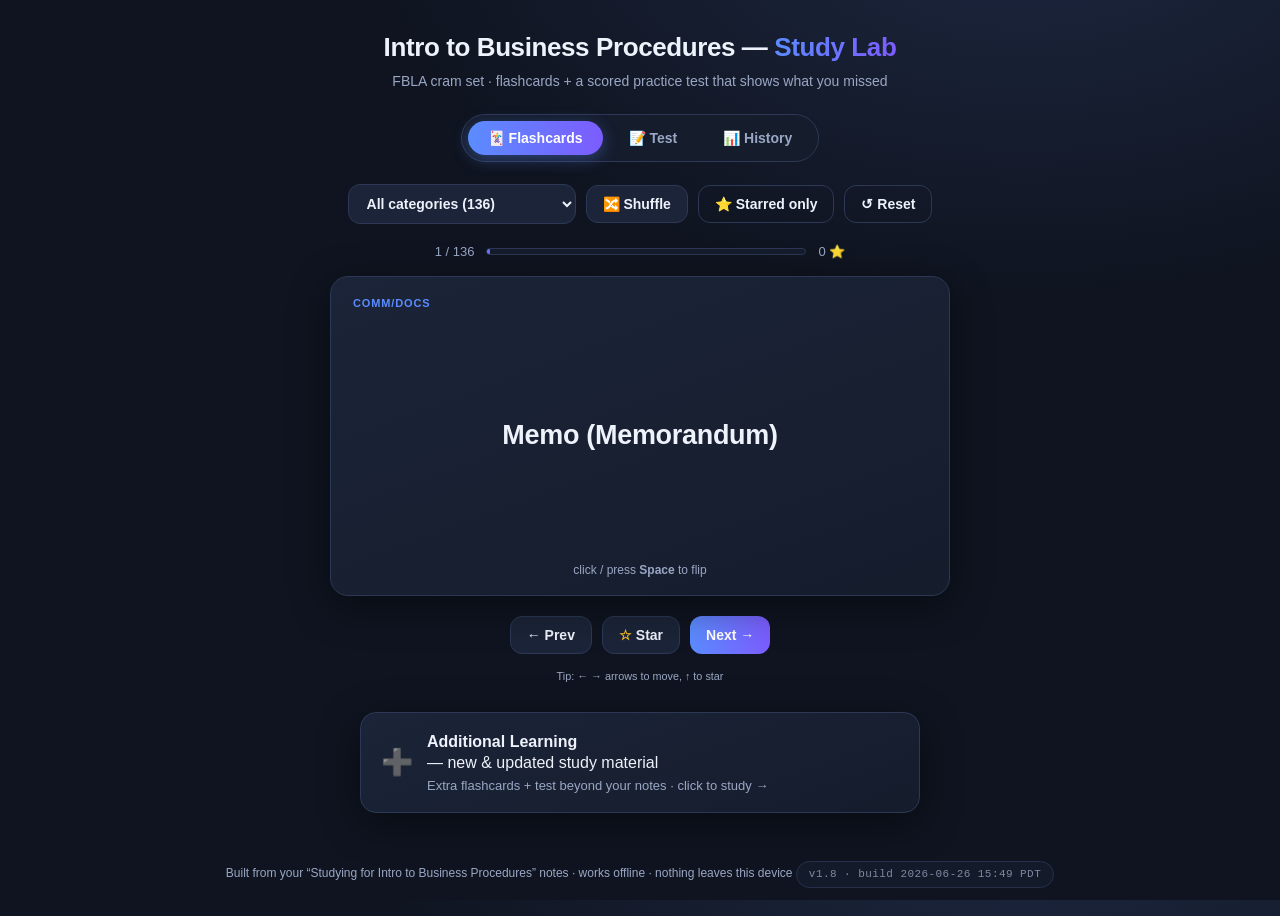
==== commit 2df47667: "v1.8: fix Starred-only dead-end - Toggling 'Starred only' with nothing starred (in the current view)" ====
--- a/index.html
+++ b/index.html
@@ -110,7 +110,7 @@
 
   <footer>
     Built from your “Studying for Intro to Business Procedures” notes · works offline · nothing leaves this device
-    <div class="version">v1.7 · build 2026-06-26 15:36 PDT · synced w/ updated doc</div>
+    <div class="version">v1.8 · build 2026-06-26 15:49 PDT</div>
   </footer>
 </div>
 
--- a/styles.css
+++ b/styles.css
@@ -162,3 +162,10 @@
   .sheet-links{max-width:660px;margin:12px auto 0;text-align:center;font-size:13px;color:var(--muted)}
   .sheet-links a{color:var(--accent);font-weight:700;text-decoration:none}
   .sheet-links a:hover{text-decoration:underline}
+
+  /* transient hint toast (e.g., starred-only with nothing starred) */
+  #toast{position:fixed;left:50%;bottom:30px;transform:translateX(-50%) translateY(12px);
+    background:var(--card2);color:var(--ink);border:1px solid var(--line);box-shadow:var(--shadow);
+    padding:12px 18px;border-radius:12px;font-size:14px;font-weight:600;max-width:90%;text-align:center;
+    opacity:0;pointer-events:none;transition:opacity .25s,transform .25s;z-index:60}
+  #toast.show{opacity:1;transform:translateX(-50%) translateY(0)}
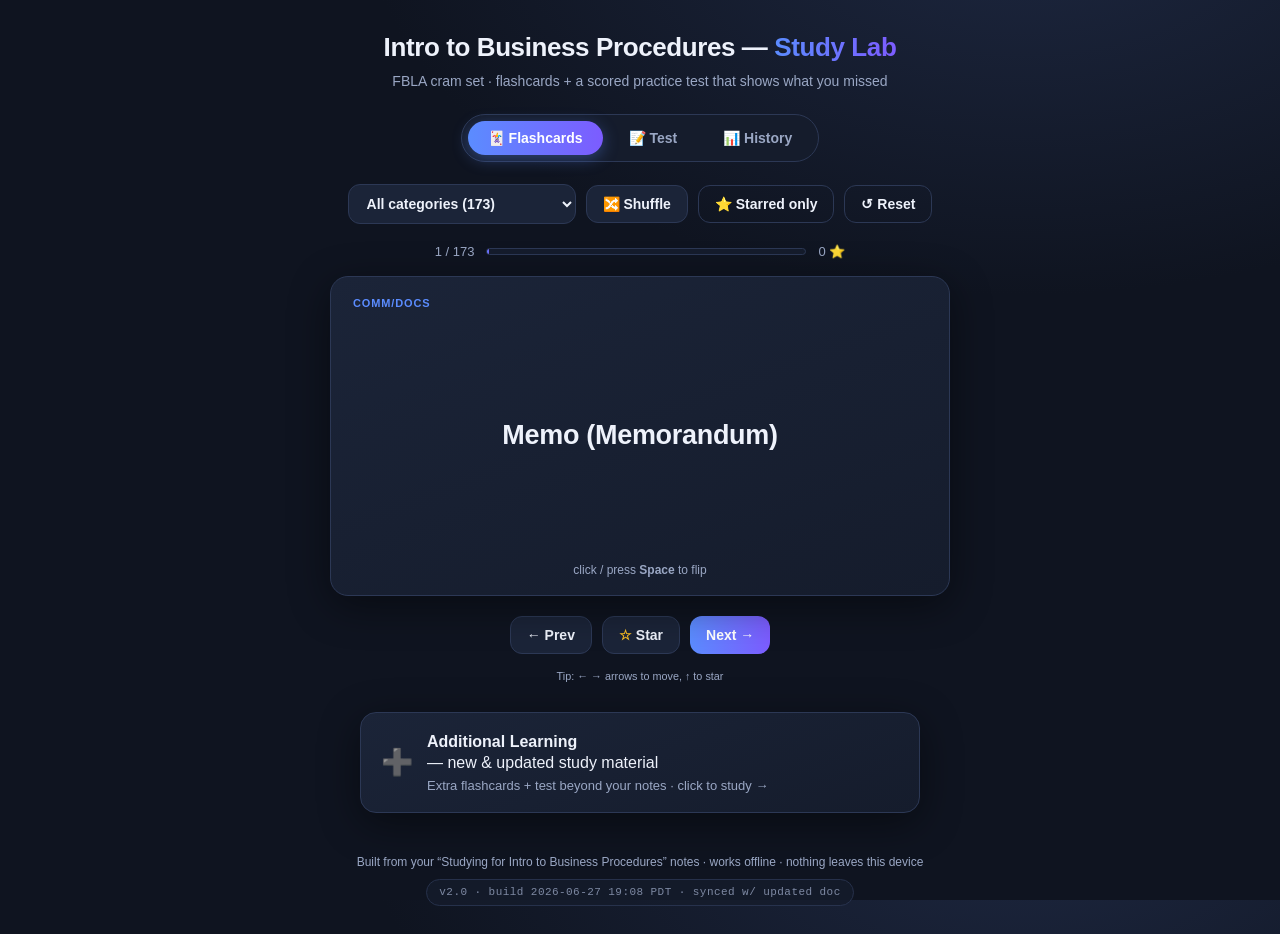
==== commit e6fdb4f9: "v2.0: sync notes with updated doc + deepen Additional Learning Pulled the latest doc (HR, Career Dev" ====
--- a/index.html
+++ b/index.html
@@ -110,7 +110,7 @@
 
   <footer>
     Built from your “Studying for Intro to Business Procedures” notes · works offline · nothing leaves this device
-    <div class="version">v1.8 · build 2026-06-26 15:49 PDT</div>
+    <div class="version">v2.0 · build 2026-06-27 19:08 PDT · synced w/ updated doc</div>
   </footer>
 </div>
 
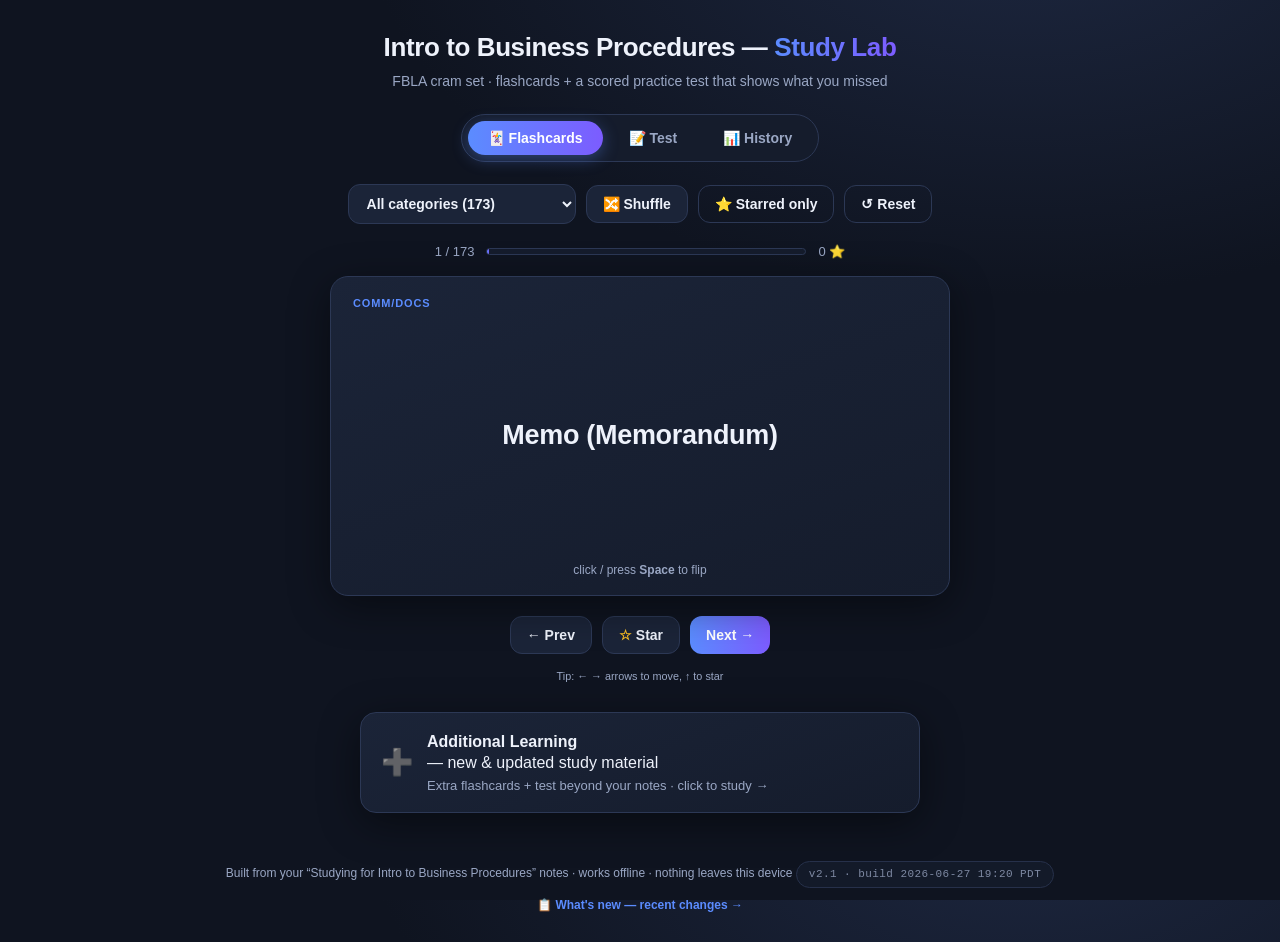
==== commit 8a3c0d01: "v2.1: add What's New changelog page (v1.7-v2.1) + footer link - New changelog.html: styled, newest-f" ====
--- a/index.html
+++ b/index.html
@@ -110,7 +110,8 @@
 
   <footer>
     Built from your “Studying for Intro to Business Procedures” notes · works offline · nothing leaves this device
-    <div class="version">v2.0 · build 2026-06-27 19:08 PDT · synced w/ updated doc</div>
+    <div class="version">v2.1 · build 2026-06-27 19:20 PDT</div>
+    <a class="changelog-link" href="changelog.html">📋 What's new — recent changes →</a>
   </footer>
 </div>
 
--- a/styles.css
+++ b/styles.css
@@ -169,3 +169,23 @@
     padding:12px 18px;border-radius:12px;font-size:14px;font-weight:600;max-width:90%;text-align:center;
     opacity:0;pointer-events:none;transition:opacity .25s,transform .25s;z-index:60}
   #toast.show{opacity:1;transform:translateX(-50%) translateY(0)}
+
+  /* changelog page + "what's new" footer link */
+  .changelog-link{display:inline-block;margin-top:8px;color:var(--accent);text-decoration:none;
+    font-size:12px;font-weight:700}
+  .changelog-link:hover{text-decoration:underline}
+  .cl-entry{background:var(--card);border:1px solid var(--line);border-radius:14px;
+    padding:18px 20px;margin-bottom:14px;box-shadow:0 4px 18px rgba(0,0,0,.25)}
+  .cl-head{display:flex;align-items:baseline;gap:12px;flex-wrap:wrap;margin-bottom:10px}
+  .cl-ver{font-size:20px;font-weight:800}
+  .cl-ver .em{background:linear-gradient(90deg,var(--accent),var(--accent2));-webkit-background-clip:text;background-clip:text;-webkit-text-fill-color:transparent}
+  .cl-date{color:var(--muted);font-size:13px;font-variant-numeric:tabular-nums}
+  .cl-current{font-size:10px;font-weight:800;letter-spacing:.08em;text-transform:uppercase;
+    color:#fff;background:linear-gradient(90deg,var(--accent),var(--accent2));padding:2px 8px;border-radius:999px}
+  .cl-list{list-style:none;margin:0;padding:0}
+  .cl-list li{display:flex;gap:10px;align-items:flex-start;font-size:14px;margin:7px 0;line-height:1.45}
+  .cl-tag{flex:none;font-size:10px;font-weight:800;letter-spacing:.04em;text-transform:uppercase;
+    padding:2px 8px;border-radius:6px;margin-top:2px;min-width:54px;text-align:center}
+  .cl-tag.added{background:rgba(52,211,153,.16);color:#34d399;border:1px solid #2c6b53}
+  .cl-tag.fixed{background:rgba(251,113,133,.14);color:#fb7185;border:1px solid #7a3a44}
+  .cl-tag.changed{background:rgba(91,140,255,.14);color:#8fb0ff;border:1px solid #3a4a78}
